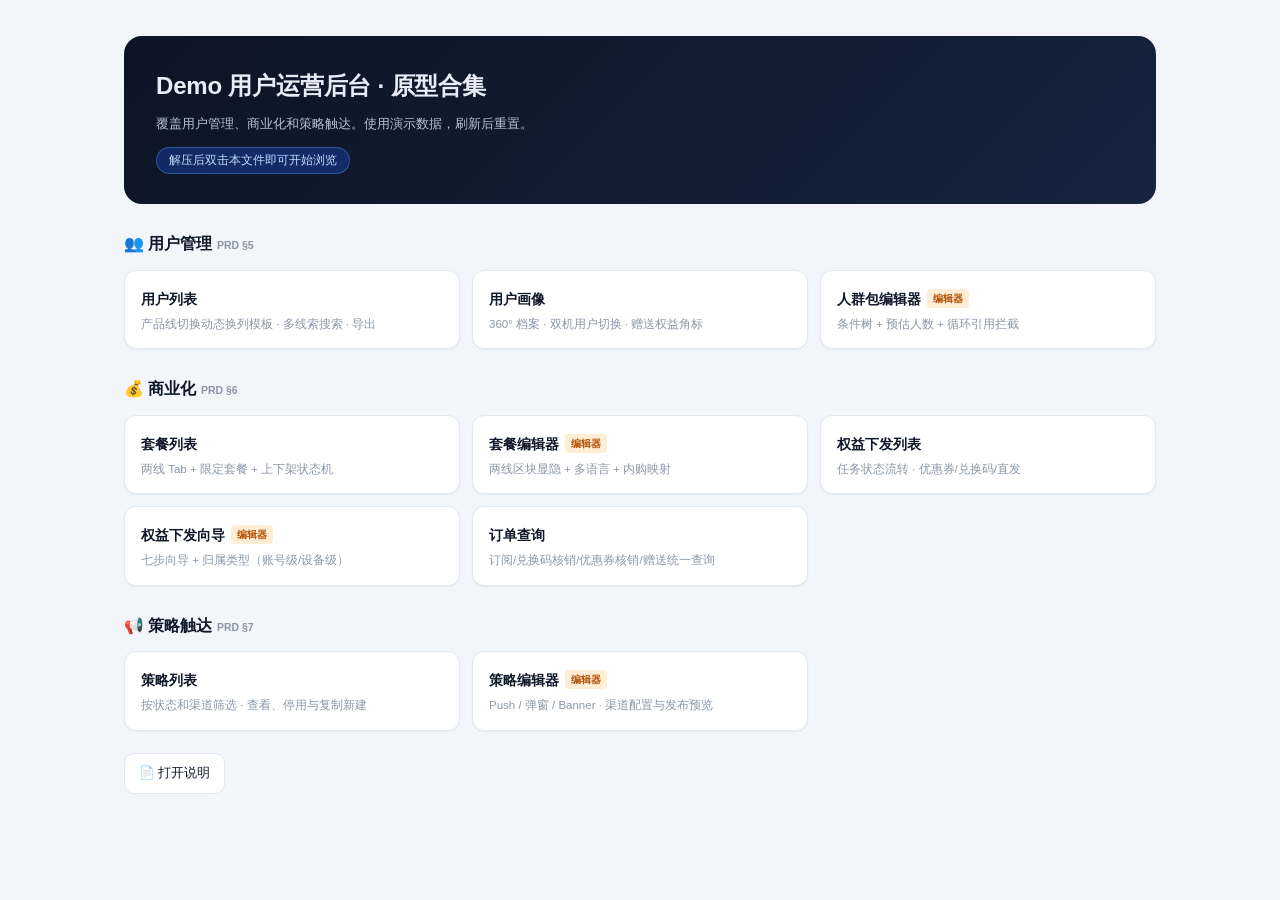
==== index.html @ ddde51da "更新用户运营后台的策略触达原型" ====
<!DOCTYPE html>
<html lang="zh-CN">
<head>
<meta charset="UTF-8">
<meta name="viewport" content="width=device-width, initial-scale=1.0">
<title>Demo 用户运营后台 · 原型合集</title>
<style>
  :root { --bg:#f2f5f9; --card:#fff; --line:#e3e8ef; --ink:#0f172a; --ink2:#475569; --ink3:#8a97a8; --hunt:#b45309; --hunt-soft:#ffedd5; }
  * { box-sizing:border-box; }
  body { margin:0; font-family:-apple-system,BlinkMacSystemFont,"PingFang SC","Microsoft YaHei","Noto Sans SC",sans-serif; background:var(--bg); color:var(--ink); line-height:1.7; }
  .wrap { max-width:1080px; margin:0 auto; padding:36px 24px 64px; }
  .hero { background:linear-gradient(135deg,#0c1424,#16233f); color:#e8edf5; border-radius:18px; padding:30px 32px; margin-bottom:22px; }
  .hero h1 { margin:0 0 6px; font-size:24px; letter-spacing:-.2px; }
  .hero p { margin:0; color:#b6c2d4; font-size:13px; max-width:760px; }
  .hero .pill { display:inline-flex; margin-top:12px; background:rgba(29,78,216,.35); border:1px solid rgba(96,165,250,.35); color:#bfdbfe; border-radius:999px; padding:3px 12px; font-size:11.5px; }
  h2 { font-size:16px; margin:26px 0 12px; }
  h2 .tag { font-size:10.5px; color:var(--ink3); font-weight:600; }
  .grid { display:grid; grid-template-columns:repeat(auto-fill,minmax(300px,1fr)); gap:12px; }
  .card { background:var(--card); border:1px solid var(--line); border-radius:12px; padding:14px 16px; text-decoration:none; color:var(--ink); display:block; transition:all .15s; box-shadow:0 1px 2px rgba(15,23,42,.05); }
  .card:hover { border-color:#9db8e8; box-shadow:0 10px 24px -14px rgba(29,78,216,.35); transform:translateY(-1px); }
  .card b { font-size:13.5px; }
  .card .star { display:inline-block; font-size:10px; background:var(--hunt-soft); color:var(--hunt); border-radius:4px; padding:1px 6px; margin-left:6px; font-weight:700; vertical-align:2px; }
  .card .note { font-size:11.5px; color:var(--ink3); margin-top:3px; }
  .extra { margin-top:22px; display:flex; gap:10px; flex-wrap:wrap; }
  .extra a { display:inline-flex; align-items:center; gap:6px; background:var(--card); border:1px solid var(--line); border-radius:10px; padding:9px 14px; text-decoration:none; color:var(--ink); font-size:12.5px; }
  .extra a:hover { border-color:#9db8e8; }
</style>
</head>
<body>
<div class="wrap">
  <div class="hero">
    <h1>Demo 用户运营后台 · 原型合集</h1>
    <p>覆盖用户管理、商业化和策略触达。使用演示数据，刷新后重置。</p>
    <span class="pill">解压后双击本文件即可开始浏览</span>
  </div>

  <h2>👥 用户管理 <span class="tag">PRD §5</span></h2>
  <div class="grid">
    <a class="card" href="users-list.html"><b>用户列表</b><div class="note">产品线切换动态换列模板 · 多线索搜索 · 导出</div></a>
    <a class="card" href="user-detail.html"><b>用户画像</b><div class="note">360° 档案 · 双机用户切换 · 赠送权益角标</div></a>
    <a class="card" href="audience-builder.html"><b>人群包编辑器</b><span class="star">编辑器</span><div class="note">条件树 + 预估人数 + 循环引用拦截</div></a>
  </div>

  <h2>💰 商业化 <span class="tag">PRD §6</span></h2>
  <div class="grid">
    <a class="card" href="plans-list.html"><b>套餐列表</b><div class="note">两线 Tab + 限定套餐 + 上下架状态机</div></a>
    <a class="card" href="plan-editor.html"><b>套餐编辑器</b><span class="star">编辑器</span><div class="note">两线区块显隐 + 多语言 + 内购映射</div></a>
    <a class="card" href="benefit-list.html"><b>权益下发列表</b><div class="note">任务状态流转 · 优惠券/兑换码/直发</div></a>
    <a class="card" href="benefit-editor.html"><b>权益下发向导</b><span class="star">编辑器</span><div class="note">七步向导 + 归属类型（账号级/设备级）</div></a>
    <a class="card" href="order-list.html"><b>订单查询</b><div class="note">订阅/兑换码核销/优惠券核销/赠送统一查询</div></a>
  </div>

  <h2>📢 策略触达 <span class="tag">PRD §7</span></h2>
  <div class="grid">
    <a class="card" href="strategy-list.html"><b>策略列表</b><div class="note">按状态和渠道筛选 · 查看、停用与复制新建</div></a>
    <a class="card" href="prototype-strategy.html#editor"><b>策略编辑器</b><span class="star">编辑器</span><div class="note">Push / 弹窗 / Banner · 渠道配置与发布预览</div></a>
  </div>

  <div class="extra"><a href="打开说明.txt">📄 打开说明</a></div>
</div>
</body>
</html>
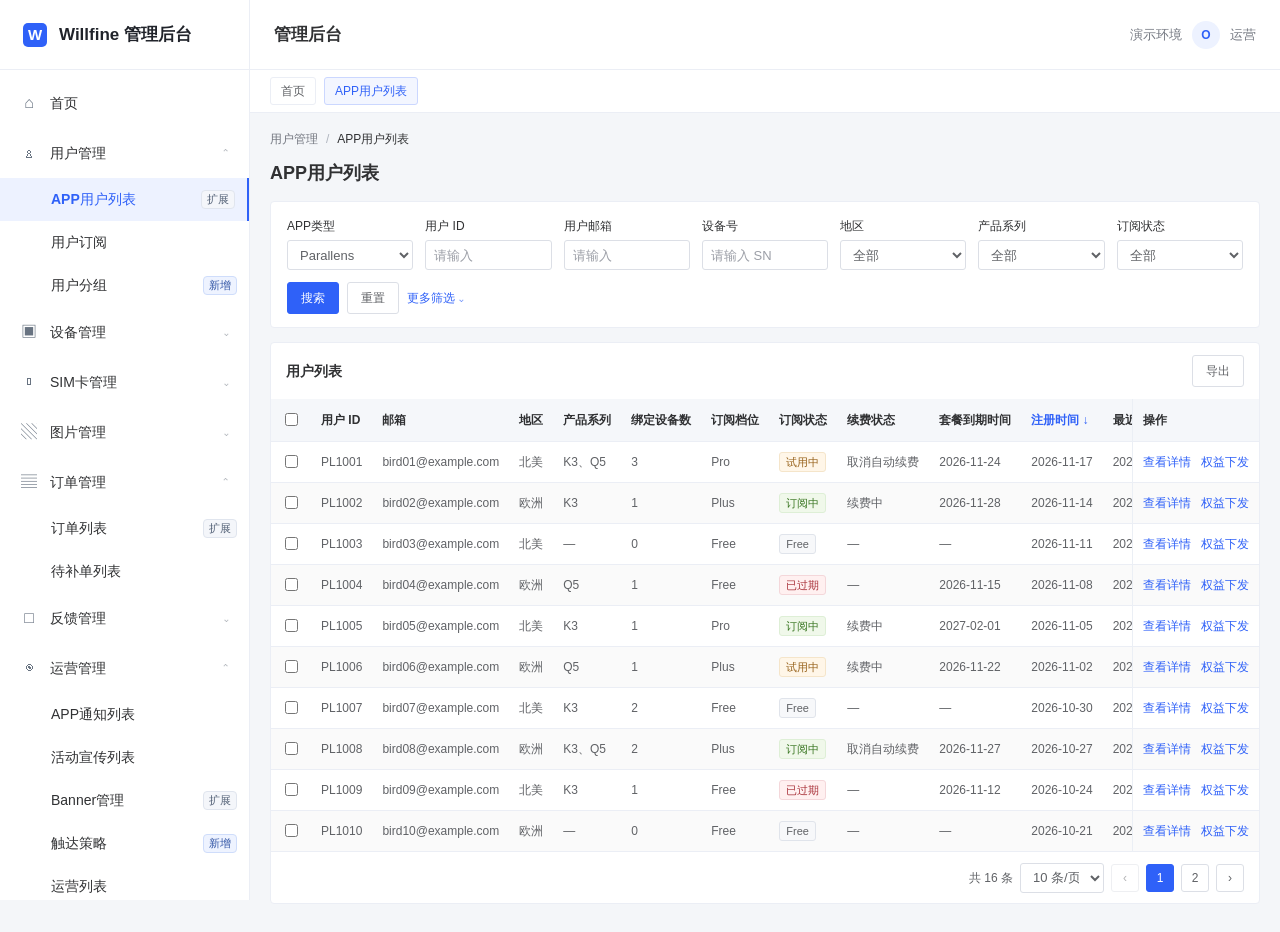
==== commit 70639666: "更新 Parallens 用户运营后台评审 Demo" ====
--- a/index.html
+++ b/index.html
@@ -1,62 +1,3100 @@
-<!DOCTYPE html>
+<!doctype html>
 <html lang="zh-CN">
 <head>
-<meta charset="UTF-8">
-<meta name="viewport" content="width=device-width, initial-scale=1.0">
-<title>Demo 用户运营后台 · 原型合集</title>
+<meta charset="utf-8">
+<meta name="viewport" content="width=device-width,initial-scale=1">
+<title>Parallens 用户管理 Demo</title>
 <style>
-  :root { --bg:#f2f5f9; --card:#fff; --line:#e3e8ef; --ink:#0f172a; --ink2:#475569; --ink3:#8a97a8; --hunt:#b45309; --hunt-soft:#ffedd5; }
-  * { box-sizing:border-box; }
-  body { margin:0; font-family:-apple-system,BlinkMacSystemFont,"PingFang SC","Microsoft YaHei","Noto Sans SC",sans-serif; background:var(--bg); color:var(--ink); line-height:1.7; }
-  .wrap { max-width:1080px; margin:0 auto; padding:36px 24px 64px; }
-  .hero { background:linear-gradient(135deg,#0c1424,#16233f); color:#e8edf5; border-radius:18px; padding:30px 32px; margin-bottom:22px; }
-  .hero h1 { margin:0 0 6px; font-size:24px; letter-spacing:-.2px; }
-  .hero p { margin:0; color:#b6c2d4; font-size:13px; max-width:760px; }
-  .hero .pill { display:inline-flex; margin-top:12px; background:rgba(29,78,216,.35); border:1px solid rgba(96,165,250,.35); color:#bfdbfe; border-radius:999px; padding:3px 12px; font-size:11.5px; }
-  h2 { font-size:16px; margin:26px 0 12px; }
-  h2 .tag { font-size:10.5px; color:var(--ink3); font-weight:600; }
-  .grid { display:grid; grid-template-columns:repeat(auto-fill,minmax(300px,1fr)); gap:12px; }
-  .card { background:var(--card); border:1px solid var(--line); border-radius:12px; padding:14px 16px; text-decoration:none; color:var(--ink); display:block; transition:all .15s; box-shadow:0 1px 2px rgba(15,23,42,.05); }
-  .card:hover { border-color:#9db8e8; box-shadow:0 10px 24px -14px rgba(29,78,216,.35); transform:translateY(-1px); }
-  .card b { font-size:13.5px; }
-  .card .star { display:inline-block; font-size:10px; background:var(--hunt-soft); color:var(--hunt); border-radius:4px; padding:1px 6px; margin-left:6px; font-weight:700; vertical-align:2px; }
-  .card .note { font-size:11.5px; color:var(--ink3); margin-top:3px; }
-  .extra { margin-top:22px; display:flex; gap:10px; flex-wrap:wrap; }
-  .extra a { display:inline-flex; align-items:center; gap:6px; background:var(--card); border:1px solid var(--line); border-radius:10px; padding:9px 14px; text-decoration:none; color:var(--ink); font-size:12.5px; }
-  .extra a:hover { border-color:#9db8e8; }
+:root{--blue:#2f61f8;--ink:#303133;--text:#606266;--muted:#737780;--line:#ebeef5;--field:#dcdfe6;--bg:#f4f6f9;--thead:#f5f7fa;--side:250px}
+*{box-sizing:border-box}
+body{margin:0;background:var(--bg);color:var(--ink);font:14px/1.5 "PingFang SC","Microsoft YaHei","Helvetica Neue",Arial,sans-serif}
+button,input,select,textarea{font:inherit}
+button{cursor:pointer}
+a{color:var(--blue);text-decoration:none}
+a:hover{text-decoration:underline}
+:focus-visible{outline:2px solid var(--blue);outline-offset:2px}
+.sidebar{position:fixed;inset:0 auto 0 0;width:var(--side);background:#fff;border-right:1px solid var(--line);overflow:auto;z-index:6}
+.brand{display:flex;align-items:center;gap:12px;height:70px;padding:0 23px;color:#20232a;font-size:17px;font-weight:650;border-bottom:1px solid var(--line)}
+.brand-mark{width:24px;height:24px;background:var(--blue);color:white;display:grid;place-items:center;border-radius:5px;font:bold 15px Arial}
+.menu{padding:8px 0 30px}
+.menu-title,.menu-item{width:100%;text-align:left;border:0;background:#fff;color:var(--ink);height:50px;padding:0 20px;display:flex;align-items:center;gap:12px}
+.menu-title:hover,.menu-item[href]:hover{background:#f5f7fa;text-decoration:none}
+.menu-title[aria-expanded=true] .chevron{transform:rotate(180deg)}
+.menu-icon{width:18px;color:#687381;text-align:center;font:16px Arial,sans-serif}
+.chevron{margin-left:auto;color:#8b919a;font-size:12px}
+.menu-item{height:43px;padding-left:51px;text-decoration:none}
+.menu-item.active{background:#edf2ff;color:var(--blue);font-weight:550;border-right:2px solid var(--blue)}
+.menu-item.static,.menu-title.static{cursor:default}
+[hidden]{display:none!important}
+.shell{margin-left:var(--side);min-width:0}
+.top{height:70px;padding:0 24px;display:flex;align-items:center;justify-content:space-between;gap:12px;background:#fff;border-bottom:1px solid var(--line)}
+.top h1{font-size:17px;font-weight:600;margin:0}
+.top-right{display:flex;align-items:center;gap:10px;color:var(--muted);white-space:nowrap;font-size:13px}
+.avatar{width:28px;height:28px;border-radius:50%;display:grid;place-items:center;background:#edf2ff;color:var(--blue);font-size:12px;font-weight:600}
+.tabbar{display:flex;align-items:center;gap:8px;height:43px;padding:0 20px;border-bottom:1px solid var(--line);background:#fff;overflow:auto;white-space:nowrap}
+.tabbar span,.tabbar a{font-size:12px;padding:4px 10px;border:1px solid var(--line);border-radius:3px;color:var(--text)}
+.tabbar .active{border-color:#cbd7ff;color:var(--blue);background:#f3f6ff}
+main{padding:17px 20px 28px;max-width:1920px;margin:0 auto}
+.crumbs{font-size:12px;color:var(--muted);margin:0 0 12px}
+.crumbs b{color:var(--ink);font-weight:500}
+.crumbs .slash{margin:0 8px;color:#afb4be}
+.panel{background:#fff;border:1px solid var(--line);border-radius:4px;min-width:0}
+.padded{padding:17px 18px}
+.split{display:flex;justify-content:space-between;align-items:center;gap:12px;flex-wrap:wrap}
+.page-head{margin-bottom:14px}
+.page-head h2{font-size:18px;margin:0;font-weight:650}
+h3{font-size:15px;margin:0 0 13px;font-weight:620}
+h4{font-size:14px;margin:0 0 10px;font-weight:600}
+.muted{color:var(--muted)}
+.small{font-size:12px}
+.button-row{display:flex;align-items:center;gap:8px;flex-wrap:wrap}
+.button{display:inline-flex;align-items:center;justify-content:center;min-height:32px;padding:5px 13px;border:1px solid var(--field);border-radius:3px;background:white;color:var(--text);font-size:12px;white-space:nowrap;text-decoration:none;line-height:1.5}
+.button:hover{color:var(--blue);border-color:#bacbff;background:#f5f8ff;text-decoration:none}
+.button.primary{background:var(--blue);border-color:var(--blue);color:#fff}
+.button.primary:hover{background:#4875ff}
+.button.danger{color:#c83d47}
+.button:disabled{opacity:.48;cursor:default}
+.link-button{border:0;background:transparent;color:var(--blue);padding:3px 0;font-size:12px;white-space:nowrap}
+.link-button:hover{text-decoration:underline}
+.link-button.danger{color:#c83d47}
+.filter-top{display:grid;grid-template-columns:repeat(7,minmax(0,1fr));gap:10px 12px}
+.filters{padding:15px 16px 13px;margin-bottom:14px}
+.filter-actions{margin-top:12px}
+.filter-more{display:grid;grid-template-columns:repeat(6,minmax(0,1fr));gap:10px 12px;margin-top:13px;padding-top:13px;border-top:1px solid var(--line)}
+.field{display:grid;gap:5px;min-width:0;color:var(--ink);font-size:12px}
+.field .label{font-weight:500}
+.control{width:100%;height:30px;border:1px solid var(--field);border-radius:3px;background:white;padding:0 8px;color:var(--text);font-size:13px;min-width:0}
+.control:focus{border-color:var(--blue)}
+.control::placeholder{color:#9c9fa7}
+textarea.control{height:auto;min-height:68px;padding:7px 8px;resize:vertical}
+.control[readonly]{background:#f7f8fa}
+.range{grid-column:span 2}
+.range-inputs{display:grid;grid-template-columns:minmax(0,1fr) auto minmax(0,1fr);align-items:center;gap:5px;color:#a0a4ad}
+.table-header{padding:12px 15px}
+.table-header strong{font-weight:600}
+.table-scroll{overflow:auto;max-width:100%}
+.grid-table{border-collapse:separate;border-spacing:0;width:100%;font-size:12px;color:var(--text);white-space:nowrap}
+.grid-table th,.grid-table td{padding:9px 10px;height:41px;text-align:left;border-bottom:1px solid var(--line)}
+.grid-table th{font-weight:600;background:var(--thead);color:var(--ink);height:39px}
+.grid-table td{background:#fff}
+.grid-table tbody tr:nth-child(even) td{background:#fafafa}
+.grid-table tbody tr:hover td{background:#f4f7ff}
+.grid-table td.wrap{white-space:normal;min-width:125px;max-width:220px}
+.grid-table .actions{position:sticky;right:0;z-index:1;border-left:1px solid #ebeff5}
+.grid-table .actions a,.grid-table .actions button{margin-right:10px}
+.grid-table .actions :last-child{margin-right:0}
+.number{font-variant-numeric:tabular-nums}
+.tag{display:inline-block;border:1px solid #e0e4eb;border-radius:3px;padding:1px 6px;color:#606266;background:#f7f8fa;font-size:11px;font-style:normal}
+.tag+.tag{margin-left:4px}
+.tag.blue{background:#edf3ff;color:#2855bf;border-color:#dbe7ff}
+.tag.green{background:#f0f8ea;color:#397622;border-color:#deefd6}
+.tag.orange{background:#fff6e8;color:#97621b;border-color:#f5e5ca}
+.tag.red{background:#fff0f0;color:#aa343c;border-color:#f4d7da}
+.pager{min-height:51px;padding:10px 15px;display:flex;gap:7px;align-items:center;justify-content:flex-end;flex-wrap:wrap;font-size:12px;color:var(--text)}
+.pager .page-size{width:84px}
+.pager .button{min-width:28px;min-height:28px;padding:2px 7px}
+.pager .selected{background:var(--blue);border-color:var(--blue);color:white}
+.empty{padding:42px 14px;text-align:center;color:var(--muted);font-size:13px}
+.section-tabs{display:flex;gap:24px;border-bottom:1px solid var(--line);padding:0 17px}
+.section-tabs button{border:0;background:none;color:var(--text);padding:11px 1px;border-bottom:2px solid transparent;white-space:nowrap}
+.section-tabs button[aria-selected=true]{color:var(--blue);border-color:var(--blue)}
+.info-grid{display:grid;grid-template-columns:repeat(4,minmax(0,1fr));gap:12px 18px;margin:0}
+.info-grid div{min-width:0}
+.info-grid dt{color:var(--muted);margin-bottom:3px;font-size:12px}
+.info-grid dd{margin:0;overflow-wrap:anywhere}
+.stack{display:grid;gap:14px}
+.balance-grid{display:grid;grid-template-columns:1fr 1fr;gap:12px}
+.balance{padding:11px 14px;border:1px solid var(--line);background:#fafbfc;display:flex;justify-content:space-between;align-items:center;gap:12px}
+.balance b{font-size:20px;color:#293343;font-weight:600}
+.balance small{margin-left:4px;font-size:12px;color:var(--muted)}
+.wizard{max-width:1100px}
+.form-grid{display:grid;grid-template-columns:repeat(3,minmax(0,1fr));gap:13px}
+.form-space{margin-top:15px}
+.checks{display:flex;flex-wrap:wrap;gap:8px 16px}
+.checks label,.check{display:inline-flex;align-items:center;gap:5px;font-size:12px;color:var(--text)}
+.callout{padding:8px 11px;background:#f2f5ff;border:1px solid #e0e7fd;border-radius:3px;color:#394b77;font-size:12px}
+.callout.warn{background:#fff8eb;border-color:#f3e3c0;color:#85540a}
+.error{color:#b43f49;font-size:12px;margin:7px 0 0}
+.actions-footer{margin-top:15px;padding-top:13px;border-top:1px solid var(--line)}
+dialog{border:1px solid var(--line);border-radius:5px;padding:0;width:min(520px,calc(100vw - 28px));color:var(--ink);box-shadow:0 10px 32px #202c4930}
+dialog::backdrop{background:#151e3261}
+.dialog-head{padding:14px 17px;border-bottom:1px solid var(--line)}
+.dialog-head h3{margin:0}
+.dialog-body{padding:16px 17px}
+.dialog-footer{padding:11px 17px;border-top:1px solid var(--line);display:flex;justify-content:flex-end;gap:8px}
+dialog.drawer{margin:0 0 0 auto;inset:0 0 0 auto;max-height:100%;height:100%;width:min(540px,100vw);border-radius:0}
+#toast{position:fixed;top:15px;left:50%;transform:translateX(-50%);z-index:10;background:#eff8ef;border:1px solid #d7ebd5;padding:9px 14px;border-radius:4px;color:#37652d;max-width:95vw}
+@media(max-width:1180px){:root{--side:220px}.filter-top{grid-template-columns:repeat(4,minmax(0,1fr))}.filter-more{grid-template-columns:repeat(4,minmax(0,1fr))}}
+@media(max-width:780px){:root{--side:145px}.brand{padding:0 9px;font-size:14px;gap:6px}.menu-title,.menu-item{padding-left:9px;font-size:12px;gap:5px}.menu-item{padding-left:25px}.top{padding:0 11px;height:58px}.top h1{font-size:14px}.top-right .label{display:none}main{padding:11px}.filter-top,.filter-more,.info-grid,.form-grid{grid-template-columns:repeat(2,minmax(0,1fr))}.balance-grid{grid-template-columns:1fr}.rule-row{grid-template-columns:1fr 1fr}.section-tabs{gap:10px;overflow:auto}.button-row{gap:6px}}
+.group-table .grid-table{min-width:1540px}
+.group-table .table-scroll{scrollbar-width:none}
+.group-table .table-scroll::-webkit-scrollbar{display:none}
+.group-table td.group-name{font-weight:600;min-width:168px}
+.group-table td.group-count{font-variant-numeric:tabular-nums;font-weight:600;color:#303133}
+.group-scrollbar{position:sticky;bottom:0;z-index:3;display:flex;align-items:center;gap:12px;padding:6px 15px;background:#fcfcfd;border-top:1px solid var(--line);color:var(--muted);font-size:12px}
+.group-scrollbar input{flex:1;min-width:0;appearance:none;margin:6px 0;cursor:ew-resize;background:#edf0f4;height:8px;border-radius:8px}
+.group-scrollbar input::-webkit-slider-thumb{appearance:none;width:var(--thumb,64px);height:8px;border-radius:8px;background:#8797af}
+.group-scrollbar input::-moz-range-thumb{width:var(--thumb,64px);height:8px;border:0;border-radius:8px;background:#8797af}
+.group-scrollbar input:disabled{cursor:default;opacity:.5}
+.group-scrollbar span{white-space:nowrap}
+.group-wizard{max-width:1320px}
+.wizard-steps{display:grid;grid-template-columns:repeat(3,1fr);padding:16px 23px;margin:0 0 14px;list-style:none}
+.wizard-step{display:flex;align-items:center;gap:10px;color:var(--muted);min-width:0}
+.wizard-step:not(:last-child)::after{content:"";margin:0 15px;flex:1;height:1px;background:#e4e8ef;min-width:2px}
+.step-number{border:1px solid #dcdfe6;border-radius:50%;width:27px;height:27px;display:grid;place-items:center;background:#fff;font:600 13px Arial;flex:none}
+.wizard-step.current{color:var(--blue);font-weight:600}
+.wizard-step.current .step-number{border-color:var(--blue);background:var(--blue);color:#fff}
+.wizard-step.done{color:#4b69a6}
+.wizard-step.done .step-number{border-color:#dbe5fc;background:#eef3ff;color:#4166c9}
+.wizard-scope{display:grid;grid-template-columns:minmax(205px,.47fr) 1fr;gap:14px;align-items:end}
+.choices{display:flex;gap:7px;flex-wrap:wrap}
+.wizard-caption{display:block;font-size:12px;color:var(--ink);font-weight:550;margin-bottom:8px}
+.pill{font-size:12px;color:#505963;border:1px solid #dce2eb;padding:5px 10px;border-radius:4px;background:#fff;text-align:left;line-height:1.35}
+.pill:hover{border-color:#aebfff;color:var(--blue)}
+.pill[aria-pressed=true]{border-color:#b8caff;color:#2856ca;background:#edf3ff;font-weight:550}
+.split-catalog{display:grid;grid-template-columns:minmax(0,1fr) 235px;gap:14px;align-items:start}
+.catalog-header{padding:15px 16px 10px;display:flex;gap:10px;justify-content:space-between;align-items:center;flex-wrap:wrap}
+.catalog-header h3{margin:0}
+.catalog-tabs{display:flex;gap:18px;padding:0 16px;border-bottom:1px solid var(--line);overflow:auto}
+.catalog-tabs button{white-space:nowrap;border:0;background:transparent;color:var(--text);padding:9px 0;border-bottom:2px solid transparent;font-size:12px}
+.catalog-tabs button[aria-pressed=true]{color:var(--blue);border-color:var(--blue);font-weight:600}
+.criteria-table{border-collapse:collapse;width:100%;font-size:12px}
+.criteria-table th,.criteria-table td{text-align:left;padding:10px 12px;border-bottom:1px solid var(--line);vertical-align:top}
+.criteria-table th{background:var(--thead);color:var(--ink);white-space:nowrap;font-weight:600}
+.criteria-table tbody:last-of-type tr:last-child td,.criteria-table tbody:last-of-type .criteria-dimension{border-bottom:0}
+.criteria-table .criteria-dimension{width:72px;color:var(--muted);background:#f8f9fc}
+.criteria-table .criteria-field{width:135px;color:var(--ink);font-weight:550}
+.criteria-table .chips{display:flex;gap:6px;flex-wrap:wrap}
+.criteria-table .pill{padding:4px 8px}
+.selected-summary{position:sticky;top:14px}
+.summary-title{display:flex;align-items:center;justify-content:space-between;gap:6px}
+.summary-title h3{margin:0;font-size:14px}
+.summary-meta{margin:10px 0 12px;padding-bottom:10px;border-bottom:1px solid var(--line)}
+.summary-rule{padding:8px 0;border-bottom:1px solid var(--line)}
+.summary-rule:last-child{border-bottom:0;padding-bottom:0}
+.summary-label{display:flex;justify-content:space-between;align-items:center;gap:6px;color:var(--ink);font-weight:550;font-size:12px}
+.summary-values{margin-top:4px;color:var(--text);font-size:12px;overflow-wrap:anywhere}
+.wizard-footer{position:sticky;bottom:0;z-index:4;display:flex;justify-content:space-between;align-items:center;gap:12px;padding:12px 16px;margin-top:14px;box-shadow:0 -4px 14px #28334d08}
+.wizard-footer .error{margin:0}
+.wizard-footer .button-row{margin-left:auto}
+.wizard-preview .table-header{padding:15px 17px}
+.preview-tools{display:flex;flex-wrap:wrap;align-items:flex-end;gap:8px}
+.preview-tools .field{min-width:200px}
+.group-description{display:grid;gap:7px;font-size:12px}
+.group-name-input{max-width:475px}
+.fixed-import{max-width:800px}
+.fixed-import .import-box{padding:12px;background:#f8faff;border:1px dashed #c6d4f1;border-radius:4px}
+@media(max-width:1120px){.split-catalog{grid-template-columns:minmax(0,1fr) 187px}.criteria-table th,.criteria-table td{padding:8px 9px}.criteria-table .criteria-field{width:109px}}
+@media(max-width:780px){.split-catalog,.wizard-scope{grid-template-columns:1fr}.selected-summary{position:static}.wizard-steps{padding:11px 9px}.wizard-step{font-size:11px;gap:4px}.wizard-step:not(:last-child)::after{margin:0 5px}.step-number{width:21px;height:21px}.catalog-tabs{gap:11px}.wizard-footer{align-items:flex-start}}
+.commercial-shell{max-width:1250px}
+.commercial-layout{display:grid;grid-template-columns:minmax(0,1fr) 273px;gap:15px;align-items:start}
+.commercial-side{position:sticky;top:14px}
+.commercial-section{padding:18px}
+.commercial-section h3{margin-bottom:14px}
+.commercial-section .control,.commercial-section .button-row .pill{min-height:34px}
+.form-grid.two{grid-template-columns:repeat(2,minmax(0,1fr))}
+.form-grid.single{grid-template-columns:minmax(0,1fr)}
+.form-grid .wide{grid-column:span 2}
+.summary-list{margin:0;display:grid;gap:0}
+.summary-list div{display:flex;justify-content:space-between;align-items:flex-start;gap:12px;padding:9px 0;border-top:1px solid var(--line);font-size:12px}
+.summary-list div:first-child{border-top:0;padding-top:0}
+.summary-list div:last-child{padding-bottom:0}
+.summary-list dt{color:var(--muted);white-space:nowrap}
+.summary-list dd{margin:0;text-align:right;overflow-wrap:anywhere;color:var(--ink);font-weight:500}
+.compare-cards{display:grid;grid-template-columns:repeat(2,minmax(0,1fr));gap:10px}
+.choice-card{display:grid;gap:4px;text-align:left;color:var(--ink);padding:10px 12px;border:1px solid var(--field);border-radius:4px;background:#fff;font-size:13px}
+.choice-card[aria-pressed=true]{background:#f1f5ff;border-color:#adc0ff;color:#2955c4}
+.choice-card strong{font-weight:600}
+.choice-card small{font-size:12px;color:var(--muted)}
+.commercial-actions{justify-content:space-between}
+.commercial-actions .button-row{margin:0}
+.readonly-box{padding:10px 12px;border:1px solid var(--line);border-radius:4px;background:#f8f9fc}
+.form-text{margin:8px 0 0;color:var(--muted);font-size:12px}
+.table-status.tag+.tag{margin-left:5px}
+.drawer .info-grid,.dialog-body .info-grid{grid-template-columns:repeat(2,minmax(0,1fr));gap:13px}
+.drawer .dialog-body h4:not(:first-child){margin-top:18px;padding-top:15px;border-top:1px solid var(--line)}
+.tag-field{max-width:590px;position:relative}
+.tag-selection{display:flex;flex-wrap:wrap;align-items:flex-start;gap:6px;margin-top:8px}
+.chosen-tags{display:flex;gap:6px;flex-wrap:wrap;max-height:80px;overflow:auto;padding:2px 1px;min-width:0}
+.chosen-tag{display:inline-flex;align-items:center;gap:5px;max-width:100%;padding:3px 4px 3px 8px;border-radius:3px;border:1px solid #d6e3ff;background:#edf3ff;color:#2855b8;overflow-wrap:anywhere;font-size:12px}
+.chosen-tag button{padding:0 5px;border:0;background:transparent;border-radius:3px;color:inherit;min-width:19px;font-size:14px;line-height:20px}
+.chosen-tag button:hover{background:#dbe7ff}
+.tag-picker-trigger span{margin-left:8px;color:#8b919a}
+.tag-picker{width:min(385px,100%);margin-top:7px;padding:9px;border:1px solid var(--field);border-radius:4px;background:#fff;box-shadow:0 8px 22px #23334d14}
+.tag-choice-list{max-height:174px;overflow:auto;margin-top:6px}
+.pick-option{width:100%;display:flex;align-items:center;gap:8px;border:0;border-bottom:1px solid #f2f4f8;padding:7px 5px;text-align:left;background:#fff;color:var(--ink);font-size:12px}
+.pick-option:hover{background:#f5f8ff}
+.pick-option[aria-pressed=true]{color:var(--blue)}
+.tick{display:grid;place-items:center;width:15px;height:15px;border:1px solid var(--field);border-radius:3px}
+.pick-option[aria-pressed=true] .tick{background:var(--blue);border-color:var(--blue);color:#fff}
+.picker-empty{padding:7px}
+.picker-footer{padding-top:6px}
+.tag-manager-toolbar{margin-bottom:10px;flex-wrap:nowrap}
+.tag-manager-toolbar .control{flex:1}
+#tag-manager-results .table-scroll{max-height:310px}
+#tag-manager-results th{position:sticky;top:0;z-index:1}
+.tag-delete-confirm{margin-bottom:10px}
+.tag-delete-confirm .button-row{margin-top:8px}
+@media(max-width:1050px){.commercial-layout{grid-template-columns:minmax(0,1fr) 190px}}
+@media(max-width:780px){.commercial-layout{grid-template-columns:1fr}.commercial-side{position:static}.commercial-actions{flex-wrap:wrap}}
+
+#toast[data-tone=warning]{background:#fff6e8;border-color:#f3e3c0;color:#85540a}
+.outreach-five{grid-template-columns:repeat(5,minmax(0,1fr))}
+.outreach-five .wizard-step:not(:last-child)::after{margin:0 9px}
+.outreach-form{display:grid;gap:14px;}
+.outreach-phone{width:min(100%,234px);min-height:305px;margin:3px auto 0;background:#edf2fc;border:1px solid #d9e1f0;border-radius:17px;padding:15px 12px;display:flex;flex-direction:column;justify-content:center;gap:12px}
+.outreach-phone .app-label{font-weight:600;font-size:12px;color:#52627e}
+.outreach-notification{background:#fff;border:1px solid var(--line);border-radius:12px;padding:12px;font-size:12px;overflow-wrap:anywhere}
+.outreach-notification h4{overflow-wrap:anywhere;margin:5px 0 3px}
+.outreach-popup{background:#fff;border-radius:10px;padding:10px;position:relative;display:grid;gap:8px}
+.outreach-popup .button{width:100%;white-space:normal}
+.outreach-pic{aspect-ratio:5/2;display:grid;place-items:center;border:1px solid #e4eaf5;border-radius:4px;background:linear-gradient(132deg,#edf1fd,#d7e3fb);color:#58729f;font-size:12px;overflow:hidden}
+.outreach-phone .outreach-pic{aspect-ratio:4/3}
+.outreach-pic img{width:100%;height:100%;object-fit:cover;display:block}
+.outreach-targets{display:grid;gap:5px;max-height:255px;overflow:auto;border:1px solid var(--line);padding:8px 10px}
+.outreach-targets label{padding:5px 3px}
+.outreach-button-config{padding:13px;border:1px solid var(--line);border-radius:4px;background:#fafbfd}
+.outreach-button-config h4{margin:0 0 10px}
+.outreach-file{display:flex;gap:10px;align-items:center;flex-wrap:wrap}
+.outreach-file input{font-size:12px;max-width:100%}
+.banner-rotation{display:grid;gap:10px}
+.banner-rotation .outreach-pic{max-height:180px}
+@media(max-width:1050px){.outreach-five .wizard-step:not(:last-child)::after{margin:0 5px}.outreach-five .wizard-step{gap:5px;font-size:11px}}
+.banner-thumb .outreach-pic{width:73px;aspect-ratio:5/2;font-size:10px}
+.batch-ids{height:auto;min-height:88px;padding-top:8px;resize:vertical;font-family:inherit}
+.batch-counts{display:grid;grid-template-columns:repeat(3,minmax(0,1fr));gap:8px;margin:14px 0}
+.batch-counts div{display:grid;gap:4px;padding:9px 11px;background:#f7f9fd;border:1px solid var(--line);border-radius:4px}
+.batch-counts span{font-size:12px;color:var(--muted)}
+.batch-counts strong{font-size:19px;font-weight:600;font-variant-numeric:tabular-nums}
+.batch-accounts{border-top:1px solid var(--line);margin-top:10px;padding-top:9px}
+.batch-accounts summary{width:fit-content;color:var(--blue);font-size:12px;cursor:pointer}
+.batch-accounts .table-scroll,.batch-result-table .table-scroll{margin-top:8px;max-height:300px}
+.batch-result-filter{max-width:180px;margin-bottom:10px}
+.batch-result-heading{gap:8px}
+.review-mark{flex:none;border:1px solid #cfddfb;border-radius:4px;background:#eef3ff;color:#3154a5;font-size:11px;font-weight:550;line-height:1.3;padding:1px 5px;white-space:nowrap}
+.review-mark.extension{border-color:#e0e5ee;background:#f4f6fa;color:#536176}
+.menu-item.review-item{gap:5px;padding-right:12px}
+.menu-item .review-mark{margin-left:auto}
+.page-title-wrap{display:flex;flex-wrap:wrap;align-items:center;gap:8px}
+.batch-code{font-family:ui-monospace,SFMono-Regular,Consolas,monospace;white-space:nowrap;font-size:12px}
 </style>
 </head>
 <body>
-<div class="wrap">
-  <div class="hero">
-    <h1>Demo 用户运营后台 · 原型合集</h1>
-    <p>覆盖用户管理、商业化和策略触达。使用演示数据，刷新后重置。</p>
-    <span class="pill">解压后双击本文件即可开始浏览</span>
+<aside class="sidebar">
+  <div class="brand"><span class="brand-mark" aria-hidden="true">W</span><span>Willfine 管理后台</span></div>
+  <nav id="menu" class="menu" aria-label="后台导航"></nav>
+</aside>
+<div class="shell">
+  <header class="top"><h1>管理后台</h1><div class="top-right"><span class="label">演示环境</span><span class="avatar" aria-hidden="true">O</span><span>运营</span></div></header>
+  <div id="tabs" class="tabbar" aria-label="当前页面"></div>
+  <main id="content"></main>
+</div>
+<dialog id="dialog"></dialog>
+<div role="status" id="toast" hidden></div>
+<script>
+'use strict';
+
+const DEMO_DATE = '2026-11-20';
+const DAY = 86400000;
+const regions = ['北美', '欧洲'];
+const seriesOptions = ['K3', 'Q5'];
+const subStatuses = ['Free', '试用中', '订阅中', '已过期'];
+const tiers = ['Free', 'Plus', 'Pro'];
+const renewalLabels = ['续费中', '取消自动续费'];
+const fields = [
+  ['id', '用户 ID'], ['email', '邮箱'], ['region', '地区'], ['series', '产品系列'],
+  ['bound', '绑定设备数'], ['tier', '订阅档位'], ['status', '订阅状态'], ['renewal', '续费状态'],
+  ['expiry', '套餐到期时间'], ['registered', '注册时间'], ['login', '最近登录时间']
+];
+
+const sample = [
+  ['北美','Pro','试用中',false,'2026-11-24',20,26,[['K3',14],['Q5',19],['Q5',16]]],
+  ['欧洲','Plus','订阅中',true,'2026-11-28',70,92,[['K3',3]]],
+  ['北美','Free','Free',null,'',30,30,[]],
+  ['欧洲','Free','已过期',null,'2026-11-15',13,27,[['Q5',4]]],
+  ['北美','Pro','订阅中',true,'2027-02-01',0,140,[['K3',2]]],
+  ['欧洲','Plus','试用中',true,'2026-11-22',18,34,[['Q5',17]]],
+  ['北美','Free','Free',null,'',29,20,[['K3',9],['K3',18]]],
+  ['欧洲','Plus','订阅中',false,'2026-11-27',16,104,[['Q5',9],['K3',1]]],
+  ['北美','Free','已过期',null,'2026-11-12',30,12,[['K3',8]]],
+  ['欧洲','Free','Free',null,'',null,29,[]],
+  ['北美','Pro','订阅中',true,'2026-12-16',72,200,[['Q5',3]]],
+  ['欧洲','Pro','试用中',false,'2026-11-26',44,85,[['K3',15]]],
+  ['北美','Plus','订阅中',true,'2026-12-03',7,0,[['K3',3],['K3',12]]],
+  ['欧洲','Free','已过期',null,'2026-10-30',20,24,[['Q5',2]]],
+  ['北美','Free','Free',null,'',30,30,[['Q5',1]]],
+  ['欧洲','Plus','订阅中',false,'2026-11-24',31,89,[['K3',11]]]
+];
+
+function dayOf(offset) {
+  return new Date(Date.parse(DEMO_DATE) + offset * DAY).toISOString().slice(0, 10);
+}
+const users = sample.map(([region, tier, status, renew, expiry, ask, identify, devices], i) => ({
+  id: 'PL' + (1001 + i), email: 'bird' + String(i + 1).padStart(2, '0') + '@example.com',
+  region, tier, status, renew, expiry, ask, identify,
+  registered: dayOf(-3 - i * 3), login: dayOf(-(i % 4 === 0 ? i + 2 : i % 6)),
+  period: tier === 'Free' ? '' : i % 3 === 1 ? '年付' : '月付',
+  purchased: tier === 'Free' ? '' : dayOf(-2 - i * 2),
+  devices: devices.map(([series, day], j) => ({
+    series, model: series, sn: series + '-DEMO-' + (1001 + i) + '-' + (j + 1),
+    activated: '2026-11-' + String(day).padStart(2, '0'), bound: true,
+    opens: (i + j + 2) * 2, files: (i + j + 1) * 7,
+    liveMinutes:[0,0.4,1,2.5,3,4.7,5,12][(i+j)%8],
+    sharedIds:Array.from({length:[0,0,1,3,4,5,7,10][(i+j)%8]},(_,index)=>'share-'+index)
+  })).concat(i === 0 ? [{series:'K3',model:'K3',sn:'K3-DEMO-1001-OLD',activated:'2026-09-07',bound:false}] : []),
+  groupStats:{
+    lastOpen:i===9?'never': i===10?31 : (i*7)%26,
+    appOpens:i!==9&&i!==10&&(i*7)%26<7?(i%13)+1:0,
+    cloudUsed:devices.length?[0,0.6,1,3,5,8,15,23][i%8]:0,
+    aiUses:devices.length?[0,9,15,22,30,64,185,310][i%8]:0,
+    assistantUses:[0,11,15,27,30,90,190,311][i%8],
+    packageType:[...(tier==='Free'?[]:[tier]),...([0,3,7].includes(i)?['Extra Memory']:[]),
+      ...([0,6].includes(i)?['Extra Device']:[]),...([4,10].includes(i)?['AI Agent']:[])],
+    paidOrders:status==='试用中'||status==='Free'?0:[1,2,5,8,12][i%5]
+  },
+  spend: tier === 'Free' && status === 'Free' ? 0 : 9.99 + i * 4,
+  orders: tier === 'Free' && status === 'Free' ? 0 : 1 + i % 4
+}));
+const orders = users.filter(user => user.orders).map((user, i) => ({
+  id: 'ORD-DEMO-' + (301 + i), uid: user.id,email:user.email,region:user.region, when: user.purchased || dayOf(-14 - i),
+  item: (user.tier === 'Free' ? 'Plus' : user.tier) + ' ' + (user.period || '月付'),
+  kind: '订阅', sku: 'BIRD-' + (user.tier === 'Free' ? 'PLUS' : user.tier.toUpperCase()),
+  price: i % 3 === 1 ? 59.99 : 9.99, currency: user.region === '欧洲' ? 'EUR' : 'USD',
+  channel: i % 3 === 2 ? 'Google Play' : 'App Store', state: i === 4 ? '已退款' : '已完成',
+  payment: i === 4 ? '已退款' : '已支付', entitlement: i === 4 ? '已撤回' : '已到账'
+}));
+orders.push({id:'ORD-DEMO-LEGACY',uid:null,email:'legacy-order@example.com',region:'北美',when:'2026-10-05',
+  item:'Plus 月付',kind:'订阅',sku:'BIRD-PLUS',price:9.99,currency:'USD',channel:'App Store',
+  state:'已完成',payment:'已支付',entitlement:'已到账'});
+
+const menu = [
+  ['首页', '⌂', []],
+  ['用户管理', '♙', [['APP用户列表','users','扩展'], ['用户订阅'], ['用户分组','groups','新增']]],
+  ['设备管理', '▣', [['已绑定设备'], ['设备总列表']]],
+  ['SIM卡管理', '▯', [['已绑定SIM卡列表'], ['SIM卡总列表']]],
+  ['图片管理', '▧', [['图片列表']]],
+  ['订单管理', '▤', [['订单列表','orders','扩展'], ['待补单列表']]],
+  ['反馈管理', '□', [['用户反馈列表']]],
+  ['运营管理', '◉', [['APP通知列表'], ['活动宣传列表'], ['Banner管理','banners','扩展'], ['触达策略','strategies','新增'], ['运营列表'], ['权益下发','batch-benefits','新增'], ['套餐配置','plans','新增']]],
+  ['内容管理平台', '☷', [['探索管理']]],
+  ['文件管理中心', '▱', [['相机LOG文件']]],
+  ['运维管理', '⚙', [['工单列表']]]
+];
+
+const planSkus=[
+  {id:'BIRD-PLUS-M',line:'观鸟线',tier:'Plus',cycle:'月付',prices:{北美:'USD 9.99',欧洲:'EUR 9.99'}},
+  {id:'BIRD-PLUS-Y',line:'观鸟线',tier:'Plus',cycle:'年付',prices:{北美:'USD 59.99',欧洲:'EUR 59.99'}},
+  {id:'BIRD-PRO-Y',line:'观鸟线',tier:'Pro',cycle:'年付',prices:{北美:'USD 69.99',欧洲:'EUR 69.99'}},
+  {id:'BIRD-PRO-M',line:'观鸟线',tier:'Pro',cycle:'月付',prices:{北美:'USD 14.99',欧洲:'EUR 14.99'}},
+  {id:'HUNT-STARTER-M',line:'狩猎线',tier:'Starter',cycle:'月付',prices:{北美:'USD 7.99',欧洲:'EUR 7.99'}},
+  {id:'HUNT-PRO-SEASON',line:'狩猎线',tier:'Pro',cycle:'季卡',prices:{北美:'USD 49.99',欧洲:'EUR 49.99'}}
+];
+
+const categorical = values => values.map(value=>({label:value, value}));
+const ranges = bands => bands.map(([label,min,max,openMin=false])=>({label,min,max,openMin}));
+const legacyGroupCriteria = {
+  activated:{section:'设备',label:'设备激活时长',choices:ranges([['少于 30 天',0,29],['30–90 天',30,90],['超过 90 天',91]])},
+  registered:{section:'状态',label:'注册时长',choices:ranges([['少于 7 天',0,6],['7–30 天',7,30],['31–364 天',31,364],['1 年及以上',365]])},
+  last:{section:'状态',label:'最近活跃',choices:ranges([['今日',0,0],['近 7 天',0,7],['近 30 天',0,30],['超过 30 天未活跃',31]])},
+  opens:{section:'App 行为',label:'近 7 天 App 启动次数',choices:ranges([['0 次',0,0],['1–2 次',1,2],['3–7 次',3,7],['8 次及以上',8]])},
+  files:{section:'App 行为',label:'拍摄文件数',choices:ranges([['0–10 个',0,10],['11–100 个',11,100],['101 个及以上',101]])},
+  status:{section:'消费',label:'订阅状态',choices:categorical(subStatuses)},
+  tier:{section:'消费',label:'订阅档位',choices:categorical(tiers)},
+  remaining:{section:'消费',label:'订阅剩余天数',choices:ranges([['7 天及以内',0,7],['8–30 天',8,30],['超过 30 天',31]])},
+  spend:{section:'消费',label:'累计付费金额（USD）',choices:ranges([['未付费',0,0],['0.01–50',0.01,50],['50.01–200',50.01,200],['超过 200',200.01]])},
+  orders:{section:'消费',label:'累计下单次数',choices:ranges([['0 次',0,0],['1 次',1,1],['2–5 次',2,5],['6 次及以上',6]])},
+};
+const groupCriteria = {
+  region:{section:'属性',label:'所在地区',choices:categorical(regions)},
+  line:{section:'属性',label:'产品线',scope:'line',choices:[]},
+  series:{section:'属性',label:'当前绑定设备系列',scope:'series',choices:[]},
+  bound:{section:'设备',label:'绑定台数',choices:ranges([['0 台',0,0],['1 台',1,1],['2 台',2,2],['3 台',3,3],['4 台',4,4],['5–9 台',5,9],['10 台及以上',10]])},
+  activated:{section:'设备',label:'设备激活时长',choices:ranges([['0–29 天',0,29],['30–90 天',30,90],['91 天及以上',91]])},
+  registered:{section:'状态',label:'注册时长',choices:ranges([['0–6 天',0,6],['7–14 天',7,14],['15–30 天',15,30],['31–364 天',31,364],['365 天及以上',365]])},
+  lastOpen:{section:'状态',label:'最近打开 App',choices:[...ranges([['今日',0,0],['1–7 天前',1,7],['8–30 天前',8,30],['31 天及以上',31]]),{label:'从未打开',value:'never'}]},
+  appOpens:{section:'App 行为',label:'App 使用频次',choices:ranges([['0 次',0,0],['1–2 次',1,2],['3–7 次',3,7],['8 次及以上',8]])},
+  cloudUsed:{section:'App 行为',label:'已用云存储',choices:ranges([['0 GB',0,0],['>0 至 1 GB',0,1,true],['>1 至 5 GB',1,5,true],['>5 至 10 GB',5,10,true],['>10 至 20 GB',10,20,true],['超过 20 GB',20,undefined,true]])},
+  aiUses:{section:'App 行为',label:'AI 识别使用频次',choices:ranges([['0 次',0,0],['1–15 次',1,15],['16–30 次',16,30],['31–150 次',31,150],['151–300 次',151,300],['301 次及以上',301]])},
+  liveMinutes:{section:'App 行为',label:'Live View 使用频次',choices:ranges([['0 分钟',0,0],['>0 至 1 分钟',0,1,true],['>1 至 3 分钟',1,3,true],['>3 至 5 分钟',3,5,true],['超过 5 分钟',5,undefined,true]])},
+  assistantUses:{section:'App 行为',label:'AI 问答使用频次',choices:ranges([['0–15 次',0,15],['16–30 次',16,30],['31–150 次',31,150],['151–300 次',151,300],['301 次及以上',301]])},
+  sharedWith:{section:'App 行为',label:'当前有效共享人数',choices:ranges([['0 位',0,0],['1–3 位',1,3],['4–5 位',4,5],['6–10 位',6,10]])},
+  files:{section:'App 行为',label:'拍摄文件数',choices:ranges([['0 个',0,0],['1–50 个',1,50],['51–150 个',51,150],['151–250 个',151,250],['251 个及以上',251]])},
+  status:{section:'消费',label:'订阅状态',choices:[{label:'免费',value:'Free'},...categorical(['试用中','订阅中','即将过期','已过期'])]},
+  packageType:{section:'消费',label:'套餐类型',choices:categorical(['Plus','Pro','Extra Memory','Extra Device','AI Agent'])},
+  period:{section:'消费',label:'套餐周期',choices:categorical(['月付','年付','半年付'].filter(cycle=>planSkus.some(item=>item.line==='观鸟线'&&item.cycle===cycle)))},
+  remaining:{section:'消费',label:'订阅剩余天数',choices:ranges([['0–3 天',0,3],['4–7 天',4,7],['8–30 天',8,30],['31 天及以上',31]])},
+  spend:{section:'消费',label:'累计付费金额',choices:ranges([['0 USD',0,0],['>0 至 50 USD',0,50,true],['>50 至 200 USD',50,200,true],['超过 200 USD',200,undefined,true]])},
+  paidOrders:{section:'消费',label:'累计实付订单数',choices:ranges([['0 次',0,0],['1 次',1,1],['2–5 次',2,5],['6–10 次',6,10],['11 次及以上',11]])}
+};
+const allGroupCriteria={...legacyGroupCriteria,...groupCriteria};
+const groupSections=['全部','属性','设备','状态','App 行为','消费'];
+const initialGroups = [
+  {id:'G001',name:'K3 即将到期订阅',type:'rule',series:'K3',match:'all',rules:[{field:'remaining',op:'preset',value:'7 天及以内'},{field:'status',op:'preset',value:'订阅中'}],tags:['续费提醒'],desc:'当前订阅有效且 7 天内到期。',created:'2026-11-15',time:'2026-11-20 07:30 UTC',status:'已引用',refs:['Push · 订阅到期提醒']},
+  {id:'G002',name:'观鸟客服补偿名单',type:'fixed',series:'',tags:['客服补偿'],desc:'运营核对后的固定名单。',created:'2026-11-17',time:'2026-11-17 10:00 UTC',status:'未引用',refs:[],members:['PL1001','PL1004','PL1012']},
+  {id:'G003',name:'Q5 试用中用户',type:'rule',series:'Q5',match:'all',rules:[{field:'status',op:'preset',value:'试用中'}],tags:['试用引导'],desc:'已绑定 Q5，当前处于试用期。',created:'2026-11-18',time:'2026-11-19 07:30 UTC',status:'已引用',failed:true,refs:['App 弹窗 · 试用指引']},
+  {id:'G004',name:'未绑定设备的账号',type:'rule',series:'',match:'all',rules:[{field:'bound',op:'preset',value:'0 台'}],tags:[],desc:'绑定设备数量为 0。',created:'2026-11-19',time:'2026-11-19 11:30 UTC',status:'未引用',refs:[]},
+  {id:'G005',name:'欧洲活动测试',type:'fixed',series:'',tags:['活动测试'],desc:'已完成的测试名单。',created:'2026-11-13',time:'2026-11-13 09:30 UTC',status:'已停用',refs:[],members:['PL1002']}
+];
+
+const main = document.querySelector('#content');
+const modal = document.querySelector('#dialog');
+const openMenus = new Set(['用户管理','订单管理','运营管理']);
+const scope = {users:{app:'Parallens'},orders:{app:'Parallens'},groups:{},plans:{},strategies:{},banners:{app:'Parallens'},'batch-benefits':{}};
+const applied = {users:{...scope.users},orders:{...scope.orders},groups:{},plans:{},strategies:{},banners:{...scope.banners},'batch-benefits':{}};
+const paging = {users:1,orders:1,groups:1,plans:1,strategies:1,banners:1,'batch-benefits':1};
+const sizes = {users:10,orders:10,groups:10,plans:10,strategies:10,banners:10,'batch-benefits':10};
+const checked = new Set();
+let moreFilters = false;
+let detailTab = 'plan';
+let detailBack = '#/users';
+let orderBack = '#/orders';
+let wizard;
+let benefit;
+let notification;
+let notificationRoute='';
+let dialogAction = null;
+const groupKey = 'parallens-review-groups-v1';
+
+function esc(value) {
+  const symbols = {'&':'&amp;','<':'&lt;','>':'&gt;','"':'&quot;',"'":'&#39;'};
+  return String(value ?? '').replace(/[&<>"']/g, char => symbols[char]);
+}
+function option(value, label, current) {
+  return `<option value="${esc(value)}"${String(value) === String(current ?? '') ? ' selected' : ''}>${esc(label)}</option>`;
+}
+function input(name, label, value='', extra='') {
+  return `<label class="field"><span class="label">${esc(label)}</span><input class="control" name="${esc(name)}" value="${esc(value)}" ${extra}></label>`;
+}
+function select(name, label, items, current='', extra='') {
+  return `<label class="field"><span class="label">${esc(label)}</span><select class="control" name="${esc(name)}" ${extra}>${items.map(item => Array.isArray(item) ? option(...item,current) : option(item,item,current)).join('')}</select></label>`;
+}
+function range(prefix, label, q) {
+  return `<div class="field range"><span class="label">${label}</span><div class="range-inputs">
+    <input class="control" type="date" name="${prefix}From" aria-label="${label}开始日期" value="${esc(q[prefix+'From'])}">
+    <span>至</span><input class="control" type="date" name="${prefix}To" aria-label="${label}结束日期" value="${esc(q[prefix+'To'])}">
+  </div></div>`;
+}
+function button(label, action, appearance='') {
+  return `<button type="button" class="button ${appearance}" data-action="${esc(action)}">${esc(label)}</button>`;
+}
+function linkAction(label, action, id='', appearance='') {
+  return `<button type="button" class="link-button ${appearance}" data-action="${esc(action)}" data-id="${esc(id)}">${esc(label)}</button>`;
+}
+function tag(value, color='') {
+  return `<span class="tag ${color}">${esc(value)}</span>`;
+}
+function statusTag(status) {
+  return tag(status, {'试用中':'orange','订阅中':'green','已过期':'red','已引用':'blue','已完成':'green','已支付':'green','已到账':'green','已退款':'orange'}[status] || '');
+}
+function table(columns, rows) {
+  const head = columns.map(col => typeof col === 'string' ? `<th scope="col">${esc(col)}</th>` : `<th scope="col" class="${col.cls || ''}">${col.html}</th>`).join('');
+  return `<div class="table-scroll" tabindex="0" aria-label="表格"><table class="grid-table"><thead><tr>${head}</tr></thead><tbody>${
+    rows.length ? rows.map(row => '<tr>' + row.map(cell => typeof cell === 'object' ? `<td class="${cell.cls || ''}">${cell.html}</td>` : `<td>${esc(cell || (cell === 0 ? 0 : '—'))}</td>`).join('') + '</tr>').join('') :
+    `<tr><td colspan="${columns.length}"><div class="empty">暂无匹配记录，请调整查询条件</div></td></tr>`
+  }</tbody></table></div>`;
+}
+function htmlCell(html,cls='') { return {html,cls}; }
+function navPath() { return (location.hash.slice(1) || '/users').split('/').filter(Boolean); }
+function go(url) {
+  if (location.hash === url) render();
+  else location.hash = url;
+}
+function crumb(group, label, parent) {
+  return `<div class="crumbs"><span>${esc(group)}</span><span class="slash">/</span>${
+    parent ? `<a href="${parent.url}">${esc(parent.label)}</a><span class="slash">/</span>` : ''
+  }<b>${esc(label)}</b></div>`;
+}
+function reviewMark(label) {
+  return `<span class="review-mark ${label==='扩展'?'extension':''}" aria-hidden="true">${esc(label)}</span>`;
+}
+function pageHead(title, actions='', mark='') {
+  return `<div class="page-head split"><div class="page-title-wrap"><h2>${esc(title)}</h2>${mark?reviewMark(mark):''}</div>
+    <div class="button-row">${actions}</div></div>`;
+}
+function nav(active) {
+  document.querySelector('#menu').innerHTML = menu.map(([title, icon, subs]) => {
+    if (!subs.length) return `<div class="menu-title static"><span class="menu-icon" aria-hidden="true">${icon}</span>${title}</div>`;
+    const expanded = openMenus.has(title);
+    return `<div><button class="menu-title" type="button" data-action="toggle-menu" data-id="${title}" aria-expanded="${expanded}"><span class="menu-icon" aria-hidden="true">${icon}</span>${title}<span class="chevron" aria-hidden="true">⌄</span></button>
+      <div ${expanded ? '' : 'hidden'}>${subs.map(([name,target,mark])=>target?
+      `<a class="menu-item ${target===active?'active':''} ${mark?'review-item':''}" href="#/${target}" ${target===active?'aria-current="page"':''}>${name}${mark?reviewMark(mark):''}</a>` :
+      `<span class="menu-item static">${name}</span>`).join('')}</div></div>`;
+  }).join('');
+}
+function tabs(label, title) {
+  document.querySelector('#tabs').innerHTML = '<span>首页</span>' + (title ? `<a href="${title.url}">${esc(title.label)}</a>` : '') + `<span class="active">${esc(label)}</span>`;
+}
+function notify(message,tone='success') {
+  const toast = document.querySelector('#toast');
+  toast.textContent = message;
+  toast.dataset.tone=tone;
+  notificationRoute=location.hash;
+  toast.hidden = false;
+  clearTimeout(notification);
+  notification = setTimeout(() => { toast.hidden = true; }, 2450);
+}
+function memberById(id) { return users.find(user => user.id === id); }
+function bound(user, series='') { return user.devices.filter(device => device.bound && (!series || device.series === series)); }
+function seriesOf(user) { return [...new Set(bound(user).map(device => device.series))].sort().join('、'); }
+function renewalOf(user) { return user.renew === null ? '—' : user.renew ? renewalLabels[0] : renewalLabels[1]; }
+function includes(haystack, needle) { return String(haystack ?? '').toLowerCase().includes(String(needle ?? '').trim().toLowerCase()); }
+function inRange(date, from, to) { return (!from && !to) || Boolean(date && (!from || date >= from) && (!to || date <= to)); }
+function valueFor(user, key, series) {
+  if (key === 'series') return series || seriesOf(user);
+  if (key === 'bound') return bound(user, series).length;
+  if (key === 'renewal') return renewalOf(user);
+  return user[key];
+}
+function filterUsers(q) {
+  if (q.app !== 'Parallens') return [];
+  return users.filter(user => includes(user.id,q.id) && includes(user.email,q.email) &&
+    (!q.device || bound(user,q.series).some(device => includes(device.sn,q.device))) &&
+    (!q.series || bound(user,q.series).length > 0) && (!q.region || user.region === q.region) &&
+    (!q.tier || user.tier === q.tier) && (!q.status || user.status === q.status) &&
+    (!q.renewal || renewalOf(user) === q.renewal) &&
+    (!q.bound || bound(user,q.series).length === Number(q.bound)) &&
+    inRange(user.expiry,q.expiresFrom,q.expiresTo) &&
+    inRange(user.registered,q.registeredFrom,q.registeredTo) &&
+    inRange(user.login,q.loginFrom,q.loginTo)).sort((a,b) => b.registered.localeCompare(a.registered));
+}
+function pageOf(name, data) {
+  const count = Math.max(1,Math.ceil(data.length / sizes[name]));
+  paging[name] = Math.max(1,Math.min(paging[name],count));
+  return data.slice((paging[name]-1)*sizes[name],paging[name]*sizes[name]);
+}
+function pager(name,total) {
+  const page = paging[name], size = sizes[name], count = Math.max(1,Math.ceil(total/size));
+  const control = (label,i,disabled=false) => `<button class="button ${i===page && label===String(i) ? 'selected' : ''}" type="button" data-action="page" data-id="${name}:${i}" ${disabled?'disabled':''}>${label}</button>`;
+  return `<div class="pager"><span>共 ${total} 条</span><label><select class="control page-size" data-page-size="${name}" aria-label="每页条数">
+    ${[10,20,50].map(n=>option(n,n+' 条/页',size)).join('')}</select></label>${control('‹',page-1,page===1)}
+    ${Array.from({length:count},(_,i)=>control(String(i+1),i+1)).join('')}${control('›',page+1,page>=count)}</div>`;
+}
+
+let userSort = 'desc';
+const all = label => ['',label];
+const brands = ['Parallens','Camojojo','Hibird','BuckSnap'];
+const normalUserTitle = {label:'APP用户列表',url:'#/users'};
+const orderTitle = {label:'订单列表',url:'#/orders'};
+const groupTitle = {label:'用户分组',url:'#/groups'};
+
+function renderUsers() {
+  const q = scope.users, appliedQuery = applied.users;
+  const result = filterUsers(appliedQuery);
+  if (userSort === 'asc') result.reverse();
+  const visible = pageOf('users',result);
+  const pageSelected = visible.length > 0 && visible.every(user => checked.has(user.id));
+  const columns = [
+    {html:`<input type="checkbox" data-check="all" aria-label="勾选本页用户" ${pageSelected?'checked':''}>`},
+    ...fields.map(([key,label]) => key === 'registered'
+      ? {html:`<button class="link-button" type="button" data-action="sort-users" aria-label="按注册时间排序">${label} ${userSort==='desc'?'↓':'↑'}</button>`}
+      : label),
+    {html:'操作',cls:'actions'}
+  ];
+  const rows = visible.map(user => [
+    htmlCell(`<input type="checkbox" data-check="user" value="${user.id}" aria-label="勾选 ${user.id}" ${checked.has(user.id)?'checked':''}>`),
+    ...fields.map(([key]) => {
+      const value = valueFor(user,key,appliedQuery.series);
+      return key === 'status' ? htmlCell(statusTag(value)) : value;
+    }),
+    htmlCell(`<a href="#/users/${user.id}" data-detail-from="#/users">查看详情</a><a href="#/benefits/${user.id}" data-start-benefit="${user.id}">权益下发</a>`,'actions')
+  ]);
+  main.innerHTML = crumb('用户管理','APP用户列表') + pageHead('APP用户列表') + `
+    <form class="panel filters" data-search="users" aria-label="用户筛选">
+      <div class="filter-top">
+        ${select('app','APP类型',[all('请选择'),...brands],q.app)}
+        ${input('id','用户 ID',q.id,'placeholder="请输入"')}
+        ${input('email','用户邮箱',q.email,'placeholder="请输入"')}
+        ${input('device','设备号',q.device,'placeholder="请输入 SN"')}
+        ${select('region','地区',[all('全部'),...regions],q.region)}
+        ${select('series','产品系列',[all('全部'),...seriesOptions],q.series)}
+        ${select('status','订阅状态',[all('全部'),...subStatuses],q.status)}
+      </div>
+      <div class="filter-more" ${moreFilters?'':'hidden'}>
+        ${select('tier','订阅档位',[all('全部'),...tiers],q.tier)}
+        ${select('renewal','续费状态',[all('全部'),...renewalLabels,['—','无适用设置']],q.renewal)}
+        ${select('bound','绑定设备数',[all('全部'),...Array.from({length:11},(_,i)=>[i,i+' 台'])],q.bound)}
+        ${range('expires','套餐到期时间',q)}
+        ${range('registered','注册时间',q)}
+        ${range('login','最近登录时间',q)}
+      </div>
+      <div class="filter-actions button-row"><button class="button primary" type="submit">搜索</button>
+        ${button('重置','reset-users')}
+        <button class="link-button" type="button" data-action="more-filters" aria-expanded="${moreFilters}">${moreFilters?'收起筛选 ⌃':'更多筛选 ⌄'}</button>
+      </div>
+      <p class="error" data-filter-error hidden></p>
+    </form>
+    <section class="panel" aria-label="用户列表">
+      <div class="table-header split"><div><strong>用户列表</strong>${checked.size?` <span class="muted small">已选 ${checked.size} 人</span>`:''}</div>
+        ${button('导出','export-users')}</div>
+      ${table(columns,rows)}${pager('users',result.length)}
+    </section>`;
+  if (visible.some(user => checked.has(user.id)) && !pageSelected) {
+    main.querySelector('[data-check=all]').indeterminate = true;
+  }
+}
+
+function infos(values) {
+  return `<dl class="info-grid">${values.map(([label,value]) => `<div><dt>${esc(label)}</dt><dd>${esc(value ?? '—') || '—'}</dd></div>`).join('')}</dl>`;
+}
+function block(title,inner) { return `<section class="panel padded"><h3>${esc(title)}</h3>${inner}</section>`; }
+function renderDetail(user) {
+  const userGroups = groups.filter(group => group.status !== '已停用' && group.members.includes(user.id));
+  const navs = [['plan','订阅与权益'],['devices','设备'],['groups','用户分组']];
+  const tabsHtml = `<div class="section-tabs" role="tablist">${navs.map(([id,label]) =>
+    `<button type="button" role="tab" data-action="detail-tab" data-id="${id}" aria-selected="${id===detailTab}">${label}</button>`).join('')}</div>`;
+  let body;
+  if (detailTab === 'devices') {
+    body = block('绑定设备',table(['产品系列','型号','设备 SN','激活时间','绑定状态'],user.devices.map(device => [
+      device.series,device.model,device.sn,device.activated,htmlCell(tag(device.bound?'已绑定':'已解绑',device.bound?'green':''))
+    ])));
+  } else if (detailTab === 'groups') {
+    body = block('用户分组',table(['分组编号','分组名称','分组标签','名单时间'],userGroups.map(group => [
+      group.id,group.name,htmlCell(group.tags.map(t=>tag(t)).join('') || '—'),group.time
+    ])));
+  } else {
+    const quotas = [['AI 问答（AI 管家）',user.ask],['AI 识别',user.identify]];
+    const history = user.id === 'PL1001'
+      ? [['Plus','月付','2026-10-17','2026-11-17']]
+      : user.status === '已过期'
+        ? [['Plus','月付',new Date(Date.parse(user.expiry)-30*DAY).toISOString().slice(0,10),user.expiry]]
+        : [];
+    body = `<div class="stack">${block('当前订阅',infos([
+      ['当前套餐',user.tier],['订阅状态',user.status],['续费状态',renewalOf(user)],
+      ['套餐周期',user.period],['购买时间',user.purchased],['套餐到期时间',user.expiry]
+    ]))}
+    ${block('本月 AI 剩余次数',`<div class="balance-grid">${quotas.map(([label,amount]) =>
+      `<div class="balance"><span>${esc(label)}</span><span><b>${amount??'—'}</b>${amount==null?'':'<small>次</small>'}</span></div>`).join('')}</div>`)}
+    ${block('赠送与共享权益',table(['权益内容','来源','取得时间','价格','周期','生效状态','剩余量'],userGiftRows(user)))}
+    ${block('历史订阅',table(['套餐档位','订阅周期','购买时间','到期时间'],history))}</div>`;
+  }
+  main.innerHTML = crumb('用户管理','用户详情',normalUserTitle) + pageHead('用户详情',button('返回','back-detail')+button('查看订单','orders-for','primary'),'新增') + `
+    <div class="stack">
+      ${block('账号信息',infos([['用户 ID',user.id],['邮箱',user.email],['地区',user.region],['产品系列',seriesOf(user)],['注册时间',user.registered],['最近登录时间',user.login],['订阅档位',user.tier],['订阅状态',user.status]]))}
+      <div><div class="panel">${tabsHtml}</div><div style="margin-top:14px">${body}</div></div>
+    </div>`;
+}
+
+function filterOrders(q) {
+  if (q.app !== 'Parallens') return [];
+  return orders.filter(order =>
+    includes(order.id,q.id)&&includes(order.email,q.email)&&includes(order.item,q.item)&&
+    (!q.uid||q.uid===order.uid)&&(!q.region||q.region===order.region)&&
+    (!q.kind||q.kind===order.kind)&&(!q.channel||q.channel===order.channel)&&
+    (!q.state||q.state===order.state)&&(!q.payment||q.payment===order.payment)&&
+    inRange(order.when,q.orderFrom,q.orderTo));
+}
+function renderOrders() {
+  const q = scope.orders;
+  const data = filterOrders(applied.orders);
+  const rows = pageOf('orders',data).map((order,i)=>[
+    (paging.orders - 1)*sizes.orders+i+1,order.id,order.email,order.kind,order.item,order.sku,
+    order.price.toFixed(2),order.currency,order.channel,htmlCell(statusTag(order.state)),htmlCell(statusTag(order.payment)),order.when,
+    htmlCell(statusTag(order.entitlement)),
+    htmlCell(linkAction('详情','order-drawer',order.id)+(memberById(order.uid)
+      ? `<a href="#/users/${order.uid}" data-detail-from="#/orders">查看用户</a>`
+      : linkAction('查看用户','missing-order-user')),'actions')
+  ]);
+  main.innerHTML = crumb('订单管理','订单列表') + pageHead('订单列表',orderBack!=='#/orders'?button('返回用户详情','back-orders'):'') + `
+    <form class="panel filters" data-search="orders" aria-label="订单筛选"><div class="filter-top">
+      ${select('app','APP类型',[all('请选择'),...brands],q.app)}
+      ${input('id','订单号',q.id,'placeholder="请输入"')}
+      ${input('email','用户邮箱',q.email,'placeholder="请输入"')}
+      ${select('region','区域',[all('全部'),...regions],q.region)}
+      ${select('payment','支付状态',[all('全部'),'已支付','已退款'],q.payment)}
+      ${select('state','订单状态',[all('全部'),'已完成','已退款'],q.state)}
+      ${select('kind','商品类型',[all('全部'),'订阅'],q.kind)}
+      ${input('item','商品名称',q.item,'placeholder="请输入"')}
+      ${select('channel','支付方式',[all('全部'),'App Store','Google Play'],q.channel)}
+      ${range('order','创建时间',q)}
+      </div><div class="button-row filter-actions"><button type="submit" class="button primary">搜索</button>${button('重置','reset-orders')}
+      ${q.uid ? tag('用户 ID '+q.uid,'blue')+linkAction('清除用户限定','clear-order-user') : ''}</div><p class="error" data-filter-error hidden></p></form>
+    <section class="panel" aria-label="订单列表">${table(['序号','订单号','用户邮箱','商品类型','商品名称','商品编号','金额','币种','支付方式','订单状态','支付状态','创建时间','权益下放',{html:'操作',cls:'actions'}],rows)}
+      ${pager('orders',data.length)}</section>`;
+}
+
+const groupLabels = type => type === 'fixed' ? '固定名单' : '规则分组';
+const opLabels = {eq:'等于',lte:'不超过',gte:'不少于'};
+function groupedRules(rules) {
+  const groups = new Map();
+  for (const rule of rules || []) {
+    if (!allGroupCriteria[rule.field] || rule.value==='') continue;
+    if (!groups.has(rule.field)) groups.set(rule.field,[]);
+    groups.get(rule.field).push(rule);
+  }
+  return groups;
+}
+function matchesRule(actual, rule) {
+  if (actual === null || actual === undefined || actual === '') return false;
+  if (Array.isArray(actual)) return actual.some(value=>matchesRule(value,rule));
+  if (rule.op==='preset') {
+    const choice=groupCriteria[rule.field]?.choices.find(item=>item.label===rule.value) ||
+      legacyGroupCriteria[rule.field]?.choices.find(item=>item.label===rule.value);
+    if (!choice) return false;
+    if ('value' in choice) return actual===choice.value;
+    const meetsMinimum=choice.openMin?actual>choice.min:actual>=choice.min;
+    return Number.isFinite(actual) && meetsMinimum && (choice.max===undefined || actual<=choice.max);
+  }
+  if (rule.op==='lte') return Number(actual)<=Number(rule.value);
+  if (rule.op==='gte') return Number(actual)>=Number(rule.value);
+  return String(actual)===String(rule.value);
+}
+function editableRules(rules) {
+  return (rules||[]).filter(rule=>allGroupCriteria[rule.field] && rule.value!=='').map(rule=>{
+    if (rule.op==='preset') return {...rule};
+    const candidate=allGroupCriteria[rule.field].choices.find(choice=>
+      'value' in choice ? rule.op==='eq' && choice.value===rule.value :
+      rule.op==='eq' && choice.min===+rule.value && choice.max===+rule.value ||
+      rule.op==='lte' && choice.min===0 && choice.max===+rule.value ||
+      rule.op==='gte' && choice.min===+rule.value && choice.max===undefined);
+    return candidate ? {field:rule.field,op:'preset',value:candidate.label} : {...rule};
+  });
+}
+function describeRule(rule) {
+  return rule.op==='preset' ? rule.value : (opLabels[rule.op]||'')+' '+rule.value;
+}
+function daysAgo(date) { return Math.round((Date.parse(DEMO_DATE)-Date.parse(date))/DAY); }
+function groupRemainingDays(user) {
+  if(!user.expiry||!['试用中','订阅中'].includes(user.status)) return null;
+  const remaining=-daysAgo(user.expiry);
+  return remaining>=0?remaining:null;
+}
+function criterionValue(user, field, devices) {
+  switch (field) {
+    case 'bound': return devices.length;
+    case 'registered': return daysAgo(user.registered);
+    case 'last': return daysAgo(user.login);
+    case 'remaining': return groupRemainingDays(user);
+    case 'status': {
+      const remaining=groupRemainingDays(user);
+      return remaining!==null&&remaining<=3?[user.status,'即将过期']:user.status;
+    }
+    case 'opens': return devices.reduce((sum,device) => sum+device.opens,0);
+    case 'files': return devices.reduce((sum,device) => sum+device.files,0);
+    case 'liveMinutes': return devices.reduce((sum,device)=>sum+device.liveMinutes,0);
+    case 'sharedWith': return new Set(devices.flatMap(device=>device.sharedIds)).size;
+    default: return user.groupStats[field] ?? user[field];
+  }
+}
+function ruleUsers(group) {
+  const rules=groupedRules(group.rules);
+  return users.filter(user=>{
+    const devices=bound(user,group.series);
+    if (group.series && !devices.length) return false;
+    const matches=[...rules].map(([field,picks])=>{
+      const fieldMatches=actual=>{
+        const presets=picks.filter(rule=>rule.op==='preset');
+        const legacy=picks.filter(rule=>rule.op!=='preset');
+        if (group.match==='any') return picks.some(rule=>matchesRule(actual,rule));
+        return (!presets.length||presets.some(rule=>matchesRule(actual,rule))) &&
+          legacy.every(rule=>matchesRule(actual,rule));
+      };
+      return field==='activated' ? devices.some(device=>fieldMatches(daysAgo(device.activated))) :
+        fieldMatches(criterionValue(user,field,devices));
+    });
+    return !matches.length || (group.match==='any'?matches.some(Boolean):matches.every(Boolean));
+  });
+}
+function loadGroups() {
+  try {
+    const saved = JSON.parse(localStorage.getItem(groupKey));
+    if (Array.isArray(saved)) return saved;
+  } catch {}
+  return initialGroups.map(group => ({
+    ...group, members: group.members || ruleUsers(group).map(user=>user.id)
+  }));
+}
+let groups = loadGroups();
+function saveGroups() {
+  try { localStorage.setItem(groupKey, JSON.stringify(groups)); }
+  catch { notify('此浏览会话中已保存'); }
+}
+function makeGroupId() {
+  return 'G' + String(Math.max(0,...groups.map(group=>Number(group.id.slice(1)))) + 1).padStart(3,'0');
+}
+function conditionText(group) {
+  if (group.type === 'fixed') return group.series ? group.series+' · 指定账号' : '指定账号';
+  const conditions = [...groupedRules(group.rules)].map(([field,picks])=>allGroupCriteria[field].label+'：'+picks.map(describeRule).join('、'));
+  return [group.series || '全部系列',conditions.join(group.match==='any'?' 或 ':' 且 ')].filter(Boolean).join(' · ');
+}
+function groupById(id) { return groups.find(group=>group.id===id); }
+function readStore(key, initial) {
+  try {
+    const stored=JSON.parse(localStorage.getItem(key));
+    if (Array.isArray(stored)) return stored;
+  } catch {}
+  return initial;
+}
+function writeStore(key, data) {
+  try { localStorage.setItem(key,JSON.stringify(data)); }
+  catch {}
+}
+const tagStoreKey='parallens-review-tags-v1';
+let tagCatalog=readStore(tagStoreKey,[...new Set(groups.flatMap(group=>group.tags))]);
+let tagsQuery='';
+let tagPendingDelete='';
+let tagPickerOpen=false;
+let tagPickerQuery='';
+
+function groupTags() { return [...tagCatalog].sort((a,b)=>a.localeCompare(b,'zh-CN')); }
+function compactTags(names) {
+  if (!names.length) return '—';
+  const visible=names.slice(0,2).map(name=>tag(name)).join('');
+  return visible+(names.length>2?` <span class="tag" title="${esc(names.slice(2).join('、'))}">+${names.length-2}</span>`:'');
+}
+function tagChoiceList() {
+  const names=groupTags().filter(name=>includes(name,tagPickerQuery));
+  return names.length?names.map(name=>`<button class="pick-option" type="button" data-action="choose-group-tag" data-id="${esc(name)}" aria-pressed="${wizard.tags.has(name)}">
+    <span class="tick">${wizard.tags.has(name)?'✓':''}</span><span>${esc(name)}</span></button>`).join(''):
+    '<p class="small muted picker-empty">没有匹配标签</p>';
+}
+function groupTagField() {
+  const selected=[...wizard.tags].filter(name=>tagCatalog.includes(name));
+  return `<section id="group-tag-field" class="tag-field" aria-label="分组标签">
+    <div class="split"><span class="wizard-caption" style="margin:0">分组标签</span>${linkAction('新建标签','create-group-tag','wizard')}</div>
+    <div class="tag-selection">
+      ${selected.length?`<div class="chosen-tags">${selected.map(name=>`<span class="chosen-tag">${esc(name)}
+        <button type="button" data-action="remove-group-tag" data-id="${esc(name)}" aria-label="移除标签 ${esc(name)}">×</button></span>`).join('')}</div>`:''}
+      <button type="button" class="button tag-picker-trigger" data-action="toggle-tag-picker" aria-expanded="${tagPickerOpen}">${selected.length?'选择标签':'选择分组标签'} <span aria-hidden="true">⌄</span></button>
+    </div>
+    ${tagPickerOpen?`<div class="tag-picker">
+      <input class="control" type="search" data-tag-search="picker" aria-label="搜索标签" value="${esc(tagPickerQuery)}" placeholder="搜索标签">
+      <div id="tag-choice-list" class="tag-choice-list">${tagChoiceList()}</div>
+      <div class="split small picker-footer"><span class="muted">已选 ${selected.length} 项</span>${linkAction('完成选择','toggle-tag-picker')}</div>
+    </div>`:''}
+  </section>`;
+}
+function refreshTagPicker(focusSearch=false) {
+  const element=main.querySelector('#group-tag-field');
+  if (!element) return;
+  const priorChoices=element.querySelector('#tag-choice-list');
+  const top=priorChoices?.scrollTop||0;
+  element.outerHTML=groupTagField();
+  const list=main.querySelector('#tag-choice-list');
+  if (list) list.scrollTop=top;
+  if (focusSearch && tagPickerOpen) main.querySelector('[data-tag-search="picker"]')?.focus({preventScroll:true});
+}
+function tagUsage(name) { return groups.filter(group=>group.tags.includes(name)).length; }
+function tagManagerResults() {
+  const names=groupTags().filter(name=>includes(name,tagsQuery));
+  return table(['标签名称','使用分组','操作'],names.map(name=>[
+    name,tagUsage(name)+' 个分组',htmlCell(linkAction('删除','confirm-tag-delete',name,'danger'))
+  ]));
+}
+function tagManager() {
+  tagPendingDelete='';
+  showDialog('管理分组标签',`<div class="split tag-manager-toolbar">
+    <input class="control" type="search" data-tag-search="manager" aria-label="搜索标签" placeholder="搜索标签" value="${esc(tagsQuery)}">
+    ${button('＋ 新建标签','create-library-tag','primary')}
+  </div><div id="tag-delete-box"></div><div id="tag-manager-results">${tagManagerResults()}</div>`);
+}
+function newTagDialog(origin) {
+  showDialog('新建分组标签',`<div class="form-grid single">${input('new-tag','标签名称','','maxlength="24" placeholder="如：售后回访"')}
+    <p id="tag-input-error" class="error" hidden></p></div>`,'创建标签',()=>{
+    const field=modal.querySelector('[name=new-tag]');
+    const name=field.value.trim();
+    const error=modal.querySelector('#tag-input-error');
+    const message=!name?'请输入标签名称。':/[，,]/.test(name)?'每次创建一个标签，请去掉逗号。':
+      tagCatalog.some(item=>item.toLowerCase()===name.toLowerCase())?'这个名称已存在，请从列表中选择。':'';
+    if (message) { error.textContent=message;error.hidden=false;field.focus();return false; }
+    tagCatalog.push(name);
+    writeStore(tagStoreKey,tagCatalog);
+    notify('标签已创建');
+    if (origin==='wizard' && wizard) {wizard.tags.add(name);refreshTagPicker();}
+    if (origin==='library') {
+      tagsQuery='';
+      tagManager();
+      return false;
+    }
+  });
+  modal.querySelector('[name=new-tag]')?.focus();
+}
+function confirmTagDeletion(name) {
+  if (!tagCatalog.includes(name)) return;
+  tagPendingDelete=name;
+  const affected=tagUsage(name);
+  modal.querySelector('#tag-delete-box').innerHTML=`<div class="callout warn tag-delete-confirm">
+    <div>删除「${esc(name)}」${affected?'会从 '+affected+' 个分组移除该标签':'后将从标签库移除'}。分组成员照常保留。</div>
+    <div class="button-row">${button('取消','cancel-tag-delete')}${button('确认删除','commit-tag-delete','danger')}</div></div>`;
+}
+function deleteTag() {
+  const name=tagPendingDelete;
+  if (!tagCatalog.includes(name)) return;
+  tagCatalog=tagCatalog.filter(item=>item!==name);
+  groups=groups.map(group=>group.tags.includes(name)?{...group,tags:group.tags.filter(tagName=>tagName!==name)}:group);
+  wizard?.tags.delete(name);
+  writeStore(tagStoreKey,tagCatalog);
+  saveGroups();
+  if (scope.groups.tag===name) scope.groups.tag='';
+  if (applied.groups.tag===name) { applied.groups.tag='';paging.groups=1; }
+  render();
+  tagManager();
+  notify('标签已删除');
+}
+
+function filterGroups(q) {
+  return groups.filter(group => (includes(group.name,q.name)||includes(group.id,q.name)) &&
+    (!q.tag||group.tags.includes(q.tag)) && inRange(group.created,q.madeFrom,q.madeTo))
+    .sort((a,b)=>b.created.localeCompare(a.created) || b.id.localeCompare(a.id));
+}
+function groupActions(group) {
+  const action = (text,action,appearance='') => linkAction(text,action,group.id,appearance);
+  const status=currentGroupStatus(group);
+  if (status === '已停用') return `<a href="#/groups/${group.id}">查看</a>`;
+  if (status === '已引用') return `<a href="#/groups/${group.id}">查看</a>`+
+    action('导出','export-group')+action('复制新建','copy-group')+action('停用','stop-group','danger');
+  return `<a href="#/groups/${group.id}">查看</a>`+action('编辑','edit-group')+
+    action('导出','export-group')+action('删除','delete-group','danger');
+}
+let groupScrollLeft=0;
+function syncGroupScroll() {
+  const scroll=main.querySelector('.group-table .table-scroll');
+  const slider=main.querySelector('#groups-scroll-bar');
+  if (!scroll || !slider) return;
+  const max=Math.max(0,scroll.scrollWidth-scroll.clientWidth);
+  slider.max=String(max);
+  slider.disabled=max===0;
+  slider.style.setProperty('--thumb',Math.max(38,Math.round(slider.clientWidth*scroll.clientWidth/scroll.scrollWidth))+'px');
+  scroll.scrollLeft=Math.min(groupScrollLeft,max);
+  slider.value=String(scroll.scrollLeft);
+  slider.setAttribute('aria-valuetext',max ? Math.round(scroll.scrollLeft/max*100)+'%' : '已完整显示');
+}
+function renderGroups() {
+  const q=scope.groups;
+  const data=filterGroups(applied.groups);
+  const rows=pageOf('groups',data).map(group=>[
+    htmlCell(`<a href="#/groups/${group.id}">${esc(group.name)}</a>`,'group-name'),
+    group.id,
+    htmlCell(esc(group.members.length),'group-count'),
+    htmlCell(statusTag(currentGroupStatus(group))+(group.failed?' '+tag('计算失败','orange'):'')),
+    groupLabels(group.type),htmlCell(compactTags(group.tags)),
+    htmlCell(esc(conditionText(group)),'wrap'),
+    htmlCell(esc(groupReferenceList(group).join('、'))||'—','wrap'),
+    htmlCell(esc(group.desc||'—'),'wrap'),group.created,group.time,
+    htmlCell(groupActions(group),'actions')
+  ]);
+  main.innerHTML=crumb('用户管理','用户分组')+pageHead('用户分组',button('管理标签','manage-tags')+button('＋ 新建分组','new-group','primary'))+`
+    <form class="panel filters" data-search="groups" aria-label="分组筛选"><div class="filter-top">
+      ${input('name','分组名称 / 编号',q.name,'placeholder="请输入"')}
+      ${select('tag','分组标签',[all('全部'),...groupTags()],q.tag)}
+      ${range('made','创建时间',q)}
+      </div><div class="button-row filter-actions"><button type="submit" class="button primary">搜索</button>${button('重置','reset-groups')}</div>
+      <p class="error" data-filter-error hidden></p></form>
+    <section class="panel group-table" aria-label="分组列表">${table(['分组名称','分组编号','人数','状态','类型','分组标签','条件摘要','引用模块','定义描述','创建时间','名单时间',{html:'操作',cls:'actions'}],rows)}
+      <div class="group-scrollbar"><span>横向滚动</span><input type="range" id="groups-scroll-bar" min="0" max="1" value="0" step="1" aria-label="横向滚动分组列表"></div>
+      ${pager('groups',data.length)}</section>`;
+  const scroll=main.querySelector('.group-table .table-scroll');
+  const slider=main.querySelector('#groups-scroll-bar');
+  scroll.addEventListener('scroll',()=>{
+    groupScrollLeft=scroll.scrollLeft;
+    slider.value=String(groupScrollLeft);
+    slider.setAttribute('aria-valuetext',Number(slider.max) ? Math.round(groupScrollLeft/Number(slider.max)*100)+'%' : '已完整显示');
+  });
+  slider.addEventListener('input',()=>{scroll.scrollLeft=Number(slider.value);});
+  syncGroupScroll();
+}
+window.addEventListener('resize',syncGroupScroll);
+function memberRows(list,series,selectable=false) {
+  return list.map(user => [
+    ...(selectable ? [htmlCell(`<input type="checkbox" data-member="${user.id}" aria-label="选择 ${user.id}" ${wizard.selected.has(user.id)?'checked':''}>`)] : []),
+    htmlCell(`<a href="#/users/${user.id}" data-detail-from="${esc(location.hash || '#/groups')}">${user.id}</a>`),
+    user.email,user.region,series||seriesOf(user),htmlCell(statusTag(user.status)),bound(user,series).length,user.login
+  ]);
+}
+const previewColumns = ['用户 ID','邮箱','地区','产品系列','订阅状态','绑定设备数','最近登录时间'];
+function renderGroupDetail(group) {
+  const result=group.members.map(memberById).filter(Boolean);
+  main.innerHTML=crumb('用户管理','分组详情',groupTitle)+pageHead('分组详情',button('返回分组列表','go-groups'))+`
+    <div class="stack">
+      ${block(group.name,infos([['分组编号',group.id],['类型',groupLabels(group.type)],['状态',currentGroupStatus(group)],
+        ['人数',result.length],['名单时间',group.time],['引用模块',groupReferenceList(group).join('、')],['分组标签',group.tags.join('、')],['定义描述',group.desc]]))}
+      ${group.failed?'<div class="callout warn">本次计算失败，以下为最近一次成功名单。</div>':''}
+      ${block('分组条件',`<p class="small" style="margin:0">${esc(conditionText(group))}</p>`)}
+      ${block('用户名单',table(previewColumns,memberRows(result,group.series)))}
+    </div>`;
+}
+
+function wizardDraft(source=null,editing=false) {
+  return {
+    editing:editing ? source.id : '',type:source?.type || 'rule',series:source?.series || '',
+    match:source?.match || 'all',rules:editableRules(source?.rules),category:'全部',
+    name:source ? editing ? source.name : source.name+' 副本' : '',desc:source?.desc || '',
+    tags:new Set(source?.tags || []),importIds:'',fileName:'',missing:[],step:1,
+    selected:new Set(source?.members || []),preview:[],query:'',previewPage:1,sort:'desc',error:''
+  };
+}
+function newWizard(source=null,editing=false) {
+  wizard=wizardDraft(source,editing);
+  tagPickerOpen=false;tagPickerQuery='';
+  go('#/groups/new');
+}
+function presetChip(label,action,id,selected=false) {
+  return `<button type="button" class="pill" data-action="${action}" data-id="${esc(id)}" aria-pressed="${selected}">${esc(label)}</button>`;
+}
+function selectedConditions() {
+  const w=wizard;
+  const conditions=[...groupedRules(w.rules)];
+  return `<aside id="selected-conditions" class="panel padded selected-summary" aria-label="已选条件">
+    <div class="summary-title"><h3>已选条件 <span class="muted">(${conditions.length})</span></h3>${conditions.length?linkAction('清空','clear-rules'):''}</div>
+    <div class="summary-meta">${tag('观鸟线','blue')} ${tag(w.series||'全部系列')}</div>
+    ${conditions.length?conditions.map(([key,rules])=>`<div class="summary-rule"><div class="summary-label">${esc(allGroupCriteria[key].label)}${linkAction('移除','clear-field',key)}</div>
+      <div class="summary-values">${esc(rules.map(describeRule).join('、'))}</div></div>`).join(''):'<p class="small muted" style="margin:0">请选择需要圈选的条件。</p>'}
+  </aside>`;
+}
+function groupSeriesChoices(w, allLabel='全部系列') {
+  return ['',...seriesOptions].map(series=>presetChip(series||allLabel,'wizard-series',series,
+    w.series===series)).join('');
+}
+function ruleCatalog() {
+  const w=wizard;
+  const selected=groupedRules(w.rules);
+  const categories=groupSections.map(section=>{
+    const count=[...selected.keys()].filter(key=>allGroupCriteria[key].section===section).length;
+    return `<button type="button" data-action="catalog-tab" data-id="${section}" aria-pressed="${w.category===section}">${section}${count?' · '+count:''}</button>`;
+  }).join('');
+  const fields=Object.entries(groupCriteria);
+  const sections=groupSections.slice(1).filter(section=>w.category==='全部'||w.category===section);
+  const bodies=sections.map(section=>{
+    const rows=fields.filter(([,meta])=>meta.section===section);
+    return '<tbody>'+rows.map(([key,meta],index)=>{
+      const picks=selected.get(key)||[];
+      let choices=meta.choices.map(choice=>presetChip(choice.label,'toggle-preset',key+':'+choice.label,
+        picks.some(rule=>rule.op==='preset'&&rule.value===choice.label))).join('');
+      if(key==='region') choices=presetChip('全量','clear-field','region',!picks.length)+choices;
+      if(meta.scope==='line') choices=tag('观鸟线','blue');
+      if(meta.scope==='series') choices=groupSeriesChoices(w,'全量');
+      return `<tr>${index===0?`<th scope="rowgroup" class="criteria-dimension" rowspan="${rows.length}">${esc(section)}</th>`:''}
+        <td class="criteria-field">${esc(meta.label)}</td><td><div class="chips">${choices}</div></td></tr>`;
+    }).join('')+'</tbody>';
+  }).join('');
+  const legacy=w.rules.some(rule=>rule.op!=='preset' || !groupCriteria[rule.field]?.choices.some(choice=>choice.label===rule.value));
+  return `<div class="split-catalog">
+    <section class="panel" aria-label="筛选条件">
+      <header class="catalog-header"><h3>筛选条件</h3><div class="choices" aria-label="条件组合">
+        ${presetChip('全部满足（且）','match-rules','all',w.match==='all')}
+        ${presetChip('任一满足（或）','match-rules','any',w.match==='any')}
+      </div></header>
+      <div class="catalog-tabs" aria-label="主维度">${categories}</div>
+      <table class="criteria-table"><thead><tr><th scope="col">主维度</th><th scope="col">子维度</th><th scope="col">取值</th></tr></thead>${bodies}</table>
+      ${legacy?'<p class="padded small muted" style="margin:0">已选历史档位可继续使用，也可移除后改选新档位。</p>':''}
+    </section>${selectedConditions()}</div>`;
+}
+function wizardSettings() {
+  const w=wizard;
+  return `<div class="stack">
+    <section class="panel padded wizard-scope" aria-label="分组范围">
+      <div><span class="wizard-caption">分组类型</span><div class="choices">
+        ${presetChip('规则分组','wizard-type','rule',w.type==='rule')}
+        ${presetChip('固定名单','wizard-type','fixed',w.type==='fixed')}
+      </div></div>
+      ${w.type==='fixed'?`<div><span class="wizard-caption">产品系列 <span class="muted">· 观鸟线</span></span>
+        <div class="choices">${groupSeriesChoices(w)}</div></div>`:''}
+    </section>
+    ${w.type==='rule'?ruleCatalog():`<section class="panel padded fixed-import">
+      <h3>指定用户名单</h3>
+      <label class="field"><span class="label">粘贴用户 ID</span><textarea class="control" name="importIds" data-wizard placeholder="每行一个用户 ID，例如 PL1001">${esc(w.importIds)}</textarea></label>
+      <label class="field import-box form-space"><span class="label">上传 CSV 或 TXT</span><input type="file" accept=".csv,.txt" id="group-file">
+        ${w.fileName?`<span class="small muted">${esc(w.fileName)}</span>`:''}</label>
+      <p class="small muted" style="margin-bottom:0">也可在预览名单中直接勾选账号。</p>
+    </section>`}
+  </div>`;
+}
+function wizardPreview() {
+  const w=wizard;
+  const matching=w.preview.filter(user=>includes(user.id,w.query)||includes(user.email,w.query))
+    .sort((a,b)=>(w.sort==='desc'?b.login.localeCompare(a.login):a.login.localeCompare(b.login))||a.id.localeCompare(b.id));
+  const numPages=Math.max(1,Math.ceil(matching.length/8));
+  w.previewPage=Math.min(numPages,w.previewPage);
+  const page=matching.slice((w.previewPage-1)*8,w.previewPage*8);
+  const selectable=w.type==='fixed';
+  const columns=[...(selectable ? ['勾选'] : []),...previewColumns.slice(0,-1),{
+    html:`<button type="button" class="link-button" data-action="sort-preview">最近登录时间 ${w.sort==='desc'?'↓':'↑'}</button>`
+  }];
+  return `<section class="panel wizard-preview">
+    <div class="table-header split"><div><strong>命中 ${w.preview.length} 人</strong> ${selectable?tag('已选 '+w.selected.size+' 人','blue'):''}</div>
+      ${selectable? `<div class="button-row">${button('勾选当前页','pick-page')}${button('勾选全部命中','pick-all')}${linkAction('清空勾选','pick-none')}</div>`:''}</div>
+    <div class="padded" style="padding-top:0"><div class="small muted">${esc(conditionText(w))}</div>
+      ${w.missing.length?`<div class="callout warn form-space">有 ${w.missing.length} 个导入 ID 未匹配当前范围。</div>`:''}
+      <form data-preview-search class="preview-tools form-space">${input('lookup','名单内搜索',w.query,'placeholder="用户 ID / 邮箱"')}
+        <button type="submit" class="button">搜索</button></form>
+    </div>
+    ${table(columns,memberRows(page,w.series,selectable))}
+    <div class="pager"><span>第 ${w.previewPage} / ${numPages} 页</span>
+      <button class="button" type="button" data-action="preview-prev" ${w.previewPage<=1?'disabled':''}>‹</button>
+      <button class="button" type="button" data-action="preview-next" ${w.previewPage>=numPages?'disabled':''}>›</button></div>
+  </section>`;
+}
+function wizardCompletion() {
+  const w=wizard;
+  return block('分组信息',`<div class="stack">
+    <div class="group-name-input">${input('name','分组名称',w.name,'data-wizard placeholder="请输入分组名称"')}</div>
+    <label class="group-description"><span>定义描述</span><textarea class="control" name="desc" data-wizard placeholder="描述此分组的使用场景">${esc(w.desc)}</textarea></label>
+    ${groupTagField()}
+    <div class="callout">${groupLabels(w.type)} · ${w.series||'全部系列'} · ${w.type==='rule'?w.preview.length:w.selected.size} 个账号</div>
+  </div>`);
+}
+function renderWizard() {
+  if (!wizard) wizard=wizardDraft();
+  const w=wizard;
+  const title=w.editing?'编辑用户分组':'新建用户分组';
+  main.innerHTML=crumb('用户管理',title,groupTitle)+pageHead(title)+`
+    <div class="group-wizard">
+      <ol class="panel wizard-steps" aria-label="创建步骤">${['配置分组','预览名单','命名生成'].map((label,i)=>
+        `<li class="wizard-step ${w.step===i+1?'current':w.step>i+1?'done':''}" ${w.step===i+1?'aria-current="step"':''}>
+        <span class="step-number" aria-hidden="true">${w.step>i+1?'✓':i+1}</span><span>${label}</span></li>`).join('')}</ol>
+      <div id="wizard-body">${[wizardSettings,wizardPreview,wizardCompletion][w.step-1]()}</div>
+      <div class="panel wizard-footer">
+        <div id="wizard-error">${w.error?`<p class="error" role="alert">${esc(w.error)}</p>`:''}</div>
+        <div class="button-row">
+          ${button('取消','go-groups')}
+          ${w.step>1?button('上一步','wizard-prev'):''}
+          ${button(w.step===3?(w.editing?'保存分组':'生成分组'):w.step===1?'预览名单':'下一步','wizard-next','primary')}
+        </div>
+      </div>
+    </div>`;
+}
+function refreshGroupSettings(action,id) {
+  wizard.error='';
+  const body=main.querySelector('#wizard-body');
+  body.innerHTML=wizardSettings();
+  main.querySelector('#wizard-error').textContent='';
+  const control=[...body.querySelectorAll('[data-action]')].find(e=>e.dataset.action===action&&e.dataset.id===id);
+  control?.focus({preventScroll:true});
+}
+function updatePreview() {
+  const w=wizard;
+  w.query=''; w.previewPage=1; w.sort='desc'; w.missing=[];
+  if (w.type==='rule') {
+    w.preview=ruleUsers(w);
+  } else {
+    w.preview=users.filter(user=>!w.series||bound(user,w.series).length);
+    const ids=w.importIds.split(/[\s,，;；]+/).filter(term=>term && !/^(id|用户id|用户)$/i.test(term)).map(term=>term.replace(/^"|"$/g,'').toUpperCase());
+    const valid=new Set(w.preview.map(user=>user.id));
+    for (const id of new Set(ids)) {
+      if (valid.has(id)) w.selected.add(id);
+      else w.missing.push(id);
+    }
+    w.selected=new Set([...w.selected].filter(id=>valid.has(id)));
+  }
+}
+function timestamp() {
+  return new Date().toISOString().slice(0,16).replace('T',' ')+' UTC';
+}
+function wizardNext() {
+  const w=wizard;
+  w.error='';
+  if (w.step===1) {
+    if (w.type==='rule' && !w.series && !w.rules.length) {
+      w.error='请选择一个产品系列或至少一个筛选条件。';
+    } else if (w.type==='rule' && w.rules.some(rule=>rule.op!=='preset')) {
+      w.error='历史条件需移除或改用预设取值后再预览。';
+    } else {
+      updatePreview();
+      w.step++;
+    }
+  } else if (w.step===2) {
+    if (w.type==='fixed' && !w.selected.size) w.error='请勾选至少一个账号。';
+    else w.step++;
+  } else if (!w.name.trim()) {
+    w.error='请输入分组名称。';
+  } else {
+    const current=groupById(w.editing);
+    const group={
+      id:current?.id||makeGroupId(),name:w.name.trim(),desc:w.desc.trim(),series:w.series,type:w.type,match:w.match,
+      rules:w.type==='rule'?w.rules.map(rule=>({...rule})):[],
+      tags:[...w.tags].filter(name=>tagCatalog.includes(name)),
+      time:timestamp(),created:current?.created||timestamp().slice(0,10),status:'未引用',refs:[],
+      members:w.type==='rule'?w.preview.map(user=>user.id):[...w.selected]
+    };
+    groups=current?groups.map(entry=>entry.id===current.id?group:entry):[group,...groups];
+    saveGroups();
+    paging.groups=1;
+    scope.groups={}; applied.groups={};
+    notify(current?'分组已更新':'分组已生成');
+    go('#/groups');
+    return;
+  }
+  renderWizard();
+}
+
+function csvDownload(filename,head,rows) {
+  const quote = value => {
+    let raw=String(value ?? '');
+    if (/^[=+@\-\t\r]/.test(raw)) raw="'"+raw;
+    return '"'+raw.replace(/"/g,'""')+'"';
+  };
+  const csv='\ufeff'+[head,...rows].map(line=>line.map(quote).join(',')).join('\r\n');
+  const url=URL.createObjectURL(new Blob([csv],{type:'text/csv;charset=utf-8'}));
+  const anchor=document.createElement('a');
+  anchor.href=url;anchor.download=filename;
+  document.body.append(anchor);anchor.click();anchor.remove();
+  setTimeout(()=>URL.revokeObjectURL(url),5000);
+}
+function showDialog(title,body,confirmLabel='',callback=null,drawer=false,danger=false) {
+  if (modal.open) modal.close();
+  modal.className=drawer?'drawer':'';
+  modal.setAttribute('aria-labelledby','dialog-title');
+  modal.innerHTML=`<div class="dialog-head split"><h3 id="dialog-title">${esc(title)}</h3>${linkAction('关闭','close-dialog')}</div>
+    <div class="dialog-body">${body}</div><div class="dialog-footer">
+      ${button(confirmLabel?'取消':'关闭','close-dialog')}
+      ${confirmLabel?button(confirmLabel,'confirm-dialog',danger?'danger':'primary'):''}</div>`;
+  dialogAction=callback;
+  modal.showModal();
+}
+function exportUserDialog() {
+  const results=filterUsers(applied.users);
+  if (!results.length) { notify('当前没有可导出的账号');return; }
+  const target=checked.size?results.filter(user=>checked.has(user.id)):results;
+  const checklist=fields.map(([key,label])=>`<label><input name="export-column" type="checkbox" value="${key}" checked>${label}</label>`).join('');
+  showDialog('导出用户',`<p style="margin:0 0 12px">${checked.size?'已勾选账号':'当前筛选结果'} · ${target.length} 人</p>
+    <div class="checks">${checklist}</div><p class="error" id="csv-error" hidden>至少选择一列。</p>`,'导出 CSV',()=>{
+    const columns=[...modal.querySelectorAll('[name=export-column]:checked')].map(e=>e.value);
+    if (!columns.length) { modal.querySelector('#csv-error').hidden=false;return false; }
+    const chosen=fields.filter(([key])=>columns.includes(key));
+    csvDownload('Parallens-用户列表.csv',chosen.map(([,label])=>label),
+      target.map(user=>chosen.map(([key])=>valueFor(user,key,applied.users.series))));
+    notify('已导出 '+target.length+' 人');
+  });
+}
+function exportGroup(group) {
+  const list=group.members.map(memberById).filter(Boolean);
+  if (!list.length) { notify('当前分组暂无可导出的账号');return; }
+  csvDownload(group.id+'-用户分组.csv',previewColumns,list.map(user=>
+    [user.id,user.email,user.region,seriesOf(user),user.status,bound(user,group.series).length,user.login]));
+  notify('已导出 '+list.length+' 人');
+}
+function showOrder(order) {
+  const user=memberById(order.uid);
+  showDialog('订单详情',`<h4>订单信息</h4>${infos([
+    ['订单号',order.id],['APP类型','Parallens'],['商品名称',order.item],['商品编号',order.sku],['创建时间',order.when],['区域',order.region]
+  ])}<h4>支付与权益</h4>${infos([
+    ['支付方式',order.channel],['金额',order.price.toFixed(2)+' '+order.currency],['订单状态',order.state],
+    ['支付状态',order.payment],['权益下放',order.entitlement]
+  ])}<h4>关联用户</h4>${infos([['用户 ID',user?.id],['用户邮箱',order.email]])}
+  ${user?`<a class="button form-space" href="#/users/${user.id}" data-detail-from="#/orders">查看用户</a>`:
+    '<p class="small muted">该订单缺少可用的用户关联。</p>'}`,'',null,true);
+}
+function confirmGroup(group,mode) {
+  if (mode==='stop') {
+    showDialog('停用用户分组',`<p style="margin-top:0">停用「${esc(group.name)}」后，相关引用将受影响。</p>
+      <p class="small muted">受影响的引用</p><div class="callout warn">${esc(groupReferenceList(group).join('、')||'暂无引用记录')}</div>`,'停用',()=>{
+      group.status='已停用';saveGroups();render();notify('分组已停用');
+    },false,true);
+  } else {
+    showDialog('删除用户分组',`<p style="margin:0">确定删除「${esc(group.name)}」？</p>`,'删除',()=>{
+      groups=groups.filter(item=>item.id!==group.id);saveGroups();render();notify('分组已删除');
+    },false,true);
+  }
+}
+const benefitItems={
+  plus:{label:'Plus 套餐权益',kind:'duration'},
+  pro:{label:'Pro 套餐权益',kind:'duration'},
+  ai:{label:'AI 次数包',kind:'quantity',unit:'次'},
+  devices:{label:'设备追加包',kind:'quantity',unit:'台'},
+  storage:{label:'云存储空间包',kind:'quantity',unit:'GB'}
+};
+const benefitKey='parallens-review-benefits-v1';
+const benefitSeeds=[
+ {id:'BT-1001',uid:'PL1001',name:'客服补偿 · Plus 30 天',purpose:'客服补偿',item:'plus',duration:'30',unit:'天',quantity:'',method:'优惠券',deadline:'2026-12-20',limit:'1',created:'2026-11-18 08:40 UTC',issued:'2026-11-18 08:42 UTC',status:'发放完成',redemption:'未使用'},
+ {id:'BT-1002',uid:'PL1001',name:'活动赠送 · AI 次数包',purpose:'活动福利',item:'ai',quantity:'50',method:'兑换码',deadline:'2026-12-20',limit:'1',created:'2026-11-19 06:20 UTC',issued:'',status:'发放失败',redemption:'—',reason:'模拟接口超时'}
+];
+let benefitTasks=readStore(benefitKey,benefitSeeds);
+let benefitTaskFilter='';
+const taskById=id=>benefitTasks.find(task=>task.id===id);
+const canUseBenefit=user=>Boolean(user && user.id.startsWith('PL'));
+
+function isoToday(offset=0) {return new Date(Date.now()+offset*DAY).toISOString().slice(0,10);}
+function shoppingSummary(values) {
+  return `<dl class="summary-list">${values.map(([label,value])=>`<div><dt>${esc(label)}</dt><dd>${esc(value === '' || value == null?'—':value)}</dd></div>`).join('')}</dl>`;
+}
+function commercialSection(title,html) {
+  return `<section class="panel commercial-section"><h3>${esc(title)}</h3>${html}</section>`;
+}
+function commercialSteps(labels,step) {
+  return `<ol class="panel wizard-steps" aria-label="配置步骤">${labels.map((label,index)=>`<li class="wizard-step ${step===index?'current':index<step?'done':''}" ${step===index?'aria-current="step"':''}><span class="step-number" aria-hidden="true">${index<step?'✓':index+1}</span><span>${esc(label)}</span></li>`).join('')}</ol>`;
+}
+function choiceCard(title,desc,action,id,selected) {
+  return `<button type="button" class="choice-card" data-action="${action}" data-id="${esc(id)}" aria-pressed="${selected}"><strong>${esc(title)}</strong><small>${esc(desc)}</small></button>`;
+}
+function benefitAmount(entry) {
+  const item=benefitItems[entry.item];
+  if (!item) return '—';
+  if (item.kind==='duration') return entry.duration?entry.duration+' '+entry.unit:'—';
+  return entry.quantity?entry.quantity+' '+item.unit:'—';
+}
+function benefitTiming(entry,user) {
+  if (benefitItems[entry.item]?.kind==='duration') {
+    if (user.expiry && user.expiry>=isoToday() && ['试用中','订阅中'].includes(user.status)) {
+      return '当前套餐到期后顺延（'+user.expiry+'）';
+    }
+    return '兑换后生效';
+  }
+  return entry.item?'到账时间待评审确认':'—';
+}
+function freshBenefit(user) {
+  return {uid:user.id,id:'',name:'',item:'',purpose:'',duration:'30',unit:'天',quantity:'',
+    method:'优惠券',deadline:isoToday(30),limit:'1',step:0,error:''};
+}
+function benefitContentFields(entry) {
+  const item=benefitItems[entry.item];
+  const display=item?.kind==='quantity'
+    ? input('quantity','权益数量（'+item.unit+'）',entry.quantity,'type="number" min="1" required')
+    : item ? input('duration','权益时长',entry.duration,'type="number" min="1" required')+
+      select('unit','时长单位',['天','月','年'],entry.unit) : '';
+  return commercialSection('权益内容',`<div class="form-grid two">
+      ${input('name','任务名称',entry.name,'placeholder="请输入任务名称" maxlength="60" required')}
+      ${select('item','权益项',[all('请选择'),...Object.entries(benefitItems).map(([key,data])=>[key,data.label])],entry.item,'required')}
+      ${display}
+      ${input('purpose','用途',entry.purpose,'placeholder="如：客服补偿" maxlength="100" required')}
+    </div>`);
+}
+function benefitMethodChoices(method,action,codeDescription) {
+  return `<div class="compare-cards">
+    ${choiceCard('优惠券','发到 App 我的优惠券',action,'优惠券',method==='优惠券')}
+    ${choiceCard('兑换码',codeDescription,action,'兑换码',method==='兑换码')}
+  </div>`;
+}
+function benefitFields(entry) {
+  return `<div class="stack">${benefitContentFields(entry)}
+    ${commercialSection('发放方式',`${benefitMethodChoices(entry.method,'benefit-method','生成兑换码供用户兑换')}
+    <div class="form-grid two form-space">${input('deadline','领取或兑换截止日期',entry.deadline,'type="date" required')}
+      ${input('limit','同账号限领次数',entry.limit,'type="number" min="1" required')}</div>`)}
+  </div>`;
+}
+function benefitReview(entry,user) {
+  const duplicate=benefitTasks.some(task=>task.id!==entry.id&&task.uid===entry.uid&&task.item===entry.item&&task.status==='发放完成');
+  return `<div class="stack">${commercialSection('确认下发配置',shoppingSummary([
+    ['任务名称',entry.name],['权益',benefitItems[entry.item].label],['数量或时长',benefitAmount(entry)],
+    ['发放方式',entry.method],['截止日期',entry.deadline],['限领',entry.limit+' 次'],['用途',entry.purpose],
+    ['预计生效',benefitTiming(entry,user)]
+  ]))}
+    ${duplicate?'<div class="callout warn">该账号已有同类权益发放记录。请核对后再下发。</div>':''}
+    <div class="callout">本次操作会生成演示任务和结果记录。</div></div>`;
+}
+function renderBenefit(user) {
+  if (!benefit||benefit.uid!==user.id) benefit=freshBenefit(user);
+  const entry=benefit;
+  main.innerHTML=crumb('用户管理','权益下发',normalUserTitle)+pageHead(entry.id?'编辑权益下发':'权益下发',
+    `<a class="button" href="#/benefit-tasks/${user.id}">下发记录</a>`,'新增')+`
+    <div class="commercial-shell">${commercialSteps(['权益配置','预览并确认'],entry.step)}
+    <form id="benefit-form">
+      <div class="commercial-layout">
+        ${entry.step?benefitReview(entry,user):benefitFields(entry)}
+        <aside class="panel commercial-section commercial-side"><h3>发放对象</h3>${shoppingSummary([
+          ['用户 ID',user.id],['邮箱',user.email],['区域',user.region],['产品线','观鸟线'],['归属','账号级']
+        ])}</aside>
+      </div>
+      <div class="panel wizard-footer commercial-actions">
+        <div><p class="error" id="benefit-error" ${entry.error?'':'hidden'}>${esc(entry.error)}</p><a class="small" href="#/users">返回用户列表</a></div>
+        <div class="button-row">${entry.step?button('上一步','benefit-back')+button('确认模拟下发','benefit-submit','primary'):
+          button('保存草稿','save-benefit-draft')+'<button class="button primary" type="submit">预览配置</button>'}</div>
+      </div>
+    </form></div>`;
+}
+function collectBenefit() {
+  const form=main.querySelector('#benefit-form');
+  if (!form || benefit.step) return;
+  Object.assign(benefit,formValues(form));
+}
+function validateBenefit(entry,partial=false) {
+  if (!canUseBenefit(memberById(entry.uid))) return '当前账号不可用。';
+  return validateBenefitConfig(entry,partial);
+}
+function validateBenefitConfig(entry,partial=false) {
+  if (!entry.name.trim()) return '请输入任务名称。';
+  if (partial) return '';
+  const item=benefitItems[entry.item];
+  if (!item || !entry.purpose.trim()) return '请选择权益并填写用途。';
+  const amount=Number(item.kind==='duration'?entry.duration:entry.quantity);
+  if (!Number.isInteger(amount)||amount<1) return '权益数量或时长须为大于 0 的整数。';
+  if (!entry.deadline||entry.deadline<isoToday()) return '领取或兑换截止日期须为今天或以后。';
+  if (!Number.isInteger(Number(entry.limit))||Number(entry.limit)<1) return '限领次数须为大于 0 的整数。';
+  return '';
+}
+function benefitError(message) {
+  benefit.error=message;
+  const error=main.querySelector('#benefit-error');
+  error.textContent=message;error.hidden=!message;
+}
+function previewBenefit() {
+  collectBenefit();
+  const error=validateBenefit(benefit);
+  if (error) {benefitError(error);return;}
+  benefit.error='';benefit.step=1;renderBenefit(memberById(benefit.uid));
+}
+function taskRecord(entry,status,base) {
+  const id=base?.id||'BT-'+(Math.max(1000,...benefitTasks.map(task=>Number(task.id.slice(3))))+1);
+  const time=timestamp();
+  const data={
+    id,uid:entry.uid,name:entry.name.trim(),purpose:entry.purpose.trim(),item:entry.item,
+    duration:entry.duration,unit:entry.unit,quantity:entry.quantity,method:entry.method,deadline:entry.deadline,
+    limit:entry.limit,created:base?.created||time,status,issued:status==='发放完成'?time:'',
+    redemption:status==='发放完成'?(entry.method==='兑换码'?'未兑换':'未使用'):'—'
+  };
+  if (status==='发放完成'&&entry.method==='兑换码') data.code='DEMO-'+id.slice(3)+'-'+entry.uid.slice(2);
+  benefitTasks=base?benefitTasks.map(task=>task.id===id?data:task):[data,...benefitTasks];
+  writeStore(benefitKey,benefitTasks);
+  return data;
+}
+function saveBenefit(status) {
+  collectBenefit();
+  const error=validateBenefit(benefit,status==='草稿');
+  if (error) {benefitError(error);return;}
+  const existing=taskById(benefit.id);
+  if (existing&&existing.status!=='草稿') {notify('该任务已处理');return;}
+  const record=taskRecord(benefit,status,existing);
+  benefit=null;
+  benefitTaskFilter='';
+  go('#/benefit-tasks/'+record.uid);
+  notify(status==='草稿'?'草稿已保存':'模拟下发完成');
+}
+function benefitTaskActions(task) {
+  return linkAction('查看','view-benefit-task',task.id)+
+    (task.status==='草稿'?linkAction('编辑','edit-benefit-task',task.id)+(!validateBenefit(task)?linkAction('预览下发','run-benefit-task',task.id):'')+linkAction('删除','delete-benefit-task',task.id,'danger'):'')+
+    (task.status==='发放失败'?linkAction('重试','retry-benefit-task',task.id):'')+
+    (task.code?linkAction('导出兑换码','export-benefit-code',task.id):'');
+}
+function renderBenefitTasks(user) {
+  const records=benefitTasks.filter(task=>task.uid===user.id&&(!benefitTaskFilter||task.status===benefitTaskFilter));
+  const rows=records.map(task=>[
+    task.name,task.id,task.method,benefitItems[task.item]?.label||'—',benefitAmount(task),
+    htmlCell(tag(task.status,task.status==='发放失败'?'red':task.status==='发放完成'?'green':'')),task.redemption,task.created,
+    htmlCell(benefitTaskActions(task),'actions')
+  ]);
+  main.innerHTML=crumb('用户管理','权益下发记录',normalUserTitle)+pageHead('权益下发记录',
+    button('新建权益下发','new-benefit', 'primary')+ `<a class="button" href="#/users">返回用户列表</a>`,'新增')+`
+    <section class="panel filters"><div class="split"><div><strong>${esc(user.id)}</strong> <span class="small muted">${esc(user.email)} · 观鸟线</span></div>
+      ${select('benefit-status','任务状态',[all('全部'),'草稿','发放完成','发放失败'],benefitTaskFilter,'data-benefit-filter')}</div></section>
+    <section class="panel">${table(['任务名称','任务编号','方式','权益','数量或时长','任务状态','领取 / 核销','创建时间',{html:'操作',cls:'actions'}],rows)}
+    <div class="pager">共 ${records.length} 条</div></section>`;
+}
+function viewBenefitTask(task) {
+  showDialog('权益下发详情',shoppingSummary([
+    ['任务编号',task.id],['任务名称',task.name],['用户 ID',task.uid],['产品线','观鸟线'],['归属','账号级'],
+    ['发放方式',task.method],['权益',benefitItems[task.item]?.label],['数量或时长',benefitAmount(task)],
+    ['任务状态',task.status],['领取或核销',task.redemption],['失败原因',task.reason],['用途',task.purpose],
+    ['创建时间',task.created],['发放时间',task.issued],['截止日期',task.deadline],['操作人','演示运营'],
+    ['演示兑换码',task.code]
+  ]));
+}
+function retryBenefitTask(task) {
+  if (task.status!=='发放失败') return;
+  showDialog('重试权益下发',`<p>重试 ${esc(task.id)}，沿用同一任务编号和发放对象。</p>`,'确认重试',()=>{
+    const error=validateBenefit(task);
+    if(error){notify(error);return false;}
+    taskRecord(task,'发放完成',task);render();notify('模拟重试完成');
+  });
+}
+
+const batchKey='parallens-review-batch-benefits-v1';
+const batchParent={label:'权益下发',url:'#/batch-benefits'};
+const batchSteps=['选择对象','配置权益','确认下发'];
+const batchStates=['待下发','发放完成','部分失败','发放失败'];
+const batchCodeStates={'待下发':'待生成','发放完成':'生成成功','发放失败':'生成失败'};
+const batchCodePath='运营导出兑换码并分发，用户在 App 输入兑换码完成兑换。';
+const batchSeeds=[{
+  id:'BP-1001',name:'观鸟客服补偿',sourceLabel:'G002 · 观鸟客服补偿名单',region:'',
+  item:'ai',quantity:'30',purpose:'客服补偿',limit:'1',method:'优惠券',deadline:isoToday(30),
+  created:'2026-11-20 08:40 UTC',issued:'2026-11-20 08:42 UTC',scheduledAt:'',runAt:0,inputCount:3,
+  duplicates:0,excluded:[],
+  recipients:[
+    {uid:'PL1001',region:memberById('PL1001').region,state:'发放完成',attempts:1,reason:''},
+    {uid:'PL1004',region:memberById('PL1004').region,state:'发放失败',attempts:1,reason:'模拟发放接口超时'},
+    {uid:'PL1012',region:memberById('PL1012').region,state:'发放完成',attempts:1,reason:''}
+  ]
+}];
+let batchTasks=readStore(batchKey,batchSeeds);
+let batchDraft=null;
+let batchTimer=0;
+let batchResultFilter='';
+const batchById=id=>batchTasks.find(task=>task.id===id);
+
+function freshBatch() {
+  return {step:0,error:'',source:'group',groupId:'',region:'',ids:'',fileName:'',report:null,
+    name:'',item:'',purpose:'',quantity:'',duration:'30',unit:'天',method:'优惠券',limit:'1',
+    deadline:isoToday(30),timing:'now',scheduledAt:''};
+}
+function buildBatchReport(entry) {
+  let sourceLabel='导入用户 ID';
+  let inputIds=[];
+  if(entry.source==='group') {
+    const group=groupById(entry.groupId);
+    if(!group) return {error:'请选择一个用户分组。'};
+    if(group.status==='已停用') return {error:'该分组已停用，请更换分组。'};
+    if(group.failed) return {error:'该分组名单计算失败，请重新计算或更换分组。'};
+    sourceLabel=group.id+' · '+group.name;
+    inputIds=group.type==='rule'?ruleUsers(group).map(user=>user.id):group.members;
+  } else {
+    inputIds=entry.ids.trim().split(/[\s,，;；]+/).filter(Boolean)
+      .map(id=>id.replace(/^"|"$/g,'').toUpperCase()).filter(Boolean);
+    if(['ID','UID','USER_ID','用户ID'].includes(inputIds[0])) inputIds.shift();
+    if(inputIds[0]==='用户'&&inputIds[1]==='ID') inputIds.splice(0,2);
+    if(!inputIds.length) return {error:'请粘贴用户 ID 或上传名单。'};
+  }
+  const accounts=[];
+  const excluded=[];
+  const uniqueIds=[...new Set(inputIds)];
+  for(const uid of uniqueIds) {
+    const user=memberById(uid);
+    if(!canUseBenefit(user)) {
+      excluded.push({uid,reason:'账号不存在或不在可操作范围'});
+    } else if(entry.region&&user.region!==entry.region) {
+      excluded.push({uid,reason:'不在所选区域'});
+    } else {
+      accounts.push(user);
+    }
+  }
+  return {sourceLabel,inputCount:inputIds.length,duplicates:inputIds.length-uniqueIds.length,accounts,excluded};
+}
+function batchAccountPreview(report,isCode=false) {
+  return `<div class="batch-counts" aria-label="名单校验结果">
+    <div><span>${isCode?'适用账号':'待发账号'}</span><strong>${report.accounts.length}</strong></div>
+    <div><span>已去重</span><strong>${report.duplicates}</strong></div>
+    <div><span>已排除</span><strong>${report.excluded.length}</strong></div>
   </div>
+  ${report.accounts.length?`<details class="batch-accounts"><summary>${isCode?'查看适用名单':'查看待发名单'}</summary>
+    ${table(['用户 ID','地区','当前订阅'],report.accounts.map(user=>[user.id,user.region,user.status]))}</details>`:''}
+  ${batchExcludedRows(report.excluded)}`;
+}
+function batchExcludedRows(rows) {
+  return rows.length?`<details class="batch-accounts"><summary>查看排除明细（${rows.length}）</summary>
+    ${table(['用户 ID','排除原因'],rows.map(row=>[row.uid,row.reason]))}</details>`:'';
+}
+function batchTargetFields(entry) {
+  const choices=groups.map(group=>[group.id,`${group.id} · ${group.name}${group.status==='已停用'?'（已停用）':group.failed?'（计算失败）':group.type==='fixed'?'（固定名单）':'（规则分组）'}`]);
+  return commercialSection('发放对象',`
+    <div class="compare-cards">
+      ${choiceCard('引用用户分组','支持规则分组和固定名单','batch-source','group',entry.source==='group')}
+      ${choiceCard('导入用户 ID','粘贴名单或上传文件','batch-source','import',entry.source==='import')}
+    </div>
+    <div class="form-grid two form-space">
+      ${select('region','发放区域',[all('全部区域'),...regions],entry.region)}
+      ${entry.source==='group'?select('groupId','用户分组',[all('请选择'),...choices],entry.groupId):''}
+    </div>
+    ${entry.source==='import'?`<label class="field form-space"><span class="label">用户 ID</span>
+      <textarea class="control batch-ids" name="ids" rows="4" placeholder="每行一个用户 ID，例如 PL1001">${esc(entry.ids)}</textarea></label>
+      <label class="field form-space"><span class="label">上传 CSV 或 TXT</span><input type="file" id="batch-file" accept=".csv,.txt">
+      <span class="small muted">${esc(entry.fileName||'文件仅包含用户 ID 一列，可带表头。')}</span></label>`:''}
+    ${entry.report?batchAccountPreview(entry.report):''}
+  `);
+}
+function batchDeadlineLabel(task) {
+  return task.method==='兑换码'?'兑换截止日期':'领取截止日期';
+}
+function batchTimingAction(task) {
+  return task.method==='兑换码'?'生成':'下发';
+}
+function batchConfigFields(entry) {
+  const isCode=entry.method==='兑换码';
+  const action=batchTimingAction(entry);
+  return `<div class="stack">${benefitContentFields(entry)}
+    ${commercialSection('发放设置',`${benefitMethodChoices(entry.method,'batch-method','为名单账号生成专属码，生成后可导出')}
+    <div class="form-grid two form-space">
+      ${select('timing',isCode?'生成时间':'发放时间',[['now','立即'+action],['schedule','定时'+action]],entry.timing)}
+      ${entry.timing==='schedule'?input('scheduledAt',action+'日期和时刻（UTC）',entry.scheduledAt,'type="datetime-local"'):''}
+      ${input('deadline',batchDeadlineLabel(entry)+'（UTC）',entry.deadline,'type="date"')}
+      ${isCode?'<div class="readonly-box small">每个账号生成 1 枚专属码，可兑换 1 次</div>':
+        input('limit','同账号限领次数',entry.limit,'type="number" min="1"')}
+    </div>`)}
+  </div>`;
+}
+function batchDuplicateCount(entry) {
+  const prior=new Set(benefitTasks.filter(task=>task.item===entry.item&&task.status==='发放完成').map(task=>task.uid));
+  for(const task of batchTasks.filter(task=>task.item===entry.item)) {
+    for(const row of task.recipients) if(row.state==='发放完成') prior.add(row.uid);
+  }
+  return entry.report.accounts.filter(user=>prior.has(user.id)).length;
+}
+function batchReview(entry) {
+  const isCode=entry.method==='兑换码';
+  const action=batchTimingAction(entry);
+  const duplicates=batchDuplicateCount(entry);
+  return `<div class="stack">
+    ${duplicates?`<div class="callout warn">${duplicates} 个目标账号已有同类权益任务记录，请核对后确认。</div>`:''}
+    ${commercialSection('确认权益配置',shoppingSummary([
+      ['任务名称',entry.name],['发放方式',entry.method],['权益',benefitItems[entry.item].label],['每账号数量或时长',benefitAmount(entry)],
+      [isCode?'生成时间':'发放时间',entry.timing==='schedule'?utcDisplay(entry.scheduledAt):'立即'+action],[batchDeadlineLabel(entry),entry.deadline+' UTC'],
+      [entry.method==='兑换码'?'兑换限制':'同账号限领',entry.method==='兑换码'?'每账号 1 枚，仅限本人兑换 1 次':entry.limit+' 次'],
+      ['用途',entry.purpose],['权益生效',benefitItems[entry.item].kind==='duration'?'用户使用或兑换后，已有生效套餐的账号到期后顺延':'到账规则按权益类型确认']
+    ]))}
+    ${commercialSection(isCode?'确认适用名单':'确认发放名单',batchAccountPreview(entry.report,isCode))}
+    <div class="callout">确认后锁定名单。${isCode?batchCodePath:'优惠券发到 App 的「我的优惠券」。'}</div>
+  </div>`;
+}
+function renderBatchEditor() {
+  if(!batchDraft) batchDraft=freshBatch();
+  const entry=batchDraft;
+  const isCode=entry.method==='兑换码';
+  const content=[batchTargetFields,batchConfigFields,batchReview][entry.step](entry);
+  main.innerHTML=crumb('运营管理','新建批量下发',batchParent)+pageHead('新建批量下发')+
+    `<div class="commercial-shell">${commercialSteps(batchSteps,entry.step)}
+    <form id="batch-form" novalidate>
+      <div class="commercial-layout">${content}
+        <aside class="panel commercial-section commercial-side"><h3>${isCode?'生成摘要':'下发摘要'}</h3>
+          ${shoppingSummary([['APP 类型','Parallens'],['产品线','观鸟线'],['权益归属','账号级'],
+            ['发放区域',entry.region||'全部区域'],['名单来源',entry.report?.sourceLabel],[isCode?'适用账号':'待发账号',entry.report?entry.report.accounts.length+' 人':'—'],
+            ...(entry.report&&entry.step===1?[['已去重',entry.report.duplicates],['已排除',entry.report.excluded.length]]:[])])}
+        </aside>
+      </div>
+      <div class="panel wizard-footer commercial-actions">
+        <div><p class="error" id="batch-error" role="alert" ${entry.error?'':'hidden'}>${esc(entry.error)}</p>
+        <a class="small" href="#/batch-benefits">返回下发任务</a></div>
+        <div class="button-row">${entry.step?button('上一步','batch-back'):''}
+          <button class="button primary" type="submit">${['校验名单','预览配置',isCode?'确认生成兑换码':'确认模拟下发'][entry.step]}</button></div>
+      </div>
+    </form></div>`;
+}
+function collectBatch() {
+  const form=main.querySelector('#batch-form');
+  if(form&&batchDraft?.step<2) Object.assign(batchDraft,formValues(form));
+}
+function showBatchError(message) {
+  batchDraft.error=message;
+  const error=main.querySelector('#batch-error');
+  error.textContent=message;error.hidden=!message;
+}
+function validateBatchConfig(entry) {
+  const issue=validateBenefitConfig(entry.method==='兑换码'?{...entry,limit:'1'}:entry);
+  if(issue) return issue;
+  if(entry.timing==='schedule') {
+    if(!(atUtc(entry.scheduledAt)>Date.now())) return '请选择未来的 UTC '+batchTimingAction(entry)+'时刻。';
+    if(entry.deadline<entry.scheduledAt.slice(0,10)) return batchDeadlineLabel(entry)+'须为'+batchTimingAction(entry)+'当天或之后。';
+  }
+  return '';
+}
+function submitBatch() {
+  if(!batchDraft) return;
+  collectBatch();
+  const entry=batchDraft;
+  entry.error='';
+  if(entry.step===0) {
+    const report=buildBatchReport(entry);
+    entry.report=report.error?null:report;
+    if(report.error||!report.accounts.length) {
+      entry.error=report.error||'当前没有符合条件的账号。';
+      renderBatchEditor();return;
+    }
+  } else {
+    const issue=validateBatchConfig(entry);
+    if(issue) {
+      entry.step=1;entry.error=issue;renderBatchEditor();return;
+    }
+    if(entry.step===2) {confirmBatch(entry);return;}
+  }
+  entry.step++;
+  renderBatchEditor();
+}
+function persistBatchTasks(tasks) {
+  try {localStorage.setItem(batchKey,JSON.stringify(tasks));}
+  catch {notify('演示任务写入失败，请重试。','warning');return false;}
+  batchTasks=tasks;
+  return true;
+}
+function confirmBatch(entry) {
+  const report=buildBatchReport(entry);
+  const validatedIds=entry.report.accounts.map(user=>user.id).join(',');
+  if(report.error||report.accounts.map(user=>user.id).join(',')!==validatedIds) {
+    entry.step=0;entry.report=null;entry.error=report.error||'名单已变化，请重新校验。';
+    renderBatchEditor();return;
+  }
+  const latest=readStore(batchKey,batchSeeds);
+  const task={
+    id:'BP-'+(Math.max(1000,...latest.map(row=>Number(row.id.slice(3))))+1),
+    name:entry.name.trim(),item:entry.item,quantity:entry.quantity,duration:entry.duration,unit:entry.unit,
+    method:entry.method,purpose:entry.purpose.trim(),deadline:entry.deadline,limit:entry.method==='兑换码'?'1':entry.limit,region:entry.region,
+    scheduledAt:entry.timing==='schedule'?entry.scheduledAt:'',created:timestamp(),issued:'',
+    runAt:entry.timing==='schedule'?atUtc(entry.scheduledAt):Date.now()+700,
+    sourceLabel:report.sourceLabel,inputCount:report.inputCount,duplicates:report.duplicates,excluded:report.excluded,
+    recipients:report.accounts.map(user=>({uid:user.id,region:user.region,state:'待下发',attempts:0,reason:''}))
+  };
+  if(!persistBatchTasks([task,...latest])) return;
+  batchDraft=null;batchResultFilter='';
+  scheduleBatchExecution();
+  go('#/batch-benefits/'+task.id);
+  notify(task.scheduledAt?'定时任务已创建':'批量任务已创建');
+}
+function batchStatus(task) {
+  if(!task.issued) return '待下发';
+  const failed=task.recipients.filter(row=>row.state==='发放失败').length;
+  return failed===0?'发放完成':failed===task.recipients.length?'发放失败':'部分失败';
+}
+function batchStateLabel(task,state) {
+  return task.method==='兑换码'?(batchCodeStates[state]||state):state;
+}
+function batchStatusTag(task,state) {
+  return tag(batchStateLabel(task,state),{'待下发':'blue','发放完成':'green','部分失败':'orange','发放失败':'red'}[state]||'');
+}
+function scheduleBatchExecution() {
+  clearTimeout(batchTimer);
+  const next=Math.min(...batchTasks.filter(task=>!task.issued).map(task=>task.runAt));
+  if(Number.isFinite(next)) {
+    batchTimer=setTimeout(()=>{
+      processBatchQueue();
+      if(navPath()[0]==='batch-benefits'&&navPath()[1]!=='new') render();
+    },Math.min(Math.max(next-Date.now(),0),2147483647));
+  }
+}
+function finishBatchRecipient(task,row,issuedAt,reason='') {
+  if(reason) return {...row,state:'发放失败',attempts:row.attempts+1,reason};
+  const code=task.method==='兑换码'?(row.code||'DEMO-'+task.id+'-'+row.uid):undefined;
+  return {...row,state:'发放完成',attempts:row.attempts+1,reason:'',issuedAt,code};
+}
+function batchRedemption(task,row) {
+  if(row.state!=='发放完成') return '—';
+  if(task.method==='兑换码'&&row.redeemedAt) return '已兑换';
+  if(task.deadline<isoToday()) return '已过期';
+  return task.method==='兑换码'?'未兑换':'未使用';
+}
+function processBatchQueue() {
+  batchTasks=readStore(batchKey,batchSeeds);
+  const now=Date.now();
+  const due=batchTasks.filter(task=>!task.issued&&task.runAt<=now);
+  if(due.length) {
+    const issued=timestamp();
+    const tasks=batchTasks.map(task=>due.includes(task)?{...task,issued,recipients:task.recipients.map((row,index)=>{
+      const expired=task.deadline<isoToday();
+      const reason=expired?batchDeadlineLabel(task)+'已过':index===1?(task.method==='兑换码'?'模拟生成接口超时':'模拟发放接口超时'):'';
+      return finishBatchRecipient(task,row,issued,reason);
+    })}:task);
+    if(!persistBatchTasks(tasks)) return;
+  }
+  scheduleBatchExecution();
+}
+function renderBatchList() {
+  const q=scope['batch-benefits'], f=applied['batch-benefits'];
+  const records=batchTasks.filter(task=>includes(task.name,f.lookup)||includes(task.id,f.lookup))
+    .filter(task=>!f.state||batchStateLabel(task,batchStatus(task))===f.state);
+  const rows=pageOf('batch-benefits',records).map(task=>[
+    htmlCell(`<strong>${esc(task.name)}</strong><div class="small muted">${esc(task.id)}</div>`),
+    task.method,benefitItems[task.item]?.label,benefitAmount(task),task.recipients.length+' 人',
+    task.scheduledAt?utcDisplay(task.scheduledAt):'立即'+batchTimingAction(task),htmlCell(batchStatusTag(task,batchStatus(task))),task.created,
+    htmlCell(`<a href="#/batch-benefits/${task.id}">查看</a>`,'actions')
+  ]);
+  main.innerHTML=crumb('运营管理','权益下发')+pageHead('权益下发',
+    '<a class="button primary" href="#/batch-benefits/new">＋ 新建批量下发</a>')+
+    `<form class="panel filters" data-search="batch-benefits"><div class="filter-top">
+      ${input('lookup','任务名称或编号',q.lookup,'placeholder="输入任务名称或编号"')}
+      ${select('state','任务状态',[all('全部'),...batchStates,...Object.values(batchCodeStates)],q.state)}
+    </div><div class="button-row filter-actions"><button class="button primary" type="submit">搜索</button>
+      ${button('重置','reset-batches')}</div></form>
+    <section class="panel" aria-label="批量下发任务">
+      ${table(['任务名称','发放方式','权益','单人数量或时长','目标账号','执行时间','任务状态','创建时间',{html:'操作',cls:'actions'}],rows)}
+      ${pager('batch-benefits',records.length)}
+    </section>`;
+}
+function renderBatchDetail(task) {
+  const isCode=task.method==='兑换码';
+  const canExport=isCode&&task.recipients.some(row=>row.state==='发放完成'&&row.code);
+  const successes=task.recipients.filter(row=>row.state==='发放完成').length;
+  const failures=task.recipients.filter(row=>row.state==='发放失败').length;
+  const output=task.recipients.filter(row=>!batchResultFilter||row.state===batchResultFilter);
+  const status=batchStatus(task);
+  const canRetry=failures&&task.deadline>=isoToday();
+  const title=isCode?'批量兑换码详情':'批量下发详情';
+  const resultLabel=isCode?'生成结果':'下发结果';
+  const filters=['待下发','发放完成','发放失败'].map(state=>[state,batchStateLabel(task,state)]);
+  main.innerHTML=crumb('运营管理',title,batchParent)+pageHead(title,
+    '<a class="button" href="#/batch-benefits">返回下发任务</a>'+
+    (canExport?button('导出兑换码','export-batch-codes'): '')+
+    (canRetry?button(isCode?'重试生成':'重试失败账号','retry-batch','primary'):''))+
+    `<div class="commercial-shell commercial-layout"><div class="stack">
+      ${commercialSection(resultLabel,`<div class="split batch-result-heading"><strong>${esc(task.name)}</strong>${batchStatusTag(task,status)}</div>
+        ${isCode?`<p class="form-text">${batchCodePath}</p>`:''}
+        <div class="batch-counts" aria-label="${isCode?'生成统计':'下发统计'}">
+          <div><span>${isCode?'适用账号':'目标账号'}</span><strong>${task.recipients.length}</strong></div>
+          <div><span>${isCode?'已生成':'成功'}</span><strong>${successes}</strong></div>
+          <div><span>${isCode?'生成失败':'失败'}</span><strong>${failures}</strong></div>
+        </div>
+        <div class="batch-result-filter">${select('result',isCode?'生成状态':'账号发放状态',[all('全部'),...filters],batchResultFilter,'data-batch-result')}</div>
+        <div class="batch-result-table">${table([isCode?'适用用户 ID':'用户 ID','地区',isCode?'生成结果':'发放结果',isCode?'兑换状态':'领取状态',
+          ...(isCode?['兑换码']:[]),'尝试次数','失败原因'],output.map(row=>[
+          row.uid,row.region,htmlCell(batchStatusTag(task,row.state)),batchRedemption(task,row),
+          ...(isCode?[htmlCell(`<span class="batch-code">${esc(row.code||'—')}</span>`)]:[]),row.attempts,row.reason
+        ]))}</div>
+        ${batchExcludedRows(task.excluded)}
+      `)}
+    </div><aside class="panel commercial-section commercial-side"><h3>任务信息</h3>
+      ${shoppingSummary([['批次编号',task.id],['名单来源',task.sourceLabel],['发放区域',task.region||'全部区域'],
+        ['输入账号数',task.inputCount],['已去重',task.duplicates],['已排除',task.excluded.length],
+        ['发放方式',task.method],['权益',benefitItems[task.item]?.label],['每账号',benefitAmount(task)],
+        [isCode?'同账号限兑':'同账号限领',task.limit+' 次'],[batchDeadlineLabel(task),task.deadline+' UTC'],
+        ['创建时间',task.created],[isCode?'生成时间':'下发时间',task.issued||utcDisplay(task.scheduledAt)],['最近重试时间',task.retried],
+        ...(isCode?[['最近导出时间',task.exportedAt]]:[]),['用途',task.purpose],['操作人','演示运营']])}
+    </aside></div>`;
+}
+function retryBatch(id) {
+  const task=batchById(id);
+  if(!task||task.deadline<isoToday()) return;
+  const failures=task.recipients.filter(row=>row.state==='发放失败').length;
+  if(!failures) return;
+  const isCode=task.method==='兑换码';
+  const target=isCode?`${failures} 枚生成失败的兑换码`:`${failures} 个发放失败的账号`;
+  showDialog(isCode?'重试生成':'重试失败账号',`<p>重试 ${target}，沿用批次编号 ${esc(id)}。</p>`,'确认重试',()=>{
+    const latest=readStore(batchKey,batchSeeds);
+    const row=latest.find(record=>record.id===id);
+    if(!row||row.deadline<isoToday()) {notify('任务有效期已过。','warning');return;}
+    const retried=timestamp();
+    const tasks=latest.map(record=>record.id===id?{...record,retried,recipients:record.recipients.map(member=>
+      member.state==='发放失败'?finishBatchRecipient(record,member,retried):member
+    )}:record);
+    if(!persistBatchTasks(tasks)) return false;
+    batchResultFilter='';render();notify('模拟重试完成');
+  });
+}
 
-  <h2>👥 用户管理 <span class="tag">PRD §5</span></h2>
-  <div class="grid">
-    <a class="card" href="users-list.html"><b>用户列表</b><div class="note">产品线切换动态换列模板 · 多线索搜索 · 导出</div></a>
-    <a class="card" href="user-detail.html"><b>用户画像</b><div class="note">360° 档案 · 双机用户切换 · 赠送权益角标</div></a>
-    <a class="card" href="audience-builder.html"><b>人群包编辑器</b><span class="star">编辑器</span><div class="note">条件树 + 预估人数 + 循环引用拦截</div></a>
-  </div>
 
-  <h2>💰 商业化 <span class="tag">PRD §6</span></h2>
-  <div class="grid">
-    <a class="card" href="plans-list.html"><b>套餐列表</b><div class="note">两线 Tab + 限定套餐 + 上下架状态机</div></a>
-    <a class="card" href="plan-editor.html"><b>套餐编辑器</b><span class="star">编辑器</span><div class="note">两线区块显隐 + 多语言 + 内购映射</div></a>
-    <a class="card" href="benefit-list.html"><b>权益下发列表</b><div class="note">任务状态流转 · 优惠券/兑换码/直发</div></a>
-    <a class="card" href="benefit-editor.html"><b>权益下发向导</b><span class="star">编辑器</span><div class="note">七步向导 + 归属类型（账号级/设备级）</div></a>
-    <a class="card" href="order-list.html"><b>订单查询</b><div class="note">订阅/兑换码核销/优惠券核销/赠送统一查询</div></a>
-  </div>
+function exportBatchCodes(id) {
+  const latest=readStore(batchKey,batchSeeds);
+  const task=latest.find(record=>record.id===id&&record.method==='兑换码');
+  const rows=task?.recipients.filter(row=>row.state==='发放完成'&&row.code) || [];
+  if(!rows.length) return;
+  const exportedAt=timestamp();
+  if(!persistBatchTasks(latest.map(record=>record.id===id?{...record,exportedAt}:record))) return;
+  csvDownload(id+'-兑换码.csv',['批次编号','用户 ID','兑换码','兑换截止日期（UTC）','兑换状态'],
+    rows.map(row=>[id,row.uid,row.code,task.deadline,batchRedemption(task,row)]));
+  render();notify('已导出 '+rows.length+' 枚兑换码');
+}
+function userGiftRows(user) {
+  const received=benefitTasks.filter(task=>task.uid===user.id&&task.status==='发放完成')
+    .map(task=>({task,time:task.issued,source:'单人'+task.method,state:task.redemption}));
+  for(const task of batchTasks) {
+    const row=task.recipients.find(member=>member.uid===user.id&&member.state==='发放完成');
+    if(!row||(task.method==='兑换码'&&!row.redeemedAt)) continue;
+    received.push({task,time:row.redeemedAt||row.issuedAt||task.issued,source:'批量'+task.method,state:batchRedemption(task,row)});
+  }
+  const rows=received.sort((a,b)=>b.time.localeCompare(a.time)).map(({task,time,source,state})=>{
+    const item=benefitItems[task.item];
+    const duration=item.kind==='duration';
+    return [item.label+(duration?'':' · '+benefitAmount(task)),source+' · '+task.id,time,'—',
+      duration?benefitAmount(task):'—',state,'—'];
+  });
+  if(user.id==='PL1001'||user.id==='PL1005') {
+    rows.push(['Plus 套餐','客服补偿','2026-11-18','—','30 天','待生效','—'],
+      ['AI 次数包','权益包购买','2026-11-16','3.99 USD','月付','已生效','32 次']);
+  }
+  return rows;
+}
 
-  <h2>📢 策略触达 <span class="tag">PRD §7</span></h2>
-  <div class="grid">
-    <a class="card" href="strategy-list.html"><b>策略列表</b><div class="note">按状态和渠道筛选 · 查看、停用与复制新建</div></a>
-    <a class="card" href="prototype-strategy.html#editor"><b>策略编辑器</b><span class="star">编辑器</span><div class="note">Push / 弹窗 / Banner · 渠道配置与发布预览</div></a>
-  </div>
+const planCatalogPages=['My Plan','Subscription','Explore'];
+const planKey='parallens-review-plans-v1';
+const planSeeds=[
+ {id:'P-1001',family:'P-1001',name:'Bird Plus 月付',line:'观鸟线',sku:'BIRD-PLUS-M',region:'北美',series:'',access:'all',groupId:'',status:'已上架',mode:'立即上架',startAt:'2026-11-18T08:00',endAt:'',limited:'no',trial:'yes',position:'1',display:'My Plan',jump:'',version:1,log:[['2026-11-18 08:00 UTC','上架']]},
+ {id:'P-1002',family:'P-1002',name:'Bird Pro 年付优惠',line:'观鸟线',sku:'BIRD-PRO-Y',region:'欧洲',series:'K3',access:'group',groupId:'G001',status:'待上架',mode:'定时上架',startAt:isoToday(12)+'T08:00',endAt:isoToday(25)+'T08:00',limited:'yes',trial:'no',position:'2',display:'Subscription',jump:'',version:1,log:[['2026-11-19 10:15 UTC','定时上架']]},
+ {id:'P-1003',family:'P-1003',name:'Bird Pro 月付',line:'观鸟线',sku:'BIRD-PRO-M',region:'全部',series:'Q5',access:'all',groupId:'',status:'草稿',mode:'立即上架',startAt:'',endAt:'',limited:'no',trial:'yes',position:'3',display:'My Plan',jump:'',version:1,log:[['2026-11-20 06:10 UTC','保存草稿']]}
+];
+let plans=readStore(planKey,planSeeds);
+let planDraft=null;
+const planById=id=>plans.find(plan=>plan.id===id);
+const planSku=id=>planSkus.find(sku=>sku.id===id);
+const planGroup=id=>groupById(id);
+function planPrice(plan) {
+  const sku=planSku(plan.sku);
+  return !sku?'—':plan.region==='全部' ? Object.values(sku.prices).join(' / ') : sku.prices[plan.region]||'—';
+}
+function atUtc(dateTime) {return dateTime ? Date.parse(dateTime+'Z') : NaN;}
+function utcDisplay(value) {return value ? value.replace('T',' ')+' UTC':'—';}
+function planFamilyVersion(family) {return Math.max(0,...plans.filter(plan=>plan.family===family).map(plan=>plan.version))+1;}
+function updatePlanStatuses() {
+  const now=Date.now();
+  let changed=false;
+  for (const entry of plans) {
+    const group=planGroup(entry.groupId);
+    if (entry.status==='待上架' && atUtc(entry.startAt)<=now && (!entry.groupId||group && group.status!=='已停用' && !group.failed)) {
+      entry.status='已上架';entry.log.push([timestamp(),'定时上架生效']);changed=true;
+    }
+    if (entry.status==='已上架' && atUtc(entry.endAt)<=now) {
+      entry.status='已下架';entry.log.push([timestamp(),'定时下架生效']);changed=true;
+    }
+  }
+  if (changed) writeStore(planKey,plans);
+}
+function filterPlans(query) {
+  return plans.filter(plan=> (includes(plan.name,query.name)||includes(plan.sku,query.name)) &&
+    (!query.line||plan.line===query.line) && (!query.region||plan.region===query.region||plan.region==='全部') &&
+    (!query.status||plan.status===query.status));
+}
+function planStatusTag(status) {
+  return tag(status,{'已上架':'green','待上架':'orange','已下架':'','草稿':''}[status]||'');
+}
+function planActions(plan) {
+  let extra='';
+  if (plan.status==='草稿') extra=linkAction('编辑','edit-plan',plan.id)+linkAction('删除','delete-plan',plan.id,'danger');
+  if (plan.status==='已上架') extra=linkAction('下架','off-plan',plan.id,'danger');
+  if (plan.status==='待上架') extra=linkAction('取消定时','cancel-plan',plan.id);
+  if (plan.status==='已下架') extra=linkAction('编辑新版本','reissue-plan',plan.id);
+  return linkAction('查看','view-plan',plan.id)+extra;
+}
+function renderPlans() {
+  updatePlanStatuses();
+  const q=scope.plans;
+  const data=filterPlans(applied.plans);
+  const rows=pageOf('plans',data).map(plan=>[
+    htmlCell(`<strong>${esc(plan.name)}</strong><div class="small muted">${esc(plan.sku||'未选 SKU')} · V${plan.version}</div>`),
+    plan.line,plan.region,planPrice(plan),planSku(plan.sku)?.cycle||'—',
+    plan.access==='group'?planGroup(plan.groupId)?.name||'分组不可用':'全部可见',
+    htmlCell(planStatusTag(plan.status)+(plan.access==='group'&&(!planGroup(plan.groupId)||planGroup(plan.groupId).status==='已停用'||planGroup(plan.groupId).failed)?' '+tag('分组不可用','orange'):'')),plan.mode,plan.position,
+    htmlCell(planActions(plan),'actions')
+  ]);
+  main.innerHTML=crumb('运营管理','套餐配置')+pageHead('套餐配置',button('＋ 新建套餐','new-plan','primary'))+`
+    <form class="panel filters" data-search="plans"><div class="filter-top">
+      ${input('name','套餐名称 / SKU',q.name,'placeholder="请输入"')}
+      ${select('line','产品线',[all('全部'),'观鸟线','狩猎线'],q.line)}
+      ${select('region','区域',[all('全部'),...regions],q.region)}
+      ${select('status','状态',[all('全部'),'草稿','待上架','已上架','已下架'],q.status)}
+      </div><div class="button-row filter-actions"><button type="submit" class="button primary">搜索</button>${button('重置','reset-plans')}</div>
+      <p class="error" data-filter-error hidden></p></form>
+    <section class="panel" aria-label="套餐列表">${table(['套餐名称','产品线','区域','价格','周期','定向分组','状态','上架方式','排序',{html:'操作',cls:'actions'}],rows)}
+      ${pager('plans',data.length)}</section>`;
+}
+function freshPlan() {
+  return {id:'',family:'',name:'',line:'观鸟线',sku:'',region:'全部',series:'',access:'all',groupId:'',
+    mode:'立即上架',startAt:'',endAt:'',limited:'no',trial:'no',position:'1',display:'My Plan',jump:'',version:1,log:[],step:0,error:''};
+}
+function startPlan(entry=null,version=false) {
+  if (entry) {
+    planDraft={...entry,step:0,error:''};
+    if (version) {
+      planDraft.id='';
+      planDraft.version=planFamilyVersion(entry.family);
+      planDraft.mode='立即上架';planDraft.startAt='';planDraft.endAt='';planDraft.log=[];
+    }
+  } else planDraft=freshPlan();
+  go('#/plans/edit');
+}
+function groupForPlan(entry,group) {
+  return entry.line==='观鸟线' &&
+    (!entry.series || !group.series || group.series===entry.series);
+}
+function planForm(entry) {
+  const sku=planSku(entry.sku);
+  const productChoices=planSkus.filter(row=>row.line===entry.line).map(row=>[row.id,row.id+' · '+row.tier+' '+row.cycle]);
+  const groupChoices=groups.filter(group=>group.id===entry.groupId||groupForPlan(entry,group)&&group.status!=='已停用')
+    .map(group=>[group.id,group.name+(group.status==='已停用'?'（已停用）':group.failed?'（计算失败）':'')]);
+  const scheduled=entry.mode==='定时上架'||entry.limited==='yes';
+  return `<div class="stack">
+    ${commercialSection('商品信息',`<div class="form-grid two">
+      ${input('name','套餐名称',entry.name,'maxlength="60" required placeholder="请输入用于后台识别的名称"')}
+      ${select('line','产品线',['观鸟线','狩猎线'],entry.line)}
+      ${select('sku','已配置的内购 SKU',[all('请选择'),...productChoices],entry.sku,'required')}
+      ${select('region','适用区域',['全部',...regions],entry.region)}
+      ${entry.line==='观鸟线'?select('series','产品系列',[all('全部系列'),...seriesOptions],entry.series):''}
+      ${input('sku-price','SKU 价格与周期',sku?planPrice(entry)+' · '+sku.cycle:'选择 SKU 后显示','readonly')}
+    </div>`)}
+    ${commercialSection('展示与可见范围',`<div class="form-grid two">
+      ${select('access','可见范围',[['all','全部可见'],['group','定向分组']],entry.access)}
+      ${entry.access==='group'?select('groupId','用户分组',[all('请选择'),...groupChoices],entry.groupId,'required'):''}
+      ${input('position','货架排序',entry.position,'type="number" min="1" required')}
+      ${select('display','展示页面',planCatalogPages,entry.display)}
+      ${input('jump','跳转链接',entry.jump,'type="url" placeholder="选填 https://…"')}
+    </div>${entry.access==='group'&&entry.line!=='观鸟线'?'<p class="form-text">当前分组库提供观鸟线分组。</p>':''}`)}
+    ${commercialSection('上架与活动',`<div class="form-grid two">
+      ${select('limited','套餐类型',[['no','常规套餐'],['yes','限定套餐']],entry.limited)}
+      ${select('trial',entry.line==='观鸟线'?'7 天试用':'14 天新手体验',[['no','关闭'],['yes','开启']],entry.trial)}
+      ${entry.limited==='yes'?input('mode-label','上架方式','定时上架','readonly'):
+        select('mode','上架方式',['立即上架','定时上架'],entry.mode)}
+      ${scheduled?input('startAt','上架时间（UTC）',entry.startAt,'type="datetime-local" required'):''}
+      ${input('endAt','下架时间（UTC）',entry.endAt,'type="datetime-local" '+(entry.limited==='yes'?'required':''))}
+    </div>`)}
+  </div>`;
+}
+function planReview(entry) {
+  return `<div class="stack">
+    ${commercialSection('确认上架配置',shoppingSummary([
+      ['套餐名称',entry.name],['产品线',entry.line],['地区',entry.region],['系列',entry.series||'全部'],
+      ['SKU',entry.sku],['价格与周期',planPrice(entry)+' · '+planSku(entry.sku).cycle],
+      ['可见范围',entry.access==='group'?planGroup(entry.groupId)?.name:'全部可见'],
+      ['排序',entry.position],['展示页面',entry.display],['跳转链接',entry.jump],['上架方式',entry.mode],
+      ['上架时间',entry.mode==='定时上架'?utcDisplay(entry.startAt):'确认后上架'],
+      ['下架时间',utcDisplay(entry.endAt)],['试用或体验',entry.trial==='yes'?'开启':'关闭']
+    ]))}
+    <div class="callout">确认后更新演示货架状态。</div></div>`;
+}
+function renderPlanEditor() {
+  if (!planDraft) planDraft=freshPlan();
+  const entry=planDraft;
+  const name=entry.id?'编辑套餐':entry.family?'编辑套餐新版本':'新建套餐';
+  const parent={label:'套餐配置',url:'#/plans'};
+  main.innerHTML=crumb('运营管理',name,parent)+pageHead(name)+`
+    <div class="commercial-shell">${commercialSteps(['配置套餐','预览上架'],entry.step)}
+    <form id="plan-form">
+    <div class="commercial-layout">
+      ${entry.step?planReview(entry):planForm(entry)}
+      <aside class="panel commercial-section commercial-side"><h3>商品映射</h3>${shoppingSummary([
+        ['产品线',entry.line],['SKU',entry.sku],['档位',planSku(entry.sku)?.tier],
+        ['周期',planSku(entry.sku)?.cycle],['当前价格',planPrice(entry)],['货架版本','V'+entry.version]
+      ])}</aside>
+    </div>
+    <div class="panel wizard-footer commercial-actions">
+      <div><p class="error" id="plan-error" ${entry.error?'':'hidden'}>${esc(entry.error)}</p><a class="small" href="#/plans">返回套餐配置</a></div>
+      <div class="button-row">${entry.step?button('上一步','plan-back')+button(entry.mode==='定时上架'?'确认定时上架':'确认上架','publish-plan','primary'):
+        button('保存草稿','save-plan-draft')+'<button class="button primary" type="submit">预览上架</button>'}</div>
+    </div>
+    </form></div>`;
+}
+function collectPlan() {
+  const form=main.querySelector('#plan-form');
+  if (!form||planDraft.step) return;
+  Object.assign(planDraft,formValues(form));
+  if(planDraft.limited==='yes') planDraft.mode='定时上架';
+}
+function validatePlan(entry,partial=false) {
+  if (!entry.name.trim()) return '请输入套餐名称。';
+  if (partial) return '';
+  if (planSku(entry.sku)?.line!==entry.line) return '请选择适用的内购 SKU。';
+  if (entry.access==='group') {
+    const group=planGroup(entry.groupId);
+    if (!group||!groupForPlan(entry,group)||group.status==='已停用'||group.failed) return '所选分组不可用，请更换分组后再上架。';
+  }
+  const when=atUtc(entry.startAt), end=atUtc(entry.endAt), now=Date.now();
+  if (entry.mode==='定时上架'&&!(when>now)) return '定时上架时间须晚于当前 UTC 时间。';
+  if (entry.limited==='yes' && !entry.endAt) return '限定套餐须设置下架时间。';
+  if (entry.endAt && !(end>(entry.mode==='定时上架'?when:now))) return '下架时间须晚于上架时间。';
+  if (!Number.isInteger(Number(entry.position))||Number(entry.position)<1) return '排序须为大于 0 的整数。';
+  if (entry.jump&&!/^https?:\/\//i.test(entry.jump)) return '请输入有效的 HTTP 或 HTTPS 链接。';
+  return '';
+}
+function planError(message) {
+  planDraft.error=message;
+  const error=main.querySelector('#plan-error');
+  error.textContent=message;error.hidden=!message;
+}
+function previewPlan() {
+  collectPlan();
+  const error=validatePlan(planDraft);
+  if (error) {planError(error);return;}
+  planDraft.step=1;planDraft.error='';renderPlanEditor();
+}
+function savePlan(publish) {
+  collectPlan();
+  const draft=planDraft;
+  const error=validatePlan(draft,!publish);
+  if (error) {planError(error);return;}
+  if (draft.id && planById(draft.id)?.status!=='草稿') {notify('该套餐状态已变化，请回到列表');return;}
+  const id=draft.id||'P-'+(Math.max(1000,...plans.map(plan=>Number(plan.id.slice(2))))+1);
+  const status=!publish?'草稿':draft.mode==='定时上架'?'待上架':'已上架';
+  const time=timestamp();
+  const entry={
+    id,family:draft.family||id,name:draft.name.trim(),line:draft.line,sku:draft.sku,region:draft.region,
+    series:draft.line==='观鸟线'?draft.series:'',access:draft.access,groupId:draft.access==='group'?draft.groupId:'',
+    status,mode:draft.mode,startAt:publish&&draft.mode==='立即上架'?time.slice(0,16).replace(' ','T'):draft.startAt,endAt:draft.endAt,
+    limited:draft.limited,trial:draft.trial,display:draft.display,jump:draft.jump,position:draft.position,version:draft.version,
+    log:[...draft.log,[time,publish?draft.mode:'保存草稿']]
+  };
+  plans=draft.id?plans.map(plan=>plan.id===id?entry:plan):[entry,...plans];
+  writeStore(planKey,plans);
+  planDraft=null;
+  scope.plans={};applied.plans={};paging.plans=1;
+  go('#/plans');
+  notify(publish?status==='待上架'?'定时上架已配置':'套餐已上架':'套餐草稿已保存');
+}
+function viewPlan(plan) {
+  showDialog('套餐详情',`<h4>货架配置</h4>${infos([
+    ['套餐名称',plan.name],['版本','V'+plan.version],['SKU',plan.sku],['状态',plan.status],['产品线',plan.line],
+    ['区域',plan.region],['系列',plan.series||'全部'],['价格',planPrice(plan)],['周期',planSku(plan.sku)?.cycle],
+    ['可见范围',plan.access==='group'?planGroup(plan.groupId)?.name:'全部可见'],['上架时间',utcDisplay(plan.startAt)],
+    ['下架时间',utcDisplay(plan.endAt)],['展示页面',plan.display],['排序',plan.position],['跳转链接',plan.jump]
+  ])}<h4>操作记录</h4>${table(['时间','操作'],plan.log)}`,'',null,true);
+}
+function confirmPlan(plan,action) {
+  const [label,expected]={
+    off:['下架','已上架'],cancel:['取消定时','待上架'],delete:['删除','草稿']
+  }[action];
+  if (plan.status!==expected) return;
+  showDialog(label+'套餐',`<p>确定${label}「${esc(plan.name)}」？</p>${action==='off'?'<p class="small muted">下架后停止新展示，已购权益按原有效期履约。</p>':''}`,label,()=>{
+    if (action==='delete') plans=plans.filter(entry=>entry.id!==plan.id);
+    else {
+      plan.status=action==='off'?'已下架':'草稿';
+      plan.log.push([timestamp(),label]);
+    }
+    writeStore(planKey,plans);
+    renderPlans();notify('操作已完成');
+  },false,true);
+}
 
-  <div class="extra"><a href="打开说明.txt">📄 打开说明</a></div>
-</div>
+const OutreachSchedule=(()=>{
+  function nextPushRun(form, now = new Date()) {
+    if (form.pushSchedule === 'once') {
+      return Date.parse(`${form.pushAt}Z`) > now.getTime() ? form.pushAt : '';
+    }
+    if (!form.start || !form.end || !form.pushTime) return '';
+    const today = now.toISOString().slice(0, 10);
+    let day = form.start > today ? form.start : today;
+    if (day === today && Date.parse(`${day}T${form.pushTime}Z`) <= now.getTime()) {
+      const tomorrow = new Date(now);
+      tomorrow.setUTCDate(tomorrow.getUTCDate() + 1);
+      day = tomorrow.toISOString().slice(0, 10);
+    }
+    return day <= form.end ? `${day}T${form.pushTime}` : '';
+  }
+
+  function hasCycleDate(form) {
+    const start = new Date(`${form.start}T00:00:00Z`);
+    const end = new Date(`${form.end}T00:00:00Z`);
+    if (!(start <= end)) return false;
+    if (form.cycle === 'daily') return true;
+    if (form.cycle === 'weekly') {
+      const mondayBasedDay = (start.getUTCDay() + 6) % 7;
+      return form.days.some((day) => {
+        const offset = (Number(day) - mondayBasedDay + 7) % 7;
+        const next = new Date(start);
+        next.setUTCDate(next.getUTCDate() + offset);
+        return next <= end;
+      });
+    }
+    const month = new Date(start);
+    month.setUTCDate(1);
+    while (month <= end) {
+      const occurrence = new Date(month);
+      occurrence.setUTCDate(Number(form.dayOfMonth));
+      if (occurrence.getUTCMonth() === month.getUTCMonth() && occurrence >= start && occurrence <= end) return true;
+      month.setUTCMonth(month.getUTCMonth() + 1);
+    }
+    return false;
+  }
+
+  return {nextPushRun,hasCycleDate};
+})();
+const outreachChannels={push:'Push',popup:'App 弹窗'};
+const outreachProducts={'观鸟线':['K3','Q5'],'狩猎线':['TL300']};
+const allModels='全量';
+const seriesChoices=Object.values(outreachProducts).flat();
+function modelsForLine(line) {return outreachProducts[line]?[allModels,...outreachProducts[line]]:[];}
+function appliesToModel(record,model) {
+  return outreachProducts[record.line]?.includes(model)&&(record.model===model||record.model===allModels);
+}
+const outreachRegions=['全量',...regions];
+const outreachPages=['Home','Gallery','AI Assistant','Explore','Me Tab','My Plan','Subscription','Gallery 详情页','AI Insights','AI Species Gallery'];
+const outreachWeekdays=['周一','周二','周三','周四','周五','周六','周日'];
+const outreachTagList=[
+  ['noCapture','绑定后无首图引导','绑定满 1 天，且 Gallery 无拍摄文件上传。','push'],
+  ['winBack','7–30 天未激活兜底召回','注册 7–30 天，已绑定本人相机，设备均未拍到鸟类首图。','push'],
+  ['highlights','高光时刻更新','账号已有观鸟高光时刻。','push'],
+  ['aiRecognition','AI 识别额度用尽','AI 识别当月剩余次数为 0。','push'],
+  ['aiAssistant','AI 助手额度用尽','AI 问答当月剩余次数为 0。','push'],
+  ['trial','开启试用期间','当前处于试用期。','both'],
+  ['trialDay3','试用第 3 天','当日进入试用第 3 天。','both'],
+  ['renewal','订阅到期前 1 天','当日距订阅到期 1 天。','both'],
+  ['optOut','未自动续费','当前非后台下发的付费或试用套餐已关闭续费。','both']
+];
+const outreachKey='parallens-review-outreach-v1';
+const outreachSteps=['基础信息','内容与文案','推送人群','触发方式','预览与发布'];
+const outreachParent={label:'触达策略',url:'#/strategies'};
+let outreachDraft=null;
+let outreachStep=0;
+let outreachError='';
+let outreachPreviewClosed=false;
+
+function freshOutreach(overrides={}) {
+  return {name:'',line:'观鸟线',model:'K3',region:'全量',channel:'push',title:'',body:'',
+    pushJump:'none',pushPage:'',pushUrl:'',pushImage:null,
+    popupImage:null,imageJump:'none',imagePage:'',imageUrl:'',buttonStyle:'single',
+    primaryText:'',primaryJump:'none',primaryPage:'',primaryUrl:'',
+    secondaryText:'',secondaryJump:'none',secondaryPage:'',secondaryUrl:'',
+    audience:'',tagIds:[],groupId:'',pushSchedule:'once',pushAt:'',pushTime:'',start:'',end:'',
+    trigger:'scheduled',cycle:'daily',days:[],dayOfMonth:'1',...overrides};
+}
+function outreachSeed(id,state,created,values,metrics={}) {
+  return {id,state,created,form:freshOutreach(values),metrics,log:[[created,state]],firstAt:''};
+}
+let outreachRecords=readStore(outreachKey,[
+  outreachSeed('ST-1001','已发布','2026-11-20 07:20 UTC',{name:'订阅到期提醒',title:'Your plan ends tomorrow',body:'Keep your bird camera connected. Review your subscription in My Plan.',pushJump:'internal',pushPage:'My Plan',audience:'tags',tagIds:['renewal'],pushSchedule:'range',start:isoToday(-3),end:isoToday(11),pushTime:'14:00'},{delivered:416,clicks:78}),
+  outreachSeed('ST-1002','待发布','2026-11-21 09:05 UTC',{name:'新用户试用引导',channel:'popup',region:'欧洲',popupImage:{name:'演示配图',sample:true},buttonStyle:'dual',primaryText:'Explore your plan',primaryJump:'internal',primaryPage:'My Plan',secondaryText:'Later',audience:'all',start:isoToday(2),end:isoToday(16)}),
+  outreachSeed('ST-1003','草稿','2026-11-22 09:30 UTC',{name:'K3 首图引导',audience:'tags',tagIds:['noCapture'],body:'Let’s capture your first bird photo.'}),
+  outreachSeed('ST-1004','已停用','2026-11-19 10:10 UTC',{name:'试用第 3 天提示',channel:'popup',audience:'tags',tagIds:['trialDay3'],primaryText:'View my plan',start:isoToday(-4),end:isoToday(-1),trigger:'cycle',cycle:'weekly',days:['0','3']},{shown:350,primary:62,secondary:0})
+]);
+const outreachById=id=>outreachRecords.find(row=>row.id===id);
+const outreachGroup=form=>groupById(form.groupId);
+function compatibleGroups(form) {
+  return form.line==='观鸟线' ? groups.filter(group=>!group.series||appliesToModel(form,group.series)) : [];
+}
+function selectableAudienceTags(form) {
+  return form.line==='观鸟线'&&form.model==='K3' ? outreachTagList.filter(row=>row[3]==='both'||row[3]===form.channel):[];
+}
+function outreachGroupIssue(form) {
+  if(form.audience==='group') {
+    const group=outreachGroup(form);
+    if(!group||!compatibleGroups(form).some(item=>item.id===group.id)||group.status==='已停用'||group.failed)
+      return '所选分组不可用，请更换分组或重新计算名单。';
+  }
+  return '';
+}
+function outreachScope(form) {
+  return [form.line,form.model===allModels?'全部系列':form.model,form.region==='全量'?'全部区域':form.region].join(' · ');
+}
+function audienceLabel(form) {
+  if (form.audience==='all') return '范围内全部用户';
+  if (form.audience==='tags') return outreachTagList.filter(([id])=>form.tagIds.includes(id)).map(([,name])=>name).join('、')||'—';
+  if (form.audience==='group') {
+    const group=outreachGroup(form);
+    return group ? group.name+'（'+group.members.length+' 人）':'分组不可用';
+  }
+  return '—';
+}
+function outreachScheduleText(form) {
+  const duration=form.start&&form.end ? form.start+' 至 '+form.end+'（UTC）':'—';
+  if(form.channel==='push') {
+    return form.pushSchedule==='once' ? '单次下发 · '+utcDisplay(form.pushAt) : '时间段下发 · '+duration+' · 每日 '+(form.pushTime||'—');
+  }
+  if(form.trigger==='scheduled') return '定时触发 · '+duration;
+  const times=form.cycle==='weekly' ? '每周 '+form.days.map(day=>outreachWeekdays[Number(day)]).join('、') :
+    form.cycle==='monthly'?'每月 '+form.dayOfMonth+' 日':'每天';
+  return '周期触发 · '+duration+' · '+times;
+}
+function firstOutreachRun(form) {
+  return form.channel==='push'?OutreachSchedule.nextPushRun(form):form.start+'T00:00';
+}
+function updateOutreachStatus() {
+  let changed=false;
+  for(const record of outreachRecords) {
+    const f=record.form;
+    const first=record.firstAt|| (f.start?f.start+'T00:00':'');
+    if(record.state==='待发布'&&first&&atUtc(first)<=Date.now()) {
+      record.state='已发布';
+      record.log.push([timestamp(),outreachGroupIssue(f)?'到达计划时间，分组不可用，跳过本次触达':'到达计划时间']);
+      changed=true;
+    }
+  }
+  if(changed) writeStore(outreachKey,outreachRecords);
+}
+function outreachStateTag(state) {
+  return tag(state,{'已发布':'green','待发布':'orange'}[state]||'');
+}
+function outreachListActions(record) {
+  return (record.state==='已发布'?`<a href="#/strategies/${record.id}">查看</a>`+linkAction('停用','stop-strategy',record.id,'danger'):
+    (record.state==='草稿'||record.state==='待发布'?`<a href="#/strategies/edit/${record.id}">编辑</a>`:'')+
+    linkAction('删除','delete-strategy',record.id,'danger'))+linkAction('复制新建','copy-strategy',record.id);
+}
+function renderOutreachList() {
+  updateOutreachStatus();
+  const q=scope.strategies;
+  const filter=applied.strategies;
+  const records=outreachRecords.filter(item=> (!filter.channel||item.form.channel===filter.channel)&&
+    (!filter.state||item.state===filter.state)&&includes(item.form.name,filter.name));
+  const rows=pageOf('strategies',records).map(record=>[
+    htmlCell(`<strong>${esc(record.form.name)}</strong><div class="small muted">${record.id}</div>`),
+    outreachChannels[record.form.channel],record.form.line+' · '+record.form.model,record.form.region,
+    htmlCell(esc(audienceLabel(record.form)),'wrap'),htmlCell(outreachStateTag(record.state)),record.created,
+    htmlCell(outreachListActions(record),'actions')
+  ]);
+  main.innerHTML=crumb('运营管理','触达策略')+pageHead('触达策略',`<a class="button primary" href="#/strategies/new">＋ 新建策略</a>`)+`
+    <form class="panel filters" data-search="strategies"><div class="filter-top">
+      ${input('name','策略名称',q.name,'placeholder="请输入"')}
+      ${select('channel','渠道',[all('全部'),...Object.entries(outreachChannels)],q.channel)}
+      ${select('state','状态',[all('全部'),'草稿','待发布','已发布','已停用'],q.state)}
+    </div><div class="button-row filter-actions"><button class="button primary" type="submit">搜索</button>${button('重置','reset-strategies')}</div><p class="error" data-filter-error hidden></p></form>
+    <section class="panel" aria-label="触达策略列表">${table(['策略名称','渠道','产品线与系列','区域','推送人群','状态','创建时间',{html:'操作',cls:'actions'}],rows)}
+    ${pager('strategies',records.length)}</section>`;
+}
+function outreachTextArea(name,label,value,placeholder) {
+  return `<label class="field"><span class="label">${esc(label)}</span>
+    <textarea class="control" name="${esc(name)}" rows="3" placeholder="${esc(placeholder)}">${esc(value)}</textarea></label>`;
+}
+function outreachJumpFields(form,prefix,label='点击跳转',close=false) {
+  return select(prefix+'Jump',label,[['none',close?'不跳转（关闭弹窗）':'不跳转'],['internal','站内'],['external','站外']],form[prefix+'Jump'],'data-outreach-refresh')+
+    (form[prefix+'Jump']==='internal'?select(prefix+'Page','App 页面',[all('请选择'),...outreachPages],form[prefix+'Page']):
+      form[prefix+'Jump']==='external'?input(prefix+'Url','站外网址',form[prefix+'Url'],'type="url" placeholder="https://..."'):'');
+}
+function outreachImageUpload(name,image) {
+  return `<div class="field"><span class="label">${name==='bannerImage'?'图片（必填）':name==='popupImage'?'弹窗配图':'配图'}</span>
+    <div class="outreach-file"><input type="file" accept="image/png,image/jpeg,image/webp,image/gif" aria-label="${name==='bannerImage'?'Banner 图片':'配图'}" data-outreach-image="${name}">
+    ${image?`<span class="small muted">${esc(image.name)}</span>${linkAction('移除图片','remove-outreach-image',name)}`:''}</div></div>`;
+}
+function outreachPicture(image,placeholder='配图预览') {
+  return `<div class="outreach-pic">${image?.src?`<img src="${esc(image.src)}" alt="${esc(image.name||placeholder)}">`:esc(placeholder)}</div>`;
+}
+function renderAppPreview(form) {
+  if (form.channel==='push') {
+    return `<div class="outreach-phone" aria-label="Push 预览"><div class="app-label">锁屏 · 通知预览</div>
+      <div class="outreach-notification"><strong>Parallens</strong>${form.title?`<h4>${esc(form.title)}</h4>`:''}
+      <div>${esc(form.body||'Notification body')}</div>${form.pushImage?outreachPicture(form.pushImage):''}</div></div>`;
+  }
+  if(outreachPreviewClosed) return `<div class="outreach-phone">${button('再次预览弹窗','open-outreach-preview')}</div>`;
+  const makeButton=(key,appearance)=>form[key+'Text']?`<button type="button" class="button ${appearance}" data-action="app-preview-click" data-id="${key}">${esc(form[key+'Text'])}</button>`:'';
+  return `<div class="outreach-phone" aria-label="App 弹窗预览"><div class="app-label">Parallens · App 弹窗</div><div class="outreach-popup">
+    ${outreachPicture(form.popupImage,'Popup image')}
+    ${form.buttonStyle!=='none'?makeButton('primary','primary'):''}
+    ${form.buttonStyle==='dual'?makeButton('secondary',''):''}
+    <label class="check"><input type="checkbox">Don’t show again</label>${linkAction('关闭预览','close-outreach-preview')}
+    </div></div>`;
+}
+function outreachBaseFields(form) {
+  return `<div class="form-grid two">
+    ${input('name','策略名称',form.name,'maxlength="60" placeholder="如：试用到期提醒"')}
+    ${select('channel','触达渠道',Object.entries(outreachChannels),form.channel,'data-outreach-refresh')}
+    ${select('line','产品线',Object.keys(outreachProducts),form.line,'data-outreach-refresh')}
+    ${select('model','产品系列',modelsForLine(form.line),form.model,'data-outreach-refresh')}
+    ${select('region','触达区域',outreachRegions,form.region)}
+  </div>`;
+}
+function outreachButtonFields(form,key,title) {
+  return `<section class="outreach-button-config"><h4>${title}</h4><div class="form-grid two">
+    ${input(key+'Text','英文按钮文案',form[key+'Text'],'maxlength="40" placeholder="Learn more"')}
+    ${outreachJumpFields(form,key,'点击后',true)}</div></section>`;
+}
+function outreachContentFields(form) {
+  if(form.channel==='push') return `<div class="outreach-form">
+    ${input('title','英文标题',form.title,'maxlength="80" placeholder="选填"')}
+    ${outreachTextArea('body','英文正文（必填）',form.body,'输入英文通知正文')}
+    ${outreachImageUpload('pushImage',form.pushImage)}
+    <div class="form-grid two">${outreachJumpFields(form,'push')}</div></div>`;
+  return `<div class="outreach-form">
+    ${outreachImageUpload('popupImage',form.popupImage)}
+    <div class="form-grid two">${outreachJumpFields(form,'image','图片点击跳转')}</div>
+    ${select('buttonStyle','按钮样式',[['single','单按钮'],['dual','主次按钮'],['none','无按钮']],form.buttonStyle,'data-outreach-refresh')}
+    ${form.buttonStyle!=='none'?outreachButtonFields(form,'primary',form.buttonStyle==='dual'?'主按钮':'按钮'):''}
+    ${form.buttonStyle==='dual'?outreachButtonFields(form,'secondary','次按钮'):''}</div>`;
+}
+function outreachAudienceFields(form) {
+  const tags=selectableAudienceTags(form);
+  const items=[all('请选择'),['all','范围内全部用户'],...(tags.length?[['tags','按受众标签筛选']]:[]),['group','引用用户分组']];
+  const config=form.audience==='tags'?`<div class="field"><span class="label">受众标签（同时满足）</span><div class="outreach-targets">
+    ${tags.map(([id,label,note])=>`<label class="check"><input type="checkbox" name="tagIds" value="${id}" ${form.tagIds.includes(id)?'checked':''}><span>${esc(label)} <span class="muted">· ${esc(note)}</span></span></label>`).join('')}</div></div>`:
+    form.audience==='group'?select('groupId','用户分组',[all('请选择'),...compatibleGroups(form).map(group=>
+      [group.id,group.name+' · '+group.members.length+' 人'+(group.status==='已停用'?'（已停用）':group.failed?'（计算失败）':'')])],form.groupId):'';
+  return `<div class="outreach-form"><div class="readonly-box small"><strong>投放范围</strong>　${esc(outreachScope(form))}</div>
+    ${select('audience','人群方式',items,form.audience,'data-outreach-refresh')}${config}
+    ${form.audience==='group'?'<p class="form-text">实际触达人群取投放范围与所选分组的交集。</p>':''}</div>`;
+}
+function outreachScheduleFields(form) {
+  const dates=input('start','开始日期（UTC）',form.start,'type="date"')+input('end','结束日期（UTC）',form.end,'type="date"');
+  if(form.channel==='push') return `<div class="outreach-form">
+    ${select('pushSchedule','下发方式',[['once','单次下发'],['range','时间段下发']],form.pushSchedule,'data-outreach-refresh')}
+    <div class="form-grid two">${form.pushSchedule==='once'?input('pushAt','下发日期和时刻（UTC）',form.pushAt,'type="datetime-local"'):
+      dates+input('pushTime','每日下发时刻（UTC）',form.pushTime,'type="time"')}</div>
+    ${form.pushSchedule==='range'?'<p class="form-text">起止日期均包含，到点重新筛选人群。同一账号对同一策略最多成功下发一次。</p>':''}</div>`;
+  const repeat=form.trigger==='cycle'?select('cycle','重复周期',[['daily','每天'],['weekly','每周'],['monthly','每月']],form.cycle,'data-outreach-refresh')+
+    (form.cycle==='weekly'?`<div class="checks" aria-label="星期">${outreachWeekdays.map((day,i)=>`<label><input type="checkbox" name="days" value="${i}" ${form.days.includes(String(i))?'checked':''}>${day}</label>`).join('')}</div>`:
+      form.cycle==='monthly'?select('dayOfMonth','每月指定日期',Array.from({length:31},(_,i)=>[i+1,(i+1)+' 日']),form.dayOfMonth):''):'';
+  return `<div class="outreach-form">${select('trigger','触发方式',[['scheduled','定时触发'],['cycle','周期触发']],form.trigger,'data-outreach-refresh')}
+    <div class="form-grid two">${dates}</div>${repeat}<p class="form-text">在符合日期打开 App 且命中人群条件时参与展示。</p></div>`;
+}
+function metricText(form,metrics) {
+  return form.channel==='push'?[['设备送达',metrics.delivered],['Push 点击',metrics.clicks]]:
+    [['实际展示',metrics.shown],['主按钮点击',metrics.primary],['次按钮点击',metrics.secondary]];
+}
+function outreachReviewContent(form) {
+  const note=form.channel==='push'?'同策略按账号去重，滚动 24 小时每个账号最多成功下发 1 条运营 Push。':
+    '每次打开最多展示 1 个弹窗，App 自带弹窗优先。';
+  return `<div class="outreach-form">${shoppingSummary([['策略名称',form.name],['渠道',outreachChannels[form.channel]],
+    ['投放范围',outreachScope(form)],['推送人群',audienceLabel(form)],['触发安排',outreachScheduleText(form)]])}
+    <div class="callout">${note}</div></div>`;
+}
+function setupOutreachDraft(id) {
+  const item=outreachById(id);
+  const key=id||'';
+  if(!outreachDraft||outreachDraft.id!==key) {
+    outreachDraft={id:key,form:item?structuredClone(item.form):freshOutreach()};
+    outreachStep=0;outreachError='';outreachPreviewClosed=false;
+  }
+}
+function renderOutreachEditor(id) {
+  setupOutreachDraft(id);
+  const form=outreachDraft.form, n=outreachStep;
+  const title=id?'编辑策略':'新建策略';
+  const fields=[outreachBaseFields,outreachContentFields,outreachAudienceFields,outreachScheduleFields,outreachReviewContent][n](form);
+  main.innerHTML=crumb('运营管理',title,outreachParent)+pageHead(title)+`
+    <div class="commercial-shell">${commercialSteps(outreachSteps,n).replace('wizard-steps','wizard-steps outreach-five')}
+    <form id="outreach-form" novalidate><div class="commercial-layout">
+      ${commercialSection(outreachSteps[n],fields)}
+      <aside class="panel commercial-section commercial-side"><h3>${n===1||n===4?'App 预览':'配置摘要'}</h3>
+        ${n===1||n===4?renderAppPreview(form):shoppingSummary([['渠道',outreachChannels[form.channel]],['投放范围',outreachScope(form)],['推送人群',audienceLabel(form)]])}</aside>
+    </div><div class="panel wizard-footer commercial-actions">
+      <div><p class="error" id="outreach-error" role="alert" ${outreachError?'':'hidden'}>${esc(outreachError)}</p><a class="small" href="#/strategies">返回触达策略</a></div>
+      <div class="button-row">${n?button('上一步','strategy-back'):''}${button('保存草稿','save-strategy')}
+        <button class="button primary" type="submit">${n===4?'发布策略':'下一步'}</button></div>
+    </div></form></div>`;
+}
+function collectOutreach() {
+  if(!outreachDraft) return;
+  const form=main.querySelector('#outreach-form');
+  if(!form) return;
+  const submitted=new FormData(form);
+  for(const [name,value] of submitted) {
+    if (name!=='days'&&name!=='tagIds') outreachDraft.form[name]=value;
+  }
+  if(outreachStep===2&&outreachDraft.form.audience==='tags') outreachDraft.form.tagIds=submitted.getAll('tagIds');
+  if(outreachStep===3&&outreachDraft.form.trigger==='cycle'&&outreachDraft.form.cycle==='weekly') outreachDraft.form.days=submitted.getAll('days');
+}
+function validOutreachUrl(value) {
+  try {const parsed=new URL(value);return ['http:','https:'].includes(parsed.protocol)&&Boolean(parsed.hostname);}
+  catch {return false;}
+}
+function validJump(form,prefix) {
+  return form[prefix+'Jump']==='none' ||
+    (form[prefix+'Jump']==='internal'&&outreachPages.includes(form[prefix+'Page'])) ||
+    (form[prefix+'Jump']==='external'&&validOutreachUrl(form[prefix+'Url']));
+}
+function checkOutreachStep(form,step) {
+  if(step===0) {
+    if(!form.name.trim()||!modelsForLine(form.line).includes(form.model)) return '请输入策略名称并选择产品系列。';
+  }
+  if(step===1) {
+    if(form.channel==='push') {
+      if(!form.body.trim()) return '请填写 Push 的英文正文。';
+      if(!validJump(form,'push')) return '请完善 Push 点击跳转。';
+    } else {
+      if(!validJump(form,'image')) return '请完善弹窗图片跳转。';
+      if(form.buttonStyle!=='none'&&(!form.primaryText.trim()||!validJump(form,'primary'))) return '请填写按钮文案及跳转目标。';
+      if(form.buttonStyle==='dual'&&(!form.secondaryText.trim()||!validJump(form,'secondary'))) return '请填写次按钮文案及跳转目标。';
+    }
+  }
+  if(step===2) {
+    if(!form.audience) return '请选择推送人群。';
+    if(form.audience==='tags'&&(!form.tagIds.length||form.tagIds.some(id=>!selectableAudienceTags(form).some(tag=>tag[0]===id))))
+      return '请选择适用于当前系列和渠道的受众标签。';
+    return outreachGroupIssue(form);
+  }
+  if(step===3) {
+    if(form.channel==='push') {
+      if(!OutreachSchedule.nextPushRun(form)) return '请填写一个未来的 UTC 下发时刻或有效日期区间。';
+    } else {
+      if(!form.start||!form.end||form.start>form.end||form.end<isoToday()) return '请填写有效的 UTC 起止日期。';
+      if(form.trigger==='cycle'&&!OutreachSchedule.hasCycleDate(form)) return '生效期内至少需要有一个符合周期的日期。';
+    }
+  }
+  return '';
+}
+function setOutreachError(message) {
+  outreachError=message;
+  const element=document.querySelector('#outreach-error');
+  element.textContent=message;element.hidden=false;
+}
+function submitOutreach() {
+  collectOutreach();
+  const form=outreachDraft.form;
+  if(outreachStep<4) {
+    const issue=checkOutreachStep(form,outreachStep);
+    if(issue){setOutreachError(issue);return;}
+    outreachStep++;outreachError='';outreachPreviewClosed=false;renderOutreachEditor(outreachDraft.id);
+  } else saveOutreach(true);
+}
+function saveOutreach(publish) {
+  collectOutreach();
+  const draft=outreachDraft, form=draft.form;
+  if(!form.name.trim()) {setOutreachError('请填写策略名称。');return;}
+  if(publish) {
+    for(let index=0;index<4;index++) {
+      const issue=checkOutreachStep(form,index);
+      if(issue){outreachStep=index;outreachError=issue;renderOutreachEditor(draft.id);return;}
+    }
+  }
+  const before=outreachById(draft.id);
+  const firstAt=publish?firstOutreachRun(form):'';
+  const state=publish?atUtc(firstAt)>Date.now()?'待发布':'已发布':'草稿';
+  const record={id:before?.id||'ST-'+(Math.max(1000,...outreachRecords.map(row=>Number(row.id.slice(3))))+1),
+    form:structuredClone(form),state,firstAt,created:before?.created||timestamp(),metrics:before?.metrics||{},
+    log:[...(before?.log||[]),[timestamp(),publish?'发布策略':'保存草稿']]};
+  outreachRecords=before?outreachRecords.map(row=>row.id===record.id?record:row):[record,...outreachRecords];
+  writeStore(outreachKey,outreachRecords);
+  outreachDraft=null;scope.strategies={};applied.strategies={};paging.strategies=1;
+  go('#/strategies');notify(publish?'演示策略已发布':'策略草稿已保存');
+}
+function renderOutreachDetails(record) {
+  const form=record.form;
+  main.innerHTML=crumb('运营管理','策略详情',outreachParent)+pageHead('策略详情',
+    linkAction('复制新建','copy-strategy',record.id)+button('停用','stop-current-strategy','danger'))+`
+    <div class="commercial-layout"><div class="stack">
+      ${commercialSection('配置详情',outreachReviewContent(form))}
+      ${commercialSection('数据追踪',infos(metricText(form,record.metrics)))}
+      ${commercialSection('操作记录',table(['时间','操作'],record.log))}
+    </div><aside class="panel commercial-section commercial-side"><h3>App 预览</h3>${renderAppPreview(form)}</aside></div>`;
+}
+function copyOutreach(record) {
+  outreachRecords.unshift({id:'ST-'+(Math.max(1000,...outreachRecords.map(row=>Number(row.id.slice(3))))+1),
+    form:{...structuredClone(record.form),name:record.form.name.slice(0,55)+' 副本'},state:'草稿',
+    firstAt:'',created:timestamp(),metrics:{},log:[[timestamp(),'复制新建']]});
+  writeStore(outreachKey,outreachRecords);
+  scope.strategies={};applied.strategies={};paging.strategies=1;
+  go('#/strategies');notify('草稿已创建并置顶');
+}
+function confirmOutreach(record,action) {
+  const stop=action==='stop';
+  if(!record || (stop?record.state!=='已发布':record.state==='已发布')) return;
+  const label=stop?'停用':'删除';
+  showDialog(label+'策略',`<p>确定${label}「${esc(record.form.name)}」？</p>` ,label,()=>{
+    if(stop){record.state='已停用';record.log.push([timestamp(),'停用']);}
+    else outreachRecords=outreachRecords.filter(row=>row.id!==record.id);
+    writeStore(outreachKey,outreachRecords);go('#/strategies');notify('策略已'+label);
+  },false,true);
+}
+
+const bannerKey='parallens-review-banners-v1';
+const bannerLocation='Explore Tab 顶部';
+const bannerParent={label:'Banner管理',url:'#/banners'};
+const demoImage={name:'演示配图',sample:true};
+const dateAt=(offset,time='00:00')=>isoToday(offset)+'T'+time;
+let banners=readStore(bannerKey,[
+  {id:'BN-1001',app:'Parallens',title:'Explore 每周观鸟推荐',line:'观鸟线',model:'K3',region:'全量',placement:bannerLocation,order:'1',startAt:dateAt(-4),endAt:dateAt(8),image:demoImage,bannerJump:'internal',bannerPage:'Explore',bannerUrl:'',memo:'现有资源位演示',state:'启用',clicks:238,created:'2026-11-19 08:30 UTC'},
+  {id:'BN-1002',app:'Parallens',title:'Q5 上手指南',line:'观鸟线',model:'Q5',region:'北美',placement:bannerLocation,order:'2',startAt:dateAt(-3),endAt:dateAt(13),image:demoImage,bannerJump:'internal',bannerPage:'Gallery',bannerUrl:'',memo:'',state:'启用',clicks:68,created:'2026-11-20 09:20 UTC'},
+  {id:'BN-1003',app:'Parallens',title:'季节观察活动',line:'观鸟线',model:'K3',region:'欧洲',placement:bannerLocation,order:'3',startAt:dateAt(1),endAt:dateAt(9),image:demoImage,bannerJump:'none',bannerPage:'',bannerUrl:'',memo:'',state:'停用',clicks:0,created:'2026-11-21 09:10 UTC'}
+]);
+let bannerDraft=null;
+let bannerError='';
+let bannerPreview={model:'K3',region:'北美',index:0};
+const bannerById=id=>banners.find(row=>row.id===id);
+function bannerJumpSummary(record) {
+  return record.bannerJump==='internal' ? '站内 · '+record.bannerPage : record.bannerJump==='external' ? '站外 · '+record.bannerUrl : '—';
+}
+function bannerStatus(record) {
+  if(record.state==='停用') return tag('停用');
+  return tag('启用','green');
+}
+function renderBannerList() {
+  const q=scope.banners, f=applied.banners;
+  const data=banners.filter(row=>(!f.app||row.app===f.app)&&includes(row.title,f.title) &&
+    (!f.line||row.line===f.line)&&(!f.model||(f.model===allModels?row.model===allModels:appliesToModel(row,f.model)))&&(!f.region||row.region===f.region||row.region==='全量')&&
+    (!f.state||row.state===f.state)&&inRange(row.created.slice(0,10),f.createdFrom,f.createdTo));
+  const rows=pageOf('banners',data).map(row=>[
+    htmlCell(`<strong>${esc(row.title)}</strong><div class="small muted">${row.id}</div>`),
+    htmlCell(outreachPicture(row.image,'配图'), 'banner-thumb'),htmlCell(esc(bannerJumpSummary(row)),'wrap'),
+    row.line,row.model,row.region,row.placement,row.order,row.clicks,
+    htmlCell(esc(utcDisplay(row.startAt))+'<br>'+esc(utcDisplay(row.endAt)),'wrap'),
+    htmlCell(bannerStatus(row)),row.created,
+    htmlCell(`<a href="#/banners/${row.id}">详情</a>`+linkAction(row.state==='启用'?'停用':'启用','toggle-banner',row.id,row.state==='启用'?'danger':''),'actions')
+  ]);
+  main.innerHTML=crumb('运营管理','Banner管理')+pageHead('Banner管理',
+    button('预览Banner效果','preview-banners')+`<a class="button primary" href="#/banners/new">＋ 新增Banner</a>`)+`
+    <form class="panel filters" data-search="banners"><div class="filter-top">
+      ${select('app','APP类型',[all('全部'),...brands],q.app)}
+      ${input('title','标题',q.title,'placeholder="请输入"')}
+      ${select('line','产品线可见',[all('全部'),...Object.keys(outreachProducts)],q.line)}
+      ${select('model','产品系列',[all('全部'),allModels,...seriesChoices],q.model)}
+      ${select('region','区域可见',[all('全部'),...regions],q.region)}
+      ${select('state','状态',[all('全部'),'启用','停用'],q.state)}
+      ${range('created','创建时间',q)}
+    </div><div class="button-row filter-actions"><button class="button primary" type="submit">搜索</button>${button('重置','reset-banners')}</div>
+    <p class="error" data-filter-error hidden></p></form>
+    <section class="panel" aria-label="Banner 列表">${table(['标题','图片','跳转链接','产品线可见','产品系列','区域可见','资源位','顺序','点击次数','生效时间段','状态','创建时间',{html:'操作',cls:'actions'}],rows)}
+    ${pager('banners',data.length)}</section>`;
+}
+function freshBanner() {
+  return {id:'',app:'Parallens',title:'',line:'观鸟线',model:'K3',region:'全量',placement:bannerLocation,
+    order:'1',startAt:'',endAt:'',image:null,bannerJump:'none',bannerPage:'',bannerUrl:'',memo:'',state:'停用'};
+}
+function setupBanner(id) {
+  const key=id||'';
+  if(!bannerDraft||bannerDraft.id!==key){bannerDraft=key?structuredClone(bannerById(id)):freshBanner();bannerError='';}
+}
+function renderBannerEditor(id) {
+  setupBanner(id);
+  const b=bannerDraft;
+  const title=id?'Banner 详情':'新增 Banner';
+  main.innerHTML=crumb('运营管理',title,bannerParent)+pageHead(title)+`
+    <form id="banner-form" class="commercial-shell" novalidate><div class="commercial-layout">
+    <div class="stack">
+      ${commercialSection('Banner 内容',`<div class="outreach-form">
+      ${input('title','标题',b.title,'maxlength="60" placeholder="请输入标题"')}
+      ${outreachImageUpload('bannerImage',b.image)}
+      <div class="form-grid two">${outreachJumpFields(b,'banner')}</div>
+      ${outreachTextArea('memo','备注',b.memo,'选填')}</div>`)}
+      ${commercialSection('可见范围与轮播',`<div class="form-grid two">
+      ${input('app','APP类型',b.app,'readonly')}
+      ${select('line','产品线可见',Object.keys(outreachProducts),b.line,'data-outreach-refresh')}
+      ${select('model','产品系列',modelsForLine(b.line),b.model)}
+      ${select('region','区域可见',outreachRegions,b.region)}
+      ${input('placement','资源位',b.placement,'readonly')}
+      ${select('order','轮播顺序',Array.from({length:10},(_,i)=>String(i+1)),b.order)}
+      ${input('startAt','生效时间（UTC）',b.startAt,'type="datetime-local"')}
+      ${input('endAt','失效时间（UTC）',b.endAt,'type="datetime-local"')}
+      </div><p class="form-text">生效期内参与轮播，顺序数字越小越靠前。</p>`)}
+     </div>
+     <aside class="panel commercial-section commercial-side"><h3>Explore 预览</h3>
+       <div id="banner-content-preview">${outreachPicture(b.image,'Explore 顶部 Banner')}</div>
+       <div class="form-space">${shoppingSummary([['资源位',b.placement],['当前状态',b.state],['点击次数',b.clicks||0]])}</div></aside>
+     </div>
+     <div class="panel wizard-footer commercial-actions"><div><p class="error" id="banner-error" role="alert" ${bannerError?'':'hidden'}>${esc(bannerError)}</p><a class="small" href="#/banners">返回 Banner管理</a></div>
+       <div class="button-row">${b.state==='停用'?button('保存并启用','save-enable-banner'):''}<button type="submit" class="button primary">保存</button></div></div>
+    </form>`;
+}
+function collectBanner() {
+  const form=main.querySelector('#banner-form');
+  if(form&&bannerDraft) Object.assign(bannerDraft,formValues(form));
+}
+function conflictBanner(record) {
+  return banners.find(row=>row.id!==record.id && row.state==='启用' && row.app===record.app &&
+    row.placement===record.placement&&row.line===record.line&&row.order===record.order&&
+    (row.model===record.model||row.model===allModels||record.model===allModels)&&
+    (row.region===record.region||row.region==='全量'||record.region==='全量') &&
+    atUtc(row.startAt)<=atUtc(record.endAt) && atUtc(record.startAt)<=atUtc(row.endAt));
+}
+function validateBanner(record) {
+  if(!record.title.trim()||!record.image) return '请填写标题并上传 Banner 图片。';
+  if(!modelsForLine(record.line).includes(record.model)) return '请选择可见产品系列。';
+  if(!validJump(record,'banner')) return '请完善站内页面或站外网址。';
+  if(!(atUtc(record.startAt)<atUtc(record.endAt))) return '请填写有效的 UTC 生效时间段。';
+  const conflict=conflictBanner(record);
+  if(conflict) return '与「'+conflict.title+'」的投放范围和生效时段重叠，请调整轮播顺序。';
+  return '';
+}
+function saveBanner(enable) {
+  collectBanner();
+  const problem=validateBanner(bannerDraft);
+  if(problem) {
+    bannerError=problem;
+    const error=main.querySelector('#banner-error');
+    error.textContent=problem;error.hidden=false;return;
+  }
+  const before=bannerById(bannerDraft.id);
+  const record={...bannerDraft,id:before?.id||'BN-'+(Math.max(1000,...banners.map(row=>Number(row.id.slice(3))))+1),
+    state:enable?'启用':bannerDraft.state,clicks:before?.clicks||0,created:before?.created||timestamp()};
+  banners=before?banners.map(row=>row.id===record.id?record:row):[record,...banners];
+  writeStore(bannerKey,banners);
+  bannerDraft=null;scope.banners={app:'Parallens'};applied.banners={...scope.banners};paging.banners=1;
+  go('#/banners');notify(enable?'Banner 已保存并启用':'Banner 已保存');
+}
+function toggleBanner(record) {
+  const enabling=record.state!=='启用';
+  const label=enabling?'启用':'停用';
+  const conflict=enabling?validateBanner(record):'';
+  if(conflict){showDialog('无法启用 Banner',`<p>${esc(conflict)}</p>`);return;}
+  showDialog(label+' Banner',`<p>确定${label}「${esc(record.title)}」？</p>`,label,()=>{
+    record.state=label;writeStore(bannerKey,banners);renderBannerList();notify('Banner 已'+label);
+  });
+}
+function currentRotation() {
+  const now=Date.now();
+  return banners.filter(row=>row.state==='启用'&&row.app==='Parallens'&&appliesToModel(row,bannerPreview.model)&&
+    (row.region==='全量'||row.region===bannerPreview.region)&&atUtc(row.startAt)<=now&&atUtc(row.endAt)>=now)
+    .sort((a,b)=>Number(a.order)-Number(b.order)||a.created.localeCompare(b.created));
+}
+function renderBannerPreview() {
+  const items=currentRotation();
+  bannerPreview.index=Math.min(Math.max(bannerPreview.index,0),Math.max(items.length-1,0));
+  const selected=items[bannerPreview.index];
+  showDialog('Banner 轮播效果预览',`<div class="banner-rotation">
+    <div class="form-grid two">
+      ${select('previewModel','产品系列',seriesChoices,bannerPreview.model,'data-banner-preview')}
+      ${select('previewRegion','区域',regions,bannerPreview.region,'data-banner-preview')}</div>
+    <div class="readonly-box small">Explore Tab 顶部</div>
+    ${selected?outreachPicture(selected.image,selected.title)+'<strong>'+esc(selected.title)+'</strong>':'<div class="empty">当前范围暂无生效 Banner</div>'}
+    ${selected?`<div class="split"><span class="small muted">${bannerPreview.index+1} / ${items.length} · 顺序 ${selected.order}</span><div class="button-row">
+    ${items.length>1?button('上一张','previous-banner')+button('下一张','next-banner'):''}</div></div>`:''}
+    </div>`);
+}
+function openBannerPreview() {
+  const {line,model,region}=applied.banners;
+  bannerPreview={model:seriesChoices.includes(model)?model:outreachProducts[line]?.[0]||'K3',
+    region:region||'北美',index:0};
+  renderBannerPreview();
+}
+async function selectDemoImage(control) {
+  const file=control.files?.[0];
+  const section=navPath()[0], draft=section==='banners'?bannerDraft:outreachDraft;
+  if(!file||!draft) return;
+  if(!/^image\/(png|jpeg|webp|gif)$/.test(file.type)||file.size>1024*1024) {
+    notify('请选择不超过 1 MB 的 PNG、JPEG、WebP 或 GIF 图片','warning');return;
+  }
+  try {
+    const src=await new Promise((resolve,reject)=>{
+      const reader=new FileReader();
+      reader.onload=()=>resolve(reader.result);reader.onerror=reject;reader.readAsDataURL(file);
+    });
+    if(section==='banners'&&bannerDraft===draft&&navPath()[0]===section) {
+      collectBanner();draft.image={name:file.name,src};bannerError='';renderBannerEditor(draft.id);
+    } else if(section==='strategies'&&outreachDraft===draft&&navPath()[0]===section) {
+      collectOutreach();draft.form[control.dataset.outreachImage]={name:file.name,src};outreachError='';renderOutreachEditor(draft.id);
+    }
+  } catch {notify('图片读取失败，请重新选择','warning');}
+}
+
+function groupReferenceList(group) {
+  const shelf=plans.filter(plan=>plan.groupId===group.id && ['待上架','已上架'].includes(plan.status));
+  const active=outreachRecords.filter(record=>record.form.audience==='group'&&record.form.groupId===group.id&&['已发布','待发布'].includes(record.state));
+  return [...group.refs,...shelf.map(plan=>'套餐 · '+plan.name),...active.map(record=>outreachChannels[record.form.channel]+' · '+record.form.name)];
+}
+function currentGroupStatus(group) {
+  if (group.status==='已停用') return '已停用';
+  return group.status==='已引用'||groupReferenceList(group).length ? '已引用':'未引用';
+}
+function activeSection() {
+  const section=navPath()[0];
+  return ['benefits','benefit-tasks'].includes(section)?'users':section;
+}
+function render() {
+  const [section,id,recordId]=navPath();
+  nav(activeSection());
+  if (section==='users' && !id) {
+    tabs('APP用户列表');renderUsers();
+  } else if (section==='users' && memberById(id)) {
+    tabs('用户详情',normalUserTitle);renderDetail(memberById(id));
+  } else if (section==='groups' && !id) {
+    tabs('用户分组');renderGroups();
+  } else if (section==='groups' && id==='new') {
+    tabs(wizard?.editing?'编辑用户分组':'新建用户分组',groupTitle);renderWizard();
+  } else if (section==='groups' && groupById(id)) {
+    tabs('分组详情',groupTitle);renderGroupDetail(groupById(id));
+  } else if (section==='orders') {
+    tabs('订单列表');renderOrders();
+  } else if (section==='benefits' && memberById(id)) {
+    tabs('权益下发',normalUserTitle);renderBenefit(memberById(id));
+  } else if (section==='benefit-tasks' && memberById(id)) {
+    tabs('权益下发记录',normalUserTitle);renderBenefitTasks(memberById(id));
+  } else if(section==='batch-benefits'&&!id) {
+    batchDraft=null;batchResultFilter='';processBatchQueue();
+    tabs('权益下发');renderBatchList();
+  } else if(section==='batch-benefits'&&id==='new') {
+    tabs('新建批量下发',batchParent);renderBatchEditor();
+  } else if(section==='batch-benefits'&&batchById(id)) {
+    processBatchQueue();
+    tabs('批量下发详情',batchParent);renderBatchDetail(batchById(id));
+  } else if (section==='plans' && id==='edit') {
+    tabs('配置套餐',{label:'套餐配置',url:'#/plans'});renderPlanEditor();
+  } else if (section==='plans') {
+    tabs('套餐配置');renderPlans();
+  } else if(section==='strategies'&&!id) {
+    outreachDraft=null;outreachPreviewClosed=false;
+    tabs('触达策略');renderOutreachList();
+  } else if(section==='strategies'&&id==='new') {
+    tabs('新建策略',outreachParent);renderOutreachEditor('');
+  } else if(section==='strategies'&&id==='edit'&&['草稿','待发布'].includes(outreachById(recordId)?.state)) {
+    tabs('编辑策略',outreachParent);renderOutreachEditor(recordId);
+  } else if(section==='strategies'&&outreachById(id)?.state==='已发布') {
+    tabs('策略详情',outreachParent);renderOutreachDetails(outreachById(id));
+  } else if(section==='banners'&&!id) {
+    bannerDraft=null;tabs('Banner管理');renderBannerList();
+  } else if(section==='banners'&&(id==='new'||bannerById(id))) {
+    tabs(id==='new'?'新增 Banner':'Banner 详情',bannerParent);renderBannerEditor(id==='new'?'':id);
+  } else {
+    tabs('页面未找到');main.innerHTML=pageHead('页面未找到',`<a class="button" href="#/users">返回用户列表</a>`);
+  }
+}
+function formValues(form) { return Object.fromEntries(new FormData(form)); }
+function applySearch(form) {
+  const kind=form.dataset.search;
+  const q=formValues(form);
+  const dates=['expires','registered','login','order','made','created'];
+  const invalid=dates.some(prefix=>q[prefix+'From'] && q[prefix+'To'] && q[prefix+'From']>q[prefix+'To']);
+  if (invalid) {
+    const error=form.querySelector('[data-filter-error]');
+    error.textContent='开始日期应早于或等于结束日期。';error.hidden=false;return;
+  }
+  if (kind==='orders' && scope.orders.uid) q.uid=scope.orders.uid;
+  scope[kind]=q;
+  applied[kind]={...q};
+  paging[kind]=1;
+  if (kind==='users') checked.clear();
+  render();
+}
+function reset(name) {
+  scope[name]=['plans','groups','strategies','batch-benefits'].includes(name)?{}:{app:'Parallens'};
+  applied[name]={...scope[name]};
+  paging[name]=1;
+  if (name==='orders') orderBack='#/orders';
+  if (name==='users') { checked.clear();userSort='desc'; }
+  render();
+}
+function handleAction(action, id) {
+  const group=groupById(id);
+  const task=taskById(id);
+  const plan=planById(id);
+  switch (action) {
+    case 'toggle-menu':
+      if (openMenus.has(id)) openMenus.delete(id); else openMenus.add(id);
+      nav(activeSection());break;
+    case 'page':{
+      const [kind,n]=id.split(':');paging[kind]=Number(n);render();break;
+    }
+    case 'more-filters':moreFilters=!moreFilters;renderUsers();break;
+    case 'reset-users':reset('users');break;
+    case 'reset-groups':reset('groups');break;
+    case 'reset-orders':reset('orders');break;
+    case 'sort-users':userSort=userSort==='desc'?'asc':'desc';paging.users=1;renderUsers();break;
+    case 'export-users':exportUserDialog();break;
+    case 'detail-tab':detailTab=id;renderDetail(memberById(navPath()[1]));break;
+    case 'back-detail':go(detailBack);break;
+    case 'orders-for':{
+      const uid=navPath()[1];
+      orderBack=location.hash;
+      scope.orders={app:'Parallens',uid,email:memberById(uid).email};
+      applied.orders={...scope.orders};paging.orders=1;go('#/orders');break;
+    }
+    case 'clear-order-user':reset('orders');break;
+    case 'back-orders':go(orderBack);break;
+    case 'order-drawer':showOrder(orders.find(order=>order.id===id));break;
+    case 'missing-order-user':notify('该订单缺少可用的用户关联','warning');break;
+    case 'reset-batches':reset('batch-benefits');break;
+    case 'batch-source':
+      collectBatch();
+      if(batchDraft.source!==id) {
+        batchDraft.source=id;batchDraft.report=null;batchDraft.error='';renderBatchEditor();
+      }
+      break;
+    case 'batch-back':
+      collectBatch();batchDraft.step--;batchDraft.error='';
+      if(batchDraft.step===0) batchDraft.report=null;
+      renderBatchEditor();break;
+    case 'batch-method':
+      collectBatch();batchDraft.method=id;batchDraft.error='';renderBatchEditor();break;
+    case 'retry-batch':retryBatch(navPath()[1]);break;
+    case 'export-batch-codes':exportBatchCodes(navPath()[1]);break;
+    case 'new-benefit':{
+      const user=memberById(navPath()[1]);if(!user)break;
+      benefit=freshBenefit(user);go('#/benefits/'+user.id);break;
+    }
+    case 'benefit-method':
+      collectBenefit();benefit.method=id;renderBenefit(memberById(benefit.uid));break;
+    case 'benefit-back':
+      benefit.step=0;benefit.error='';renderBenefit(memberById(benefit.uid));break;
+    case 'save-benefit-draft':saveBenefit('草稿');break;
+    case 'benefit-submit':saveBenefit('发放完成');break;
+    case 'view-benefit-task':if(task)viewBenefitTask(task);break;
+    case 'run-benefit-task':
+      if(task?.status==='草稿'&&!validateBenefit(task)) {benefit={...freshBenefit(memberById(task.uid)),...task,step:1};go('#/benefits/'+task.uid);}
+      break;
+    case 'edit-benefit-task':
+      if(task?.status==='草稿') {
+        benefit={...freshBenefit(memberById(task.uid)),...task,step:0};go('#/benefits/'+task.uid);
+      }
+      break;
+    case 'delete-benefit-task':
+      if(task?.status==='草稿')showDialog('删除任务草稿',`<p>确认删除「${esc(task.name)}」？</p>`,'删除',()=>{
+        benefitTasks=benefitTasks.filter(item=>item.id!==task.id);writeStore(benefitKey,benefitTasks);render();
+      },false,true);
+      break;
+    case 'retry-benefit-task':if(task)retryBenefitTask(task);break;
+    case 'export-benefit-code':
+      if(task?.code){csvDownload(task.id+'-兑换码.csv',['任务编号','用户 ID','兑换码','截止日期'],[[task.id,task.uid,task.code,task.deadline]]);notify('演示兑换码已导出');}
+      break;
+    case 'reset-plans':reset('plans');break;
+    case 'reset-strategies':reset('strategies');break;
+    case 'reset-banners':reset('banners');break;
+    case 'strategy-back':
+      collectOutreach();outreachStep--;outreachError='';outreachPreviewClosed=false;renderOutreachEditor(outreachDraft.id);break;
+    case 'save-strategy':saveOutreach(false);break;
+    case 'copy-strategy':if(outreachById(id))copyOutreach(outreachById(id));break;
+    case 'delete-strategy':confirmOutreach(outreachById(id),'delete');break;
+    case 'stop-strategy':confirmOutreach(outreachById(id),'stop');break;
+    case 'stop-current-strategy':confirmOutreach(outreachById(navPath()[1]),'stop');break;
+    case 'remove-outreach-image':
+      if(id==='bannerImage') {
+        collectBanner();bannerDraft.image=null;renderBannerEditor(bannerDraft.id);
+      } else {
+        collectOutreach();outreachDraft.form[id]=null;renderOutreachEditor(outreachDraft.id);
+      }
+      break;
+    case 'close-outreach-preview':
+    case 'open-outreach-preview':
+    case 'app-preview-click': {
+      collectOutreach();
+      const current=main.querySelector('#outreach-form')?outreachDraft.form:outreachById(navPath()[1])?.form;
+      if(!current)break;
+      if(action==='app-preview-click'&&current[id+'Jump']!=='none') notify(current[id+'Jump']==='internal'?'站内跳转 · '+current[id+'Page']:'站外跳转已配置');
+      outreachPreviewClosed=action!=='open-outreach-preview';
+      const phone=main.querySelector('.outreach-phone');
+      if(phone)phone.outerHTML=renderAppPreview(current);
+      break;
+    }
+    case 'save-enable-banner':saveBanner(true);break;
+    case 'toggle-banner':if(bannerById(id))toggleBanner(bannerById(id));break;
+    case 'preview-banners':openBannerPreview();break;
+    case 'previous-banner':bannerPreview.index--;renderBannerPreview();break;
+    case 'next-banner':bannerPreview.index++;renderBannerPreview();break;
+    case 'new-plan':startPlan();break;
+    case 'edit-plan':if(plan?.status==='草稿')startPlan(plan);break;
+    case 'reissue-plan':if(plan?.status==='已下架')startPlan(plan,true);break;
+    case 'view-plan':if(plan)viewPlan(plan);break;
+    case 'off-plan':if(plan)confirmPlan(plan,'off');break;
+    case 'cancel-plan':if(plan)confirmPlan(plan,'cancel');break;
+    case 'delete-plan':if(plan)confirmPlan(plan,'delete');break;
+    case 'plan-back':planDraft.step=0;planDraft.error='';renderPlanEditor();break;
+    case 'save-plan-draft':savePlan(false);break;
+    case 'publish-plan':savePlan(true);break;
+    case 'manage-tags':tagsQuery='';tagManager();break;
+    case 'create-group-tag':newTagDialog('wizard');break;
+    case 'create-library-tag':newTagDialog('library');break;
+    case 'toggle-tag-picker':
+      tagPickerOpen=!tagPickerOpen;tagPickerQuery='';refreshTagPicker(true);break;
+    case 'choose-group-tag':
+      if(wizard.tags.has(id))wizard.tags.delete(id);else wizard.tags.add(id);
+      refreshTagPicker();break;
+    case 'remove-group-tag':wizard.tags.delete(id);refreshTagPicker();break;
+    case 'confirm-tag-delete':confirmTagDeletion(id);break;
+    case 'cancel-tag-delete':tagPendingDelete='';modal.querySelector('#tag-delete-box').textContent='';break;
+    case 'commit-tag-delete':deleteTag();break;
+    case 'new-group':newWizard();break;
+    case 'copy-group':if(group)newWizard(group);break;
+    case 'edit-group':if(group&&currentGroupStatus(group)==='未引用')newWizard(group,true);break;
+    case 'export-group':if(group)exportGroup(group);break;
+    case 'stop-group':if(group&&currentGroupStatus(group)==='已引用')confirmGroup(group,'stop');break;
+    case 'delete-group':if(group&&currentGroupStatus(group)==='未引用')confirmGroup(group,'delete');break;
+    case 'go-groups':go('#/groups');break;
+    case 'wizard-type':wizard.type=id;refreshGroupSettings(action,id);break;
+    case 'wizard-series':wizard.series=id;refreshGroupSettings(action,id);break;
+    case 'catalog-tab':wizard.category=id;refreshGroupSettings(action,id);break;
+    case 'match-rules':wizard.match=id;refreshGroupSettings(action,id);break;
+    case 'clear-field':
+      wizard.rules=wizard.rules.filter(rule=>rule.field!==id);refreshGroupSettings(action,id);break;
+    case 'clear-rules':wizard.rules=[];refreshGroupSettings(action,id);break;
+    case 'toggle-preset':{
+      const [field,value]=id.split(':');
+      if (!groupCriteria[field]?.choices.some(choice=>choice.label===value)) break;
+      const index=wizard.rules.findIndex(rule=>rule.field===field && rule.op==='preset' && rule.value===value);
+      if (index>=0) wizard.rules.splice(index,1);
+      else wizard.rules.push({field,op:'preset',value});
+      refreshGroupSettings(action,id);
+      break;
+    }
+    case 'wizard-next':wizardNext();break;
+    case 'wizard-prev':if(wizard.step>1)wizard.step--;wizard.error='';renderWizard();break;
+    case 'sort-preview':wizard.sort=wizard.sort==='desc'?'asc':'desc';wizard.previewPage=1;renderWizard();break;
+    case 'preview-prev':wizard.previewPage--;renderWizard();break;
+    case 'preview-next':wizard.previewPage++;renderWizard();break;
+    case 'pick-none':wizard.selected.clear();renderWizard();break;
+    case 'pick-all':wizard.selected=new Set(wizard.preview.map(user=>user.id));renderWizard();break;
+    case 'pick-page':
+      main.querySelectorAll('[data-member]').forEach(e=>wizard.selected.add(e.dataset.member));
+      renderWizard();break;
+    case 'close-dialog':modal.close();break;
+    case 'confirm-dialog':
+      if (dialogAction?.()!==false) modal.close();
+      break;
+  }
+}
+document.addEventListener('click',event=>{
+  const action=event.target.closest('button[data-action]');
+  if (action) {handleAction(action.dataset.action,action.dataset.id||'');return;}
+  const link=event.target.closest('a[data-detail-from]');
+  if (link) {
+    detailBack=link.dataset.detailFrom;
+    detailTab='plan';
+  }
+  const start=event.target.closest('a[data-start-benefit]');
+  if(start) benefit=freshBenefit(memberById(start.dataset.startBenefit));
+  const orderLink=event.target.closest('.menu-item[href="#/orders"]');
+  if (orderLink && orderBack!=='#/orders') {
+    scope.orders={app:'Parallens'};applied.orders={...scope.orders};paging.orders=1;orderBack='#/orders';
+    if (location.hash==='#/orders') renderOrders();
+  }
+});
+document.addEventListener('input',event=>{
+  const e=event.target;
+  const form=e.closest('form[data-search]');
+  if (form && e.name) scope[form.dataset.search][e.name]=e.value;
+  if (wizard && e.matches('[data-wizard]')) wizard[e.name]=e.value;
+  if (e.closest('#plan-form') && planDraft?.error) {
+    planDraft.error='';
+    main.querySelector('#plan-error').hidden=true;
+  }
+  if(e.closest('#batch-form')&&batchDraft?.error) showBatchError('');
+  if (e.closest('#benefit-form') && benefit?.error) {
+    benefit.error='';
+    main.querySelector('#benefit-error').hidden=true;
+  }
+  if(e.closest('#outreach-form')&&outreachStep===1&&['title','body','primaryText','secondaryText'].includes(e.name)) {
+    collectOutreach();
+    const phone=main.querySelector('.outreach-phone');
+    if(phone)phone.outerHTML=renderAppPreview(outreachDraft.form);
+  }
+  if (e.dataset.tagSearch==='picker') {
+    tagPickerQuery=e.value;
+    main.querySelector('#tag-choice-list').innerHTML=tagChoiceList();
+  }
+  if (e.dataset.tagSearch==='manager') {
+    tagsQuery=e.value;
+    modal.querySelector('#tag-manager-results').innerHTML=tagManagerResults();
+  }
+});
+document.addEventListener('change',async event=>{
+  const e=event.target;
+  if (e.matches('[data-page-size]')) {
+    sizes[e.dataset.pageSize]=Number(e.value);paging[e.dataset.pageSize]=1;render();return;
+  }
+  if (e.matches('[data-check]')) {
+    const ids=e.dataset.check==='all'?[...main.querySelectorAll('[data-check=user]')].map(input=>input.value):[e.value];
+    for (const id of ids) { if(e.checked)checked.add(id);else checked.delete(id); }
+    renderUsers();return;
+  }
+  if (e.matches('[data-member]')) {
+    if(e.checked)wizard.selected.add(e.dataset.member);else wizard.selected.delete(e.dataset.member);
+    renderWizard();return;
+  }
+  if(e.matches('[data-outreach-image]')) {await selectDemoImage(e);return;}
+  if(e.matches('[data-banner-preview]')) {
+    if(e.name==='previewModel')bannerPreview.model=e.value;
+    else bannerPreview.region=e.value;
+    bannerPreview.index=0;renderBannerPreview();return;
+  }
+  if(e.matches('[data-outreach-refresh]')&&e.closest('#outreach-form')) {
+    const oldLine=outreachDraft.form.line;
+    collectOutreach();
+    const form=outreachDraft.form;
+    if(e.name==='line'&&oldLine!==form.line&&form.model!==allModels)form.model=outreachProducts[form.line][0];
+    if(['line','model','channel'].includes(e.name)) {
+      form.tagIds=form.tagIds.filter(id=>selectableAudienceTags(form).some(tag=>tag[0]===id));
+      if(form.audience==='tags'&&!selectableAudienceTags(form).length)form.audience='';
+      if(form.groupId&&!compatibleGroups(form).some(group=>group.id===form.groupId))form.groupId='';
+    }
+    outreachError='';renderOutreachEditor(outreachDraft.id);return;
+  }
+  if(e.matches('[data-outreach-refresh]')&&e.closest('#banner-form')) {
+    collectBanner();
+    if(e.name==='line'&&bannerDraft.model!==allModels)bannerDraft.model=outreachProducts[bannerDraft.line][0];
+    bannerError='';renderBannerEditor(bannerDraft.id);return;
+  }
+  if(e.matches('[data-batch-result]')) {
+    batchResultFilter=e.value;renderBatchDetail(batchById(navPath()[1]));return;
+  }
+  if(e.closest('#batch-form')&&['item','timing'].includes(e.name)) {
+    collectBatch();batchDraft.error='';renderBatchEditor();return;
+  }
+  if(e.id==='batch-file'&&e.files[0]) {
+    const draft=batchDraft, file=e.files[0];
+    try {
+      const data=await file.text();
+      if(draft===batchDraft&&draft.step===0&&navPath()[0]==='batch-benefits'&&navPath()[1]==='new') {
+        collectBatch();draft.ids=data;draft.fileName=file.name;draft.error='';draft.report=null;
+        renderBatchEditor();
+      }
+    } catch {
+      if(draft===batchDraft&&e.isConnected) showBatchError('文件读取失败，请重新选择。');
+    }
+    return;
+  }
+  if (e.matches('[data-benefit-filter]')) {
+    benefitTaskFilter=e.value;renderBenefitTasks(memberById(navPath()[1]));return;
+  }
+  if (e.name==='item' && e.closest('#benefit-form')) {
+    collectBenefit();benefit.error='';renderBenefit(memberById(benefit.uid));return;
+  }
+  if (e.closest('#plan-form') && ['line','sku','region','series','access','mode','limited'].includes(e.name)) {
+    const previousLine=planDraft.line;
+    collectPlan();
+    if(previousLine!==planDraft.line){planDraft.sku='';planDraft.series='';planDraft.access='all';planDraft.groupId='';}
+    if(planDraft.access==='all')planDraft.groupId='';
+    if(planDraft.mode==='立即上架')planDraft.startAt='';
+    planDraft.error='';renderPlanEditor();return;
+  }
+  if (e.id==='group-file' && e.files[0]) {
+    const file=e.files[0], current=wizard;
+    try {
+      const imported=await file.text();
+      if (current!==wizard || navPath()[1]!=='new') return;
+      current.importIds=imported;current.fileName=file.name;current.error='';renderWizard();
+    } catch { current.error='文件读取失败，请重新选择。';renderWizard(); }
+    return;
+  }
+});
+document.addEventListener('submit',event=>{
+  event.preventDefault();
+  const form=event.target;
+  if (form.dataset.search) applySearch(form);
+  else if (form.matches('[data-preview-search]')) {
+    wizard.query=formValues(form).lookup;wizard.previewPage=1;renderWizard();
+  } else if (form.id==='benefit-form' && !benefit.step) previewBenefit();
+  else if(form.id==='batch-form') submitBatch();
+  else if (form.id==='plan-form' && !planDraft.step) previewPlan();
+  else if (form.id==='outreach-form') submitOutreach();
+  else if (form.id==='banner-form') saveBanner(false);
+});
+window.addEventListener('hashchange',()=>{
+  if (modal.open) modal.close();
+  if(navPath()[0]!=='batch-benefits'||navPath()[1]!=='new') batchDraft=null;
+  batchResultFilter='';
+  if(location.hash!==notificationRoute) document.querySelector('#toast').hidden=true;
+  window.scrollTo(0,0);
+  render();
+});
+processBatchQueue();
+render();
+</script>
 </body>
 </html>
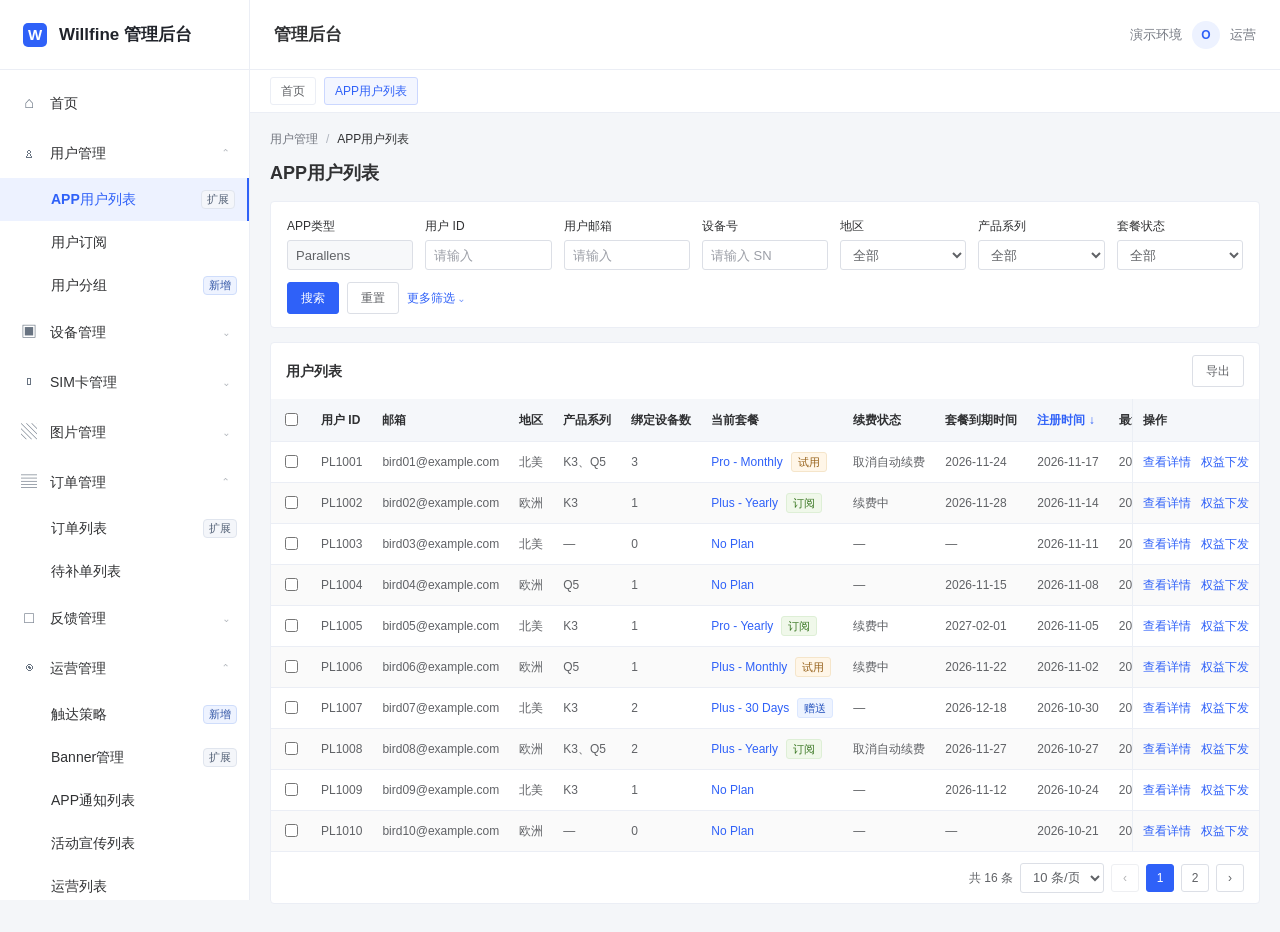
==== commit f1638cd3: "发布 Parallens 运营后台最新评审原型" ====
--- a/index.html
+++ b/index.html
@@ -90,14 +90,15 @@
 .tag.green{background:#f0f8ea;color:#397622;border-color:#deefd6}
 .tag.orange{background:#fff6e8;color:#97621b;border-color:#f5e5ca}
 .tag.red{background:#fff0f0;color:#aa343c;border-color:#f4d7da}
+.current-plan{display:inline-flex;align-items:center;gap:8px;white-space:nowrap}
 .pager{min-height:51px;padding:10px 15px;display:flex;gap:7px;align-items:center;justify-content:flex-end;flex-wrap:wrap;font-size:12px;color:var(--text)}
 .pager .page-size{width:84px}
 .pager .button{min-width:28px;min-height:28px;padding:2px 7px}
 .pager .selected{background:var(--blue);border-color:var(--blue);color:white}
 .empty{padding:42px 14px;text-align:center;color:var(--muted);font-size:13px}
 .section-tabs{display:flex;gap:24px;border-bottom:1px solid var(--line);padding:0 17px}
-.section-tabs button{border:0;background:none;color:var(--text);padding:11px 1px;border-bottom:2px solid transparent;white-space:nowrap}
-.section-tabs button[aria-selected=true]{color:var(--blue);border-color:var(--blue)}
+.section-tabs button,.section-tabs a{border:0;background:none;color:var(--text);padding:11px 1px;border-bottom:2px solid transparent;white-space:nowrap}
+.section-tabs button[aria-selected=true],.section-tabs a[aria-current=page]{color:var(--blue);border-color:var(--blue)}
 .info-grid{display:grid;grid-template-columns:repeat(4,minmax(0,1fr));gap:12px 18px;margin:0}
 .info-grid div{min-width:0}
 .info-grid dt{color:var(--muted);margin-bottom:3px;font-size:12px}
@@ -107,6 +108,7 @@
 .balance{padding:11px 14px;border:1px solid var(--line);background:#fafbfc;display:flex;justify-content:space-between;align-items:center;gap:12px}
 .balance b{font-size:20px;color:#293343;font-weight:600}
 .balance small{margin-left:4px;font-size:12px;color:var(--muted)}
+.quota-cycle{margin:0 0 10px;color:var(--muted);font-size:12px}
 .wizard{max-width:1100px}
 .form-grid{display:grid;grid-template-columns:repeat(3,minmax(0,1fr));gap:13px}
 .form-space{margin-top:15px}
@@ -210,6 +212,11 @@
 .commercial-actions .button-row{margin:0}
 .readonly-box{padding:10px 12px;border:1px solid var(--line);border-radius:4px;background:#f8f9fc}
 .form-text{margin:8px 0 0;color:var(--muted);font-size:12px}
+.plan-eligibility{display:grid;gap:4px;margin-bottom:13px;padding:10px 11px;background:#f3f6fc;border-radius:4px;font-size:13px}
+.plan-eligibility strong{font-weight:550;line-height:1.5}
+.plan-platforms{display:grid;gap:7px;border-top:1px solid var(--line);margin-top:12px;padding-top:11px}
+.plan-platforms div{display:flex;justify-content:space-between;align-items:center;gap:10px;font-size:12px}
+
 .table-status.tag+.tag{margin-left:5px}
 .drawer .info-grid,.dialog-body .info-grid{grid-template-columns:repeat(2,minmax(0,1fr));gap:13px}
 .drawer .dialog-body h4:not(:first-child){margin-top:18px;padding-top:15px;border-top:1px solid var(--line)}
@@ -263,6 +270,7 @@
 .banner-thumb .outreach-pic{width:73px;aspect-ratio:5/2;font-size:10px}
 .batch-ids{height:auto;min-height:88px;padding-top:8px;resize:vertical;font-family:inherit}
 .batch-counts{display:grid;grid-template-columns:repeat(3,minmax(0,1fr));gap:8px;margin:14px 0}
+.batch-counts.execution{grid-template-columns:repeat(4,minmax(0,1fr))}
 .batch-counts div{display:grid;gap:4px;padding:9px 11px;background:#f7f9fd;border:1px solid var(--line);border-radius:4px}
 .batch-counts span{font-size:12px;color:var(--muted)}
 .batch-counts strong{font-size:19px;font-weight:600;font-variant-numeric:tabular-nums}
@@ -300,10 +308,12 @@
 const seriesOptions = ['K3', 'Q5'];
 const subStatuses = ['Free', '试用中', '订阅中', '已过期'];
 const tiers = ['Free', 'Plus', 'Pro'];
+const planStatusLabels = {'订阅中':'订阅','试用中':'试用','赠送':'赠送'};
+const planCycles = {'月付':'Monthly','年付':'Yearly'};
 const renewalLabels = ['续费中', '取消自动续费'];
 const fields = [
   ['id', '用户 ID'], ['email', '邮箱'], ['region', '地区'], ['series', '产品系列'],
-  ['bound', '绑定设备数'], ['tier', '订阅档位'], ['status', '订阅状态'], ['renewal', '续费状态'],
+  ['bound', '绑定设备数'], ['currentPlan', '当前套餐'], ['renewal', '续费状态'],
   ['expiry', '套餐到期时间'], ['registered', '注册时间'], ['login', '最近登录时间']
 ];
 
@@ -314,7 +324,7 @@
   ['欧洲','Free','已过期',null,'2026-11-15',13,27,[['Q5',4]]],
   ['北美','Pro','订阅中',true,'2027-02-01',0,140,[['K3',2]]],
   ['欧洲','Plus','试用中',true,'2026-11-22',18,34,[['Q5',17]]],
-  ['北美','Free','Free',null,'',29,20,[['K3',9],['K3',18]]],
+  ['北美','Plus','赠送',null,'2026-12-18',29,20,[['K3',9],['K3',18]]],
   ['欧洲','Plus','订阅中',false,'2026-11-27',16,104,[['Q5',9],['K3',1]]],
   ['北美','Free','已过期',null,'2026-11-12',30,12,[['K3',8]]],
   ['欧洲','Free','Free',null,'',null,29,[]],
@@ -333,8 +343,9 @@
   id: 'PL' + (1001 + i), email: 'bird' + String(i + 1).padStart(2, '0') + '@example.com',
   region, tier, status, renew, expiry, ask, identify,
   registered: dayOf(-3 - i * 3), login: dayOf(-(i % 4 === 0 ? i + 2 : i % 6)),
-  period: tier === 'Free' ? '' : i % 3 === 1 ? '年付' : '月付',
-  purchased: tier === 'Free' ? '' : dayOf(-2 - i * 2),
+  period: status==='赠送' ? '固定时长' : tier === 'Free' ? '' : i % 3 === 1 ? '年付' : '月付',
+  giftDays: status==='赠送' ? 30 : null,
+  purchased: tier==='Free'||status==='赠送' ? '' : dayOf(-2 - i * 2),
   devices: devices.map(([series, day], j) => ({
     series, model: series, sn: series + '-DEMO-' + (1001 + i) + '-' + (j + 1),
     activated: '2026-11-' + String(day).padStart(2, '0'), bound: true,
@@ -350,11 +361,21 @@
     assistantUses:[0,11,15,27,30,90,190,311][i%8],
     packageType:[...(tier==='Free'?[]:[tier]),...([0,3,7].includes(i)?['Extra Memory']:[]),
       ...([0,6].includes(i)?['Extra Device']:[]),...([4,10].includes(i)?['AI Agent']:[])],
-    paidOrders:status==='试用中'||status==='Free'?0:[1,2,5,8,12][i%5]
+    paidOrders:['订阅中','已过期'].includes(status)?[1,2,5,8,12][i%5]:0
   },
-  spend: tier === 'Free' && status === 'Free' ? 0 : 9.99 + i * 4,
-  orders: tier === 'Free' && status === 'Free' ? 0 : 1 + i % 4
+  spend: ['Free','赠送'].includes(status) ? 0 : 9.99 + i * 4,
+  orders: ['Free','赠送'].includes(status) ? 0 : 1 + i % 4
 }));
+const planOpenKey='parallens-review-plan-openings-v1';
+let planOpenings=readStore(planOpenKey,[]);
+function applyPlanOpening(user,record) {
+  Object.assign(user,{tier:record.tier,status:'赠送',renew:null,period:'固定时长',
+    giftDays:record.days,expiry:record.endAt.slice(0,10)});
+}
+for(const record of planOpenings) {
+  const user=memberById(record.uid);
+  if(user&&user.status==='Free'&&Date.parse(record.endAt)>Date.now()) applyPlanOpening(user,record);
+}
 const orders = users.filter(user => user.orders).map((user, i) => ({
   id: 'ORD-DEMO-' + (301 + i), uid: user.id,email:user.email,region:user.region, when: user.purchased || dayOf(-14 - i),
   item: (user.tier === 'Free' ? 'Plus' : user.tier) + ' ' + (user.period || '月付'),
@@ -366,6 +387,12 @@
 orders.push({id:'ORD-DEMO-LEGACY',uid:null,email:'legacy-order@example.com',region:'北美',when:'2026-10-05',
   item:'Plus 月付',kind:'订阅',sku:'BIRD-PLUS',price:9.99,currency:'USD',channel:'App Store',
   state:'已完成',payment:'已支付',entitlement:'已到账'});
+for (const id of ['PL1001','PL1005']) {
+  const user=users.find(account=>account.id===id);
+  orders.push({id:'ORD-DEMO-ADDON-'+id,uid:id,email:user.email,region:user.region,when:'2026-11-16',
+    item:'AI 次数包 · 50 次',kind:'加油包',sku:'BIRD-AI-50',price:3.99,currency:'USD',channel:'App Store',
+    state:'已完成',payment:'已支付',entitlement:'已到账'});
+}
 
 const menu = [
   ['首页', '⌂', []],
@@ -375,7 +402,7 @@
   ['图片管理', '▧', [['图片列表']]],
   ['订单管理', '▤', [['订单列表','orders','扩展'], ['待补单列表']]],
   ['反馈管理', '□', [['用户反馈列表']]],
-  ['运营管理', '◉', [['APP通知列表'], ['活动宣传列表'], ['Banner管理','banners','扩展'], ['触达策略','strategies','新增'], ['运营列表'], ['权益下发','batch-benefits','新增'], ['套餐配置','plans','新增']]],
+  ['运营管理', '◉', [['触达策略','strategies','新增'], ['Banner管理','banners','扩展'], ['APP通知列表'], ['活动宣传列表'], ['运营列表'], ['权益下发','batch-benefits','新增'], ['套餐配置','plans','新增']]],
   ['内容管理平台', '☷', [['探索管理']]],
   ['文件管理中心', '▱', [['相机LOG文件']]],
   ['运维管理', '⚙', [['工单列表']]]
@@ -398,7 +425,7 @@
   last:{section:'状态',label:'最近活跃',choices:ranges([['今日',0,0],['近 7 天',0,7],['近 30 天',0,30],['超过 30 天未活跃',31]])},
   opens:{section:'App 行为',label:'近 7 天 App 启动次数',choices:ranges([['0 次',0,0],['1–2 次',1,2],['3–7 次',3,7],['8 次及以上',8]])},
   files:{section:'App 行为',label:'拍摄文件数',choices:ranges([['0–10 个',0,10],['11–100 个',11,100],['101 个及以上',101]])},
-  status:{section:'消费',label:'订阅状态',choices:categorical(subStatuses)},
+  status:{section:'消费',label:'订阅状态',choices:[{label:'免费',value:'Free'},...categorical(subStatuses)]},
   tier:{section:'消费',label:'订阅档位',choices:categorical(tiers)},
   remaining:{section:'消费',label:'订阅剩余天数',choices:ranges([['7 天及以内',0,7],['8–30 天',8,30],['超过 30 天',31]])},
   spend:{section:'消费',label:'累计付费金额（USD）',choices:ranges([['未付费',0,0],['0.01–50',0.01,50],['50.01–200',50.01,200],['超过 200',200.01]])},
@@ -419,19 +446,23 @@
   assistantUses:{section:'App 行为',label:'AI 问答使用频次',choices:ranges([['0–15 次',0,15],['16–30 次',16,30],['31–150 次',31,150],['151–300 次',151,300],['301 次及以上',301]])},
   sharedWith:{section:'App 行为',label:'当前有效共享人数',choices:ranges([['0 位',0,0],['1–3 位',1,3],['4–5 位',4,5],['6–10 位',6,10]])},
   files:{section:'App 行为',label:'拍摄文件数',choices:ranges([['0 个',0,0],['1–50 个',1,50],['51–150 个',51,150],['151–250 个',151,250],['251 个及以上',251]])},
-  status:{section:'消费',label:'订阅状态',choices:[{label:'免费',value:'Free'},...categorical(['试用中','订阅中','即将过期','已过期'])]},
+  status:{section:'消费',label:'套餐状态',choices:[
+    {label:'No Plan',value:'no-current-plan'},{label:'试用',value:'试用中'},{label:'订阅',value:'订阅中'},
+    ...categorical(['赠送','即将过期','已过期'])]},
+  tier:{section:'消费',label:'套餐档位',choices:categorical(['Plus','Pro'])},
   packageType:{section:'消费',label:'套餐类型',choices:categorical(['Plus','Pro','Extra Memory','Extra Device','AI Agent'])},
-  period:{section:'消费',label:'套餐周期',choices:categorical(['月付','年付','半年付'].filter(cycle=>planSkus.some(item=>item.line==='观鸟线'&&item.cycle===cycle)))},
-  remaining:{section:'消费',label:'订阅剩余天数',choices:ranges([['0–3 天',0,3],['4–7 天',4,7],['8–30 天',8,30],['31 天及以上',31]])},
+  period:{section:'消费',label:'套餐周期',choices:categorical(['月付','年付','固定时长'])},
+  remaining:{section:'消费',label:'套餐剩余天数',choices:ranges([['0–3 天',0,3],['4–7 天',4,7],['8–30 天',8,30],['31 天及以上',31]])},
   spend:{section:'消费',label:'累计付费金额',choices:ranges([['0 USD',0,0],['>0 至 50 USD',0,50,true],['>50 至 200 USD',50,200,true],['超过 200 USD',200,undefined,true]])},
   paidOrders:{section:'消费',label:'累计实付订单数',choices:ranges([['0 次',0,0],['1 次',1,1],['2–5 次',2,5],['6–10 次',6,10],['11 次及以上',11]])}
 };
 const allGroupCriteria={...legacyGroupCriteria,...groupCriteria};
-const groupSections=['全部','属性','设备','状态','App 行为','消费'];
+const firstReleaseGroupFields=new Set(['region','line','series','bound','activated','registered','lastOpen','status','tier','period','remaining']);
+const groupSections=['全部','属性','设备','状态','消费'];
 const initialGroups = [
-  {id:'G001',name:'K3 即将到期订阅',type:'rule',series:'K3',match:'all',rules:[{field:'remaining',op:'preset',value:'7 天及以内'},{field:'status',op:'preset',value:'订阅中'}],tags:['续费提醒'],desc:'当前订阅有效且 7 天内到期。',created:'2026-11-15',time:'2026-11-20 07:30 UTC',status:'已引用',refs:['Push · 订阅到期提醒']},
+  {id:'G001',name:'K3 即将到期订阅',type:'rule',series:'K3',match:'all',rules:[{field:'remaining',op:'preset',value:'0–3 天'},{field:'remaining',op:'preset',value:'4–7 天'},{field:'status',op:'preset',value:'订阅'}],tags:['续费提醒'],desc:'当前订阅有效且 7 天内到期。',created:'2026-11-15',time:'2026-11-20 07:30 UTC',status:'已引用',refs:['Push · 订阅到期提醒']},
   {id:'G002',name:'观鸟客服补偿名单',type:'fixed',series:'',tags:['客服补偿'],desc:'运营核对后的固定名单。',created:'2026-11-17',time:'2026-11-17 10:00 UTC',status:'未引用',refs:[],members:['PL1001','PL1004','PL1012']},
-  {id:'G003',name:'Q5 试用中用户',type:'rule',series:'Q5',match:'all',rules:[{field:'status',op:'preset',value:'试用中'}],tags:['试用引导'],desc:'已绑定 Q5，当前处于试用期。',created:'2026-11-18',time:'2026-11-19 07:30 UTC',status:'已引用',failed:true,refs:['App 弹窗 · 试用指引']},
+  {id:'G003',name:'Q5 试用中用户',type:'rule',series:'Q5',match:'all',rules:[{field:'status',op:'preset',value:'试用'}],tags:['试用引导'],desc:'已绑定 Q5，当前处于试用期。',created:'2026-11-18',time:'2026-11-19 07:30 UTC',status:'已引用',failed:true,refs:['App 弹窗 · 试用指引']},
   {id:'G004',name:'未绑定设备的账号',type:'rule',series:'',match:'all',rules:[{field:'bound',op:'preset',value:'0 台'}],tags:[],desc:'绑定设备数量为 0。',created:'2026-11-19',time:'2026-11-19 11:30 UTC',status:'未引用',refs:[]},
   {id:'G005',name:'欧洲活动测试',type:'fixed',series:'',tags:['活动测试'],desc:'已完成的测试名单。',created:'2026-11-13',time:'2026-11-13 09:30 UTC',status:'已停用',refs:[],members:['PL1002']}
 ];
@@ -537,25 +568,45 @@
 function bound(user, series='') { return user.devices.filter(device => device.bound && (!series || device.series === series)); }
 function seriesOf(user) { return [...new Set(bound(user).map(device => device.series))].sort().join('、'); }
 function renewalOf(user) { return user.renew === null ? '—' : user.renew ? renewalLabels[0] : renewalLabels[1]; }
+function currentPlanOf(user) {
+  const status=planStatusLabels[user.status];
+  if (!status) return {label:'No Plan',status:'No Plan',tier:'',period:''};
+  const term=user.giftDays ? user.giftDays+' Days' : (planCycles[user.period]||user.period);
+  return {label:[user.tier,term].filter(Boolean).join(' - '),status,tier:user.tier,period:user.period};
+}
+function currentPlanText(user) {
+  const plan=currentPlanOf(user);
+  return plan.status==='No Plan' ? plan.label : plan.label+'（'+plan.status+'）';
+}
+function currentPlanCell(user, link=false) {
+  const plan=currentPlanOf(user);
+  const name=link ? `<a href="#/users/${esc(user.id)}" data-detail-from="#/users">${esc(plan.label)}</a>` : esc(plan.label);
+  const badge=plan.status==='No Plan'?'':tag(plan.status,{'订阅':'green','试用':'orange','赠送':'blue'}[plan.status]);
+  return `<span class="current-plan">${name}${badge}</span>`;
+}
 function includes(haystack, needle) { return String(haystack ?? '').toLowerCase().includes(String(needle ?? '').trim().toLowerCase()); }
 function inRange(date, from, to) { return (!from && !to) || Boolean(date && (!from || date >= from) && (!to || date <= to)); }
 function valueFor(user, key, series) {
   if (key === 'series') return series || seriesOf(user);
   if (key === 'bound') return bound(user, series).length;
+  if (key === 'currentPlan') return currentPlanText(user);
   if (key === 'renewal') return renewalOf(user);
   return user[key];
 }
 function filterUsers(q) {
   if (q.app !== 'Parallens') return [];
-  return users.filter(user => includes(user.id,q.id) && includes(user.email,q.email) &&
-    (!q.device || bound(user,q.series).some(device => includes(device.sn,q.device))) &&
-    (!q.series || bound(user,q.series).length > 0) && (!q.region || user.region === q.region) &&
-    (!q.tier || user.tier === q.tier) && (!q.status || user.status === q.status) &&
-    (!q.renewal || renewalOf(user) === q.renewal) &&
-    (!q.bound || bound(user,q.series).length === Number(q.bound)) &&
-    inRange(user.expiry,q.expiresFrom,q.expiresTo) &&
-    inRange(user.registered,q.registeredFrom,q.registeredTo) &&
-    inRange(user.login,q.loginFrom,q.loginTo)).sort((a,b) => b.registered.localeCompare(a.registered));
+  return users.filter(user => {
+    const plan=currentPlanOf(user);
+    return includes(user.id,q.id) && includes(user.email,q.email) &&
+      (!q.device || bound(user,q.series).some(device => includes(device.sn,q.device))) &&
+      (!q.series || bound(user,q.series).length > 0) && (!q.region || user.region === q.region) &&
+      (!q.planTier || plan.tier === q.planTier) && (!q.planStatus || plan.status === q.planStatus) &&
+      (!q.planPeriod || plan.period === q.planPeriod) && (!q.renewal || renewalOf(user) === q.renewal) &&
+      (!q.bound || bound(user,q.series).length === Number(q.bound)) &&
+      inRange(user.expiry,q.expiresFrom,q.expiresTo) &&
+      inRange(user.registered,q.registeredFrom,q.registeredTo) &&
+      inRange(user.login,q.loginFrom,q.loginTo);
+  }).sort((a,b) => b.registered.localeCompare(a.registered));
 }
 function pageOf(name, data) {
   const count = Math.max(1,Math.ceil(data.length / sizes[name]));
@@ -566,13 +617,12 @@
   const page = paging[name], size = sizes[name], count = Math.max(1,Math.ceil(total/size));
   const control = (label,i,disabled=false) => `<button class="button ${i===page && label===String(i) ? 'selected' : ''}" type="button" data-action="page" data-id="${name}:${i}" ${disabled?'disabled':''}>${label}</button>`;
   return `<div class="pager"><span>共 ${total} 条</span><label><select class="control page-size" data-page-size="${name}" aria-label="每页条数">
-    ${[10,20,50].map(n=>option(n,n+' 条/页',size)).join('')}</select></label>${control('‹',page-1,page===1)}
+    ${(name==='strategies'?[10,20,50,100]:[10,20,50]).map(n=>option(n,n+' 条/页',size)).join('')}</select></label>${control('‹',page-1,page===1)}
     ${Array.from({length:count},(_,i)=>control(String(i+1),i+1)).join('')}${control('›',page+1,page>=count)}</div>`;
 }
 
 let userSort = 'desc';
 const all = label => ['',label];
-const brands = ['Parallens','Camojojo','Hibird','BuckSnap'];
 const normalUserTitle = {label:'APP用户列表',url:'#/users'};
 const orderTitle = {label:'订单列表',url:'#/orders'};
 const groupTitle = {label:'用户分组',url:'#/groups'};
@@ -592,30 +642,29 @@
   ];
   const rows = visible.map(user => [
     htmlCell(`<input type="checkbox" data-check="user" value="${user.id}" aria-label="勾选 ${user.id}" ${checked.has(user.id)?'checked':''}>`),
-    ...fields.map(([key]) => {
-      const value = valueFor(user,key,appliedQuery.series);
-      return key === 'status' ? htmlCell(statusTag(value)) : value;
-    }),
+    ...fields.map(([key]) => key==='currentPlan'
+      ? htmlCell(currentPlanCell(user,true)) : valueFor(user,key,appliedQuery.series)),
     htmlCell(`<a href="#/users/${user.id}" data-detail-from="#/users">查看详情</a><a href="#/benefits/${user.id}" data-start-benefit="${user.id}">权益下发</a>`,'actions')
   ]);
   main.innerHTML = crumb('用户管理','APP用户列表') + pageHead('APP用户列表') + `
     <form class="panel filters" data-search="users" aria-label="用户筛选">
       <div class="filter-top">
-        ${select('app','APP类型',[all('请选择'),...brands],q.app)}
+        ${input('app','APP类型','Parallens','readonly')}
         ${input('id','用户 ID',q.id,'placeholder="请输入"')}
         ${input('email','用户邮箱',q.email,'placeholder="请输入"')}
         ${input('device','设备号',q.device,'placeholder="请输入 SN"')}
         ${select('region','地区',[all('全部'),...regions],q.region)}
         ${select('series','产品系列',[all('全部'),...seriesOptions],q.series)}
-        ${select('status','订阅状态',[all('全部'),...subStatuses],q.status)}
+        ${select('planStatus','套餐状态',[all('全部'),'订阅','试用','赠送','No Plan'],q.planStatus)}
       </div>
       <div class="filter-more" ${moreFilters?'':'hidden'}>
-        ${select('tier','订阅档位',[all('全部'),...tiers],q.tier)}
+        ${select('planTier','套餐档位',[all('全部'),'Plus','Pro'],q.planTier)}
+        ${select('planPeriod','套餐周期',[all('全部'),'月付','年付','固定时长'],q.planPeriod)}
         ${select('renewal','续费状态',[all('全部'),...renewalLabels,['—','无适用设置']],q.renewal)}
         ${select('bound','绑定设备数',[all('全部'),...Array.from({length:11},(_,i)=>[i,i+' 台'])],q.bound)}
-        ${range('expires','套餐到期时间',q)}
-        ${range('registered','注册时间',q)}
-        ${range('login','最近登录时间',q)}
+        ${range('expires','套餐到期时间（UTC）',q)}
+        ${range('registered','注册时间（UTC）',q)}
+        ${range('login','最近登录时间（UTC）',q)}
       </div>
       <div class="filter-actions button-row"><button class="button primary" type="submit">搜索</button>
         ${button('重置','reset-users')}
@@ -637,6 +686,15 @@
   return `<dl class="info-grid">${values.map(([label,value]) => `<div><dt>${esc(label)}</dt><dd>${esc(value ?? '—') || '—'}</dd></div>`).join('')}</dl>`;
 }
 function block(title,inner) { return `<section class="panel padded"><h3>${esc(title)}</h3>${inner}</section>`; }
+function userPlanHistory(user) {
+  const subscriptions=user.id==='PL1001' ? [['订阅','Plus - Monthly','2026-10-17','2026-11-17','—']] :
+    user.status==='已过期'
+      ? [['订阅','Plus - Monthly',new Date(Date.parse(user.expiry)-30*DAY).toISOString().slice(0,10),user.expiry,'—']]
+      : [];
+  const addOns=orders.filter(order=>order.uid===user.id&&order.kind==='加油包'&&['已支付','已退款'].includes(order.payment))
+    .map(order=>['加油包',order.item,order.when,order.expiry||'—',order.payment]);
+  return [...subscriptions,...addOns].sort((a,b)=>b[2].localeCompare(a[2]));
+}
 function renderDetail(user) {
   const userGroups = groups.filter(group => group.status !== '已停用' && group.members.includes(user.id));
   const navs = [['plan','订阅与权益'],['devices','设备'],['groups','用户分组']];
@@ -653,23 +711,20 @@
     ])));
   } else {
     const quotas = [['AI 问答（AI 管家）',user.ask],['AI 识别',user.identify]];
-    const history = user.id === 'PL1001'
-      ? [['Plus','月付','2026-10-17','2026-11-17']]
-      : user.status === '已过期'
-        ? [['Plus','月付',new Date(Date.parse(user.expiry)-30*DAY).toISOString().slice(0,10),user.expiry]]
-        : [];
-    body = `<div class="stack">${block('当前订阅',infos([
-      ['当前套餐',user.tier],['订阅状态',user.status],['续费状态',renewalOf(user)],
-      ['套餐周期',user.period],['购买时间',user.purchased],['套餐到期时间',user.expiry]
+    const quotaCycle=user.status==='订阅中' ? '按账期月更新' :
+      ['试用中','赠送'].includes(user.status) ? '按当前权益周期展示' : '按自然月更新';
+    body = `<div class="stack">${block('当前套餐',infos([
+      ['套餐与状态',currentPlanText(user)],['续费状态',renewalOf(user)],
+      ['购买时间',user.purchased],['套餐到期时间',user.expiry]
     ]))}
-    ${block('本月 AI 剩余次数',`<div class="balance-grid">${quotas.map(([label,amount]) =>
+    ${block('当前周期 AI 剩余次数',`<p class="quota-cycle">${quotaCycle}</p><div class="balance-grid">${quotas.map(([label,amount]) =>
       `<div class="balance"><span>${esc(label)}</span><span><b>${amount??'—'}</b>${amount==null?'':'<small>次</small>'}</span></div>`).join('')}</div>`)}
     ${block('赠送与共享权益',table(['权益内容','来源','取得时间','价格','周期','生效状态','剩余量'],userGiftRows(user)))}
-    ${block('历史订阅',table(['套餐档位','订阅周期','购买时间','到期时间'],history))}</div>`;
+    ${block('历史订阅与加油包',table(['类型','套餐或加油包','购买时间','到期时间','支付状态'],userPlanHistory(user)))}</div>`;
   }
   main.innerHTML = crumb('用户管理','用户详情',normalUserTitle) + pageHead('用户详情',button('返回','back-detail')+button('查看订单','orders-for','primary'),'新增') + `
     <div class="stack">
-      ${block('账号信息',infos([['用户 ID',user.id],['邮箱',user.email],['地区',user.region],['产品系列',seriesOf(user)],['注册时间',user.registered],['最近登录时间',user.login],['订阅档位',user.tier],['订阅状态',user.status]]))}
+      ${block('账号信息',infos([['用户 ID',user.id],['邮箱',user.email],['地区',user.region],['产品系列',seriesOf(user)],['注册时间',user.registered],['最近登录时间',user.login],['当前套餐',currentPlanText(user)]]))}
       <div><div class="panel">${tabsHtml}</div><div style="margin-top:14px">${body}</div></div>
     </div>`;
 }
@@ -696,13 +751,13 @@
   ]);
   main.innerHTML = crumb('订单管理','订单列表') + pageHead('订单列表',orderBack!=='#/orders'?button('返回用户详情','back-orders'):'') + `
     <form class="panel filters" data-search="orders" aria-label="订单筛选"><div class="filter-top">
-      ${select('app','APP类型',[all('请选择'),...brands],q.app)}
+      ${input('app','APP类型','Parallens','readonly')}
       ${input('id','订单号',q.id,'placeholder="请输入"')}
       ${input('email','用户邮箱',q.email,'placeholder="请输入"')}
       ${select('region','区域',[all('全部'),...regions],q.region)}
       ${select('payment','支付状态',[all('全部'),'已支付','已退款'],q.payment)}
       ${select('state','订单状态',[all('全部'),'已完成','已退款'],q.state)}
-      ${select('kind','商品类型',[all('全部'),'订阅'],q.kind)}
+      ${select('kind','商品类型',[all('全部'),'订阅','加油包'],q.kind)}
       ${input('item','商品名称',q.item,'placeholder="请输入"')}
       ${select('channel','支付方式',[all('全部'),'App Store','Google Play'],q.channel)}
       ${range('order','创建时间',q)}
@@ -752,9 +807,12 @@
 function describeRule(rule) {
   return rule.op==='preset' ? rule.value : (opLabels[rule.op]||'')+' '+rule.value;
 }
-function daysAgo(date) { return Math.round((Date.parse(DEMO_DATE)-Date.parse(date))/DAY); }
+function daysAgo(date) {
+  const utcDay = Math.floor(Date.parse(date) / DAY);
+  return Date.parse(DEMO_DATE) / DAY - utcDay;
+}
 function groupRemainingDays(user) {
-  if(!user.expiry||!['试用中','订阅中'].includes(user.status)) return null;
+  if(!user.expiry||currentPlanOf(user).status==='No Plan') return null;
   const remaining=-daysAgo(user.expiry);
   return remaining>=0?remaining:null;
 }
@@ -766,6 +824,7 @@
     case 'remaining': return groupRemainingDays(user);
     case 'status': {
       const remaining=groupRemainingDays(user);
+      if(currentPlanOf(user).status==='No Plan') return [user.status,'no-current-plan'];
       return remaining!==null&&remaining<=3?[user.status,'即将过期']:user.status;
     }
     case 'opens': return devices.reduce((sum,device) => sum+device.opens,0);
@@ -997,10 +1056,10 @@
   return list.map(user => [
     ...(selectable ? [htmlCell(`<input type="checkbox" data-member="${user.id}" aria-label="选择 ${user.id}" ${wizard.selected.has(user.id)?'checked':''}>`)] : []),
     htmlCell(`<a href="#/users/${user.id}" data-detail-from="${esc(location.hash || '#/groups')}">${user.id}</a>`),
-    user.email,user.region,series||seriesOf(user),htmlCell(statusTag(user.status)),bound(user,series).length,user.login
+    user.email,user.region,series||seriesOf(user),htmlCell(currentPlanCell(user)),bound(user,series).length,user.login
   ]);
 }
-const previewColumns = ['用户 ID','邮箱','地区','产品系列','订阅状态','绑定设备数','最近登录时间'];
+const previewColumns = ['用户 ID','邮箱','地区','产品系列','当前套餐','绑定设备数','最近登录时间'];
 function renderGroupDetail(group) {
   const result=group.members.map(memberById).filter(Boolean);
   main.innerHTML=crumb('用户管理','分组详情',groupTitle)+pageHead('分组详情',button('返回分组列表','go-groups'))+`
@@ -1016,7 +1075,7 @@
 function wizardDraft(source=null,editing=false) {
   return {
     editing:editing ? source.id : '',type:source?.type || 'rule',series:source?.series || '',
-    match:source?.match || 'all',rules:editableRules(source?.rules),category:'全部',
+    match:'all',legacyMatch:source?.match==='any',rules:editableRules(source?.rules),category:'全部',
     name:source ? editing ? source.name : source.name+' 副本' : '',desc:source?.desc || '',
     tags:new Set(source?.tags || []),importIds:'',fileName:'',missing:[],step:1,
     selected:new Set(source?.members || []),preview:[],query:'',previewPage:1,sort:'desc',error:''
@@ -1051,7 +1110,7 @@
     const count=[...selected.keys()].filter(key=>allGroupCriteria[key].section===section).length;
     return `<button type="button" data-action="catalog-tab" data-id="${section}" aria-pressed="${w.category===section}">${section}${count?' · '+count:''}</button>`;
   }).join('');
-  const fields=Object.entries(groupCriteria);
+  const fields=Object.entries(groupCriteria).filter(([key])=>firstReleaseGroupFields.has(key));
   const sections=groupSections.slice(1).filter(section=>w.category==='全部'||w.category===section);
   const bodies=sections.map(section=>{
     const rows=fields.filter(([,meta])=>meta.section===section);
@@ -1066,16 +1125,15 @@
         <td class="criteria-field">${esc(meta.label)}</td><td><div class="chips">${choices}</div></td></tr>`;
     }).join('')+'</tbody>';
   }).join('');
-  const legacy=w.rules.some(rule=>rule.op!=='preset' || !groupCriteria[rule.field]?.choices.some(choice=>choice.label===rule.value));
+  const legacy=w.rules.some(rule=>!firstReleaseGroupFields.has(rule.field)||rule.op!=='preset'||
+    !groupCriteria[rule.field]?.choices.some(choice=>choice.label===rule.value));
   return `<div class="split-catalog">
     <section class="panel" aria-label="筛选条件">
-      <header class="catalog-header"><h3>筛选条件</h3><div class="choices" aria-label="条件组合">
-        ${presetChip('全部满足（且）','match-rules','all',w.match==='all')}
-        ${presetChip('任一满足（或）','match-rules','any',w.match==='any')}
-      </div></header>
+      <header class="catalog-header"><h3>筛选条件</h3><span class="small muted">不同条件全部满足 · 时间按 UTC，北京时间 08:00 换日</span></header>
       <div class="catalog-tabs" aria-label="主维度">${categories}</div>
       <table class="criteria-table"><thead><tr><th scope="col">主维度</th><th scope="col">子维度</th><th scope="col">取值</th></tr></thead>${bodies}</table>
-      ${legacy?'<p class="padded small muted" style="margin:0">已选历史档位可继续使用，也可移除后改选新档位。</p>':''}
+      ${w.legacyMatch?'<p class="padded small muted" style="margin:0">原分组使用任一满足，本次按全部满足重新预览。</p>':''}
+      ${legacy?'<p class="padded small muted" style="margin:0">历史取值保留在已选条件。首期未开放的条件需先移除。</p>':''}
     </section>${selectedConditions()}</div>`;
 }
 function wizardSettings() {
@@ -1185,8 +1243,8 @@
   if (w.step===1) {
     if (w.type==='rule' && !w.series && !w.rules.length) {
       w.error='请选择一个产品系列或至少一个筛选条件。';
-    } else if (w.type==='rule' && w.rules.some(rule=>rule.op!=='preset')) {
-      w.error='历史条件需移除或改用预设取值后再预览。';
+    } else if (w.type==='rule' && w.rules.some(rule=>rule.op!=='preset'||!firstReleaseGroupFields.has(rule.field))) {
+      w.error='请移除首期未开放的条件，或改用首期预设取值后再预览。';
     } else {
       updatePreview();
       w.step++;
@@ -1259,7 +1317,7 @@
   const list=group.members.map(memberById).filter(Boolean);
   if (!list.length) { notify('当前分组暂无可导出的账号');return; }
   csvDownload(group.id+'-用户分组.csv',previewColumns,list.map(user=>
-    [user.id,user.email,user.region,seriesOf(user),user.status,bound(user,group.series).length,user.login]));
+    [user.id,user.email,user.region,group.series||seriesOf(user),currentPlanText(user),bound(user,group.series).length,user.login]));
   notify('已导出 '+list.length+' 人');
 }
 function showOrder(order) {
@@ -1292,9 +1350,13 @@
   devices:{label:'设备追加包',kind:'quantity',unit:'台'},
   storage:{label:'云存储空间包',kind:'quantity',unit:'GB'}
 };
+const activityBenefitItems=Object.entries(benefitItems).filter(([,item])=>item.kind==='quantity');
+const isActivityBenefit=key=>activityBenefitItems.some(([id])=>id===key);
+const planOpeningTiers=new Map([['open-plus','Plus'],['open-pro','Pro']]);
+const isPlanOpening=entry=>planOpeningTiers.has(entry.item);
 const benefitKey='parallens-review-benefits-v1';
 const benefitSeeds=[
- {id:'BT-1001',uid:'PL1001',name:'客服补偿 · Plus 30 天',purpose:'客服补偿',item:'plus',duration:'30',unit:'天',quantity:'',method:'优惠券',deadline:'2026-12-20',limit:'1',created:'2026-11-18 08:40 UTC',issued:'2026-11-18 08:42 UTC',status:'发放完成',redemption:'未使用'},
+ {id:'BT-1001',uid:'PL1001',name:'客服补偿 · AI 次数包',purpose:'客服补偿',item:'ai',duration:'',unit:'',quantity:'30',method:'优惠券',deadline:'2026-12-20',limit:'1',created:'2026-11-18 08:40 UTC',issued:'2026-11-18 08:42 UTC',redeemedAt:'2026-11-19 09:00 UTC',status:'发放完成',redemption:'已使用'},
  {id:'BT-1002',uid:'PL1001',name:'活动赠送 · AI 次数包',purpose:'活动福利',item:'ai',quantity:'50',method:'兑换码',deadline:'2026-12-20',limit:'1',created:'2026-11-19 06:20 UTC',issued:'',status:'发放失败',redemption:'—',reason:'模拟接口超时'}
 ];
 let benefitTasks=readStore(benefitKey,benefitSeeds);
@@ -1321,28 +1383,20 @@
   if (item.kind==='duration') return entry.duration?entry.duration+' '+entry.unit:'—';
   return entry.quantity?entry.quantity+' '+item.unit:'—';
 }
-function benefitTiming(entry,user) {
-  if (benefitItems[entry.item]?.kind==='duration') {
-    if (user.expiry && user.expiry>=isoToday() && ['试用中','订阅中'].includes(user.status)) {
-      return '当前套餐到期后顺延（'+user.expiry+'）';
-    }
-    return '兑换后生效';
-  }
-  return entry.item?'到账时间待评审确认':'—';
+function benefitTiming(entry) {
+  return entry.item?'核销后发放独立权益，入账时间按权益规则':'—';
 }
 function freshBenefit(user) {
   return {uid:user.id,id:'',name:'',item:'',purpose:'',duration:'30',unit:'天',quantity:'',
-    method:'优惠券',deadline:isoToday(30),limit:'1',step:0,error:''};
-}
-function benefitContentFields(entry) {
-  const item=benefitItems[entry.item];
-  const display=item?.kind==='quantity'
-    ? input('quantity','权益数量（'+item.unit+'）',entry.quantity,'type="number" min="1" required')
-    : item ? input('duration','权益时长',entry.duration,'type="number" min="1" required')+
-      select('unit','时长单位',['天','月','年'],entry.unit) : '';
+    term:'30',customDays:'',planReason:'',method:'优惠券',deadline:isoToday(30),limit:'1',step:0,error:''};
+}
+function benefitContentFields(entry,itemField=select('item','权益项',
+  [all('请选择'),...activityBenefitItems.map(([key,data])=>[key,data.label])],entry.item,'required')) {
+  const item=isActivityBenefit(entry.item)?benefitItems[entry.item]:null;
+  const display=item?input('quantity','权益数量（'+item.unit+'）',entry.quantity,'type="number" min="1" required'):'';
   return commercialSection('权益内容',`<div class="form-grid two">
       ${input('name','任务名称',entry.name,'placeholder="请输入任务名称" maxlength="60" required')}
-      ${select('item','权益项',[all('请选择'),...Object.entries(benefitItems).map(([key,data])=>[key,data.label])],entry.item,'required')}
+      ${itemField}
       ${display}
       ${input('purpose','用途',entry.purpose,'placeholder="如：客服补偿" maxlength="100" required')}
     </div>`);
@@ -1353,19 +1407,51 @@
     ${choiceCard('兑换码',codeDescription,action,'兑换码',method==='兑换码')}
   </div>`;
 }
-function benefitFields(entry) {
-  return `<div class="stack">${benefitContentFields(entry)}
-    ${commercialSection('发放方式',`${benefitMethodChoices(entry.method,'benefit-method','生成兑换码供用户兑换')}
-    <div class="form-grid two form-space">${input('deadline','领取或兑换截止日期',entry.deadline,'type="date" required')}
-      ${input('limit','同账号限领次数',entry.limit,'type="number" min="1" required')}</div>`)}
+function singleBenefitItemField(entry,canOpenPlan) {
+  if (!canOpenPlan) return select('item','权益项',
+    [all('请选择'),...activityBenefitItems.map(([key,item])=>[key,item.label])],entry.item,'required');
+  return `<label class="field"><span class="label">权益项</span><select class="control" name="item" required>
+    ${option('','请选择',entry.item)}
+    <optgroup label="主套餐 · 直接开通">
+      ${[...planOpeningTiers].map(([key,tier])=>option(key,tier,entry.item)).join('')}
+    </optgroup>
+    <optgroup label="加油包 · 活动权益">
+      ${activityBenefitItems.map(([key,item])=>option(key,item.label,entry.item)).join('')}
+    </optgroup></select></label>`;
+}
+function planOpeningDays(entry) {
+  return Number(entry.term==='custom'?entry.customDays:entry.term);
+}
+function benefitFields(entry,canOpenPlan) {
+  const itemField=singleBenefitItemField(entry,canOpenPlan);
+  if (isPlanOpening(entry)) return commercialSection('主套餐开通',`<div class="form-grid two">
+    ${itemField}
+    ${select('term','有效期',[['30','30 天'],['365','365 天'],['custom','自定义天数']],entry.term)}
+    ${entry.term==='custom'?input('customDays','有效天数',entry.customDays,'type="number" min="1" max="1000" step="1"'):''}
+    <div class="wide">${input('planReason','开通原因',entry.planReason,'maxlength="100" placeholder="如：设备售后补偿"')}</div>
+  </div>`);
+  if (!isActivityBenefit(entry.item)&&!entry.id) return commercialSection('权益内容',`<div class="form-grid two">${itemField}</div>`);
+  const isCode=entry.method==='兑换码';
+  return `<div class="stack">${benefitContentFields(entry,itemField)}
+    ${commercialSection('发放方式',`${benefitMethodChoices(entry.method,'benefit-method','生成专属兑换码，导出后交给用户在 App 兑换')}
+    <div class="form-grid two form-space">${input('deadline',batchDeadlineLabel(entry)+'（UTC）',entry.deadline,'type="date" required')}
+      ${isCode?'<div class="readonly-box small">仅限该账号兑换 1 次</div>':input('limit','同账号限领次数',entry.limit,'type="number" min="1" required')}</div>`)}
   </div>`;
 }
-function benefitReview(entry,user) {
+function benefitReview(entry) {
+  if (isPlanOpening(entry)) {
+    const days=planOpeningDays(entry);
+    return commercialSection('确认开通主套餐',shoppingSummary([
+      ['套餐档位',planOpeningTiers.get(entry.item)],['有效期',days+' 天'],
+      ['预计到期时间',utcDisplay(new Date(Date.now()+days*DAY).toISOString().slice(0,16))],
+      ['开通原因',entry.planReason.trim()]
+    ]));
+  }
   const duplicate=benefitTasks.some(task=>task.id!==entry.id&&task.uid===entry.uid&&task.item===entry.item&&task.status==='发放完成');
   return `<div class="stack">${commercialSection('确认下发配置',shoppingSummary([
     ['任务名称',entry.name],['权益',benefitItems[entry.item].label],['数量或时长',benefitAmount(entry)],
-    ['发放方式',entry.method],['截止日期',entry.deadline],['限领',entry.limit+' 次'],['用途',entry.purpose],
-    ['预计生效',benefitTiming(entry,user)]
+    ['发放方式',entry.method],['截止日期',entry.deadline+' UTC'],['限领',entry.method==='兑换码'?'仅限指定账号兑换 1 次':entry.limit+' 次'],['用途',entry.purpose],
+    ['预计生效',benefitTiming(entry)]
   ]))}
     ${duplicate?'<div class="callout warn">该账号已有同类权益发放记录。请核对后再下发。</div>':''}
     <div class="callout">本次操作会生成演示任务和结果记录。</div></div>`;
@@ -1373,20 +1459,28 @@
 function renderBenefit(user) {
   if (!benefit||benefit.uid!==user.id) benefit=freshBenefit(user);
   const entry=benefit;
-  main.innerHTML=crumb('用户管理','权益下发',normalUserTitle)+pageHead(entry.id?'编辑权益下发':'权益下发',
-    `<a class="button" href="#/benefit-tasks/${user.id}">下发记录</a>`,'新增')+`
-    <div class="commercial-shell">${commercialSteps(['权益配置','预览并确认'],entry.step)}
-    <form id="benefit-form">
+  planOpenings=readStore(planOpenKey,planOpenings);
+  const planIneligible=planOpeningIssue(user);
+  const canOpenPlan=!entry.id&&!planIneligible;
+  if (!entry.step&&!canOpenPlan&&isPlanOpening(entry)) entry.item='';
+  const direct=isPlanOpening(entry);
+  const submitLabel=direct?'确认开通':entry.method==='兑换码'?'确认生成兑换码':'确认模拟下发';
+  main.innerHTML=crumb('用户管理','权益下发',normalUserTitle)+pageHead(entry.id?'编辑活动权益下发':'权益下发',
+    `<a class="button" href="#/benefit-tasks/${user.id}">活动下发记录</a>`,'新增')+`
+    <div class="commercial-shell">${commercialSteps(['配置权益','预览并确认'],entry.step)}
+    <form id="benefit-form" novalidate>
       <div class="commercial-layout">
-        ${entry.step?benefitReview(entry,user):benefitFields(entry)}
+        ${entry.step?benefitReview(entry):benefitFields(entry,canOpenPlan)}
         <aside class="panel commercial-section commercial-side"><h3>发放对象</h3>${shoppingSummary([
-          ['用户 ID',user.id],['邮箱',user.email],['区域',user.region],['产品线','观鸟线'],['归属','账号级']
-        ])}</aside>
+          ['用户 ID',user.id],['邮箱',user.email],['区域',user.region],['当前套餐',currentPlanText(user)],
+          ['主套餐开通',planIneligible?'当前不可开通':'符合资格'],['权益归属','观鸟线 · 账号级']
+        ])}${planIneligible?`<p class="form-text">${esc(planIneligible)}</p>`:''}</aside>
       </div>
       <div class="panel wizard-footer commercial-actions">
         <div><p class="error" id="benefit-error" ${entry.error?'':'hidden'}>${esc(entry.error)}</p><a class="small" href="#/users">返回用户列表</a></div>
-        <div class="button-row">${entry.step?button('上一步','benefit-back')+button('确认模拟下发','benefit-submit','primary'):
-          button('保存草稿','save-benefit-draft')+'<button class="button primary" type="submit">预览配置</button>'}</div>
+        <div class="button-row">${entry.step?button('上一步','benefit-back')+button(submitLabel,'benefit-submit','primary'):
+          (isActivityBenefit(entry.item)||entry.id?button('保存草稿','save-benefit-draft'):'')+
+          '<button class="button primary" type="submit">预览配置</button>'}</div>
       </div>
     </form></div>`;
 }
@@ -1396,18 +1490,29 @@
   Object.assign(benefit,formValues(form));
 }
 function validateBenefit(entry,partial=false) {
-  if (!canUseBenefit(memberById(entry.uid))) return '当前账号不可用。';
+  const user=memberById(entry.uid);
+  if (!canUseBenefit(user)) return '当前账号不可用。';
+  if (isPlanOpening(entry)) {
+    if (entry.id||partial) return '请从新建权益下发进行主套餐开通。';
+    planOpenings=readStore(planOpenKey,planOpenings);
+    const issue=planOpeningIssue(user);
+    if (issue) return issue;
+    const days=planOpeningDays(entry);
+    if (!Number.isInteger(days)||days<1||days>1000) return '有效天数须为 1–1000 的整数。';
+    return entry.planReason?.trim()?'':'请填写开通原因。';
+  }
+  if (!entry.item&&!partial) return '请选择权益项。';
   return validateBenefitConfig(entry,partial);
 }
 function validateBenefitConfig(entry,partial=false) {
   if (!entry.name.trim()) return '请输入任务名称。';
+  if (entry.item&&!isActivityBenefit(entry.item)) return '活动权益仅支持加油包，请重新选择权益。';
   if (partial) return '';
-  const item=benefitItems[entry.item];
-  if (!item || !entry.purpose.trim()) return '请选择权益并填写用途。';
-  const amount=Number(item.kind==='duration'?entry.duration:entry.quantity);
-  if (!Number.isInteger(amount)||amount<1) return '权益数量或时长须为大于 0 的整数。';
+  if (!isActivityBenefit(entry.item)||!entry.purpose.trim()) return '请选择权益并填写用途。';
+  const amount=Number(entry.quantity);
+  if (!Number.isInteger(amount)||amount<1) return '权益数量须为大于 0 的整数。';
   if (!entry.deadline||entry.deadline<isoToday()) return '领取或兑换截止日期须为今天或以后。';
-  if (!Number.isInteger(Number(entry.limit))||Number(entry.limit)<1) return '限领次数须为大于 0 的整数。';
+  if (entry.method!=='兑换码'&&(!Number.isInteger(Number(entry.limit))||Number(entry.limit)<1)) return '限领次数须为大于 0 的整数。';
   return '';
 }
 function benefitError(message) {
@@ -1427,7 +1532,7 @@
   const data={
     id,uid:entry.uid,name:entry.name.trim(),purpose:entry.purpose.trim(),item:entry.item,
     duration:entry.duration,unit:entry.unit,quantity:entry.quantity,method:entry.method,deadline:entry.deadline,
-    limit:entry.limit,created:base?.created||time,status,issued:status==='发放完成'?time:'',
+    limit:entry.method==='兑换码'?'1':entry.limit,created:base?.created||time,status,issued:status==='发放完成'?time:'',
     redemption:status==='发放完成'?(entry.method==='兑换码'?'未兑换':'未使用'):'—'
   };
   if (status==='发放完成'&&entry.method==='兑换码') data.code='DEMO-'+id.slice(3)+'-'+entry.uid.slice(2);
@@ -1439,18 +1544,19 @@
   collectBenefit();
   const error=validateBenefit(benefit,status==='草稿');
   if (error) {benefitError(error);return;}
+  if (isPlanOpening(benefit)) {savePlanOpening(benefit);return;}
   const existing=taskById(benefit.id);
   if (existing&&existing.status!=='草稿') {notify('该任务已处理');return;}
   const record=taskRecord(benefit,status,existing);
   benefit=null;
   benefitTaskFilter='';
   go('#/benefit-tasks/'+record.uid);
-  notify(status==='草稿'?'草稿已保存':'模拟下发完成');
+  notify(status==='草稿'?'草稿已保存':record.method==='兑换码'?'兑换码已生成，可在记录中导出':'模拟下发完成');
 }
 function benefitTaskActions(task) {
   return linkAction('查看','view-benefit-task',task.id)+
     (task.status==='草稿'?linkAction('编辑','edit-benefit-task',task.id)+(!validateBenefit(task)?linkAction('预览下发','run-benefit-task',task.id):'')+linkAction('删除','delete-benefit-task',task.id,'danger'):'')+
-    (task.status==='发放失败'?linkAction('重试','retry-benefit-task',task.id):'')+
+    (task.status==='发放失败'&&isActivityBenefit(task.item)?linkAction('重试','retry-benefit-task',task.id):'')+
     (task.code?linkAction('导出兑换码','export-benefit-code',task.id):'');
 }
 function renderBenefitTasks(user) {
@@ -1485,10 +1591,36 @@
   });
 }
 
+function planOpeningIssue(user) {
+  if (!canUseBenefit(user)) return '当前账号不可用。';
+  if (user.status==='订阅中') return '当前付费订阅仍有效。关闭自动续费的用户，到期前也不可开通主套餐。';
+  if (user.status==='试用中') return '当前试用仍有效，请在试用结束后核对开通资格。';
+  if (user.status!=='Free'||planOpenings.some(record=>record.uid===user.id))
+    return '该账号有到期或赠送套餐记录，开通资格待研发联调确认。';
+  return '';
+}
+function savePlanOpening(entry) {
+  const user=memberById(entry.uid);
+  const days=planOpeningDays(entry);
+  const now=new Date();
+  const record={uid:user.id,tier:planOpeningTiers.get(entry.item),days,reason:entry.planReason.trim(),
+    openedAt:now.toISOString(),endAt:new Date(now.getTime()+days*DAY).toISOString(),operator:'演示运营'};
+  const updated=[record,...planOpenings];
+  try {localStorage.setItem(planOpenKey,JSON.stringify(updated));}
+  catch {benefitError('开通记录保存失败，请重试。');return;}
+  planOpenings=updated;
+  applyPlanOpening(user,record);
+  benefit=null;
+  detailBack='#/users';
+  detailTab='plan';
+  go('#/users/'+user.id);
+  notify('主套餐已模拟开通');
+}
+
 const batchKey='parallens-review-batch-benefits-v1';
 const batchParent={label:'权益下发',url:'#/batch-benefits'};
 const batchSteps=['选择对象','配置权益','确认下发'];
-const batchStates=['待下发','发放完成','部分失败','发放失败'];
+const batchStates=['待下发','发放完成','部分失败','发放失败','已跳过'];
 const batchCodeStates={'待下发':'待生成','发放完成':'生成成功','发放失败':'生成失败'};
 const batchCodePath='运营导出兑换码并分发，用户在 App 输入兑换码完成兑换。';
 const batchSeeds=[{
@@ -1614,7 +1746,7 @@
       ['任务名称',entry.name],['发放方式',entry.method],['权益',benefitItems[entry.item].label],['每账号数量或时长',benefitAmount(entry)],
       [isCode?'生成时间':'发放时间',entry.timing==='schedule'?utcDisplay(entry.scheduledAt):'立即'+action],[batchDeadlineLabel(entry),entry.deadline+' UTC'],
       [entry.method==='兑换码'?'兑换限制':'同账号限领',entry.method==='兑换码'?'每账号 1 枚，仅限本人兑换 1 次':entry.limit+' 次'],
-      ['用途',entry.purpose],['权益生效',benefitItems[entry.item].kind==='duration'?'用户使用或兑换后，已有生效套餐的账号到期后顺延':'到账规则按权益类型确认']
+      ['用途',entry.purpose],['权益生效',benefitTiming(entry)]
     ]))}
     ${commercialSection(isCode?'确认适用名单':'确认发放名单',batchAccountPreview(entry.report,isCode))}
     <div class="callout">确认后锁定名单。${isCode?batchCodePath:'优惠券发到 App 的「我的优惠券」。'}</div>
@@ -1703,6 +1835,7 @@
     method:entry.method,purpose:entry.purpose.trim(),deadline:entry.deadline,limit:entry.method==='兑换码'?'1':entry.limit,region:entry.region,
     scheduledAt:entry.timing==='schedule'?entry.scheduledAt:'',created:timestamp(),issued:'',
     runAt:entry.timing==='schedule'?atUtc(entry.scheduledAt):Date.now()+700,
+    sourceGroupId:entry.source==='group'?entry.groupId:'',
     sourceLabel:report.sourceLabel,inputCount:report.inputCount,duplicates:report.duplicates,excluded:report.excluded,
     recipients:report.accounts.map(user=>({uid:user.id,region:user.region,state:'待下发',attempts:0,reason:''}))
   };
@@ -1714,8 +1847,10 @@
 }
 function batchStatus(task) {
   if(!task.issued) return '待下发';
+  const skipped=task.recipients.filter(row=>row.state==='已跳过').length;
   const failed=task.recipients.filter(row=>row.state==='发放失败').length;
-  return failed===0?'发放完成':failed===task.recipients.length?'发放失败':'部分失败';
+  if(skipped===task.recipients.length) return '已跳过';
+  return failed+skipped===0?'发放完成':failed+skipped===task.recipients.length?'发放失败':'部分失败';
 }
 function batchStateLabel(task,state) {
   return task.method==='兑换码'?(batchCodeStates[state]||state):state;
@@ -1740,9 +1875,16 @@
 }
 function batchRedemption(task,row) {
   if(row.state!=='发放完成') return '—';
-  if(task.method==='兑换码'&&row.redeemedAt) return '已兑换';
+  if(row.redeemedAt) return task.method==='兑换码'?'已兑换':'已使用';
   if(task.deadline<isoToday()) return '已过期';
   return task.method==='兑换码'?'未兑换':'未使用';
+}
+function checkBatchRecipient(task,row) {
+  const account=memberById(row.uid);
+  if(!isActivityBenefit(task.item)) return '活动权益仅支持独立加油包';
+  if(!canUseBenefit(account)||task.region&&task.region!==account.region) return '账号不在可发放范围';
+  if(task.deadline<isoToday()) return batchDeadlineLabel(task)+'已过';
+  return '';
 }
 function processBatchQueue() {
   batchTasks=readStore(batchKey,batchSeeds);
@@ -1751,8 +1893,9 @@
   if(due.length) {
     const issued=timestamp();
     const tasks=batchTasks.map(task=>due.includes(task)?{...task,issued,recipients:task.recipients.map((row,index)=>{
-      const expired=task.deadline<isoToday();
-      const reason=expired?batchDeadlineLabel(task)+'已过':index===1?(task.method==='兑换码'?'模拟生成接口超时':'模拟发放接口超时'):'';
+      const issue=checkBatchRecipient(task,row);
+      if(issue) return {...row,state:'已跳过',reason:issue};
+      const reason=index===1?(task.method==='兑换码'?'模拟生成接口超时':'模拟发放接口超时'):'';
       return finishBatchRecipient(task,row,issued,reason);
     })}:task);
     if(!persistBatchTasks(tasks)) return;
@@ -1788,10 +1931,10 @@
   const failures=task.recipients.filter(row=>row.state==='发放失败').length;
   const output=task.recipients.filter(row=>!batchResultFilter||row.state===batchResultFilter);
   const status=batchStatus(task);
-  const canRetry=failures&&task.deadline>=isoToday();
+  const canRetry=failures&&isActivityBenefit(task.item)&&task.deadline>=isoToday();
   const title=isCode?'批量兑换码详情':'批量下发详情';
   const resultLabel=isCode?'生成结果':'下发结果';
-  const filters=['待下发','发放完成','发放失败'].map(state=>[state,batchStateLabel(task,state)]);
+  const filters=['待下发','发放完成','发放失败','已跳过'].map(state=>[state,batchStateLabel(task,state)]);
   main.innerHTML=crumb('运营管理',title,batchParent)+pageHead(title,
     '<a class="button" href="#/batch-benefits">返回下发任务</a>'+
     (canExport?button('导出兑换码','export-batch-codes'): '')+
@@ -1799,10 +1942,11 @@
     `<div class="commercial-shell commercial-layout"><div class="stack">
       ${commercialSection(resultLabel,`<div class="split batch-result-heading"><strong>${esc(task.name)}</strong>${batchStatusTag(task,status)}</div>
         ${isCode?`<p class="form-text">${batchCodePath}</p>`:''}
-        <div class="batch-counts" aria-label="${isCode?'生成统计':'下发统计'}">
+        <div class="batch-counts execution" aria-label="${isCode?'生成统计':'下发统计'}">
           <div><span>${isCode?'适用账号':'目标账号'}</span><strong>${task.recipients.length}</strong></div>
           <div><span>${isCode?'已生成':'成功'}</span><strong>${successes}</strong></div>
           <div><span>${isCode?'生成失败':'失败'}</span><strong>${failures}</strong></div>
+          <div><span>跳过</span><strong>${task.recipients.filter(row=>row.state==='已跳过').length}</strong></div>
         </div>
         <div class="batch-result-filter">${select('result',isCode?'生成状态':'账号发放状态',[all('全部'),...filters],batchResultFilter,'data-batch-result')}</div>
         <div class="batch-result-table">${table([isCode?'适用用户 ID':'用户 ID','地区',isCode?'生成结果':'发放结果',isCode?'兑换状态':'领取状态',
@@ -1823,7 +1967,7 @@
 }
 function retryBatch(id) {
   const task=batchById(id);
-  if(!task||task.deadline<isoToday()) return;
+  if(!task||!isActivityBenefit(task.item)||task.deadline<isoToday()) return;
   const failures=task.recipients.filter(row=>row.state==='发放失败').length;
   if(!failures) return;
   const isCode=task.method==='兑换码';
@@ -1833,9 +1977,11 @@
     const row=latest.find(record=>record.id===id);
     if(!row||row.deadline<isoToday()) {notify('任务有效期已过。','warning');return;}
     const retried=timestamp();
-    const tasks=latest.map(record=>record.id===id?{...record,retried,recipients:record.recipients.map(member=>
-      member.state==='发放失败'?finishBatchRecipient(record,member,retried):member
-    )}:record);
+    const tasks=latest.map(record=>record.id===id?{...record,retried,recipients:record.recipients.map(member=>{
+      if(member.state!=='发放失败') return member;
+      const issue=checkBatchRecipient(record,member);
+      return issue?{...member,state:'已跳过',reason:issue}:finishBatchRecipient(record,member,retried);
+    })}:record);
     if(!persistBatchTasks(tasks)) return false;
     batchResultFilter='';render();notify('模拟重试完成');
   });
@@ -1854,11 +2000,12 @@
   render();notify('已导出 '+rows.length+' 枚兑换码');
 }
 function userGiftRows(user) {
-  const received=benefitTasks.filter(task=>task.uid===user.id&&task.status==='发放完成')
-    .map(task=>({task,time:task.issued,source:'单人'+task.method,state:task.redemption}));
+  const received=benefitTasks.filter(task=>task.uid===user.id&&task.status==='发放完成'&&
+    (task.redeemedAt||['已使用','已兑换'].includes(task.redemption)))
+    .map(task=>({task,time:task.redeemedAt||task.issued,source:'单人'+task.method,state:task.redemption}));
   for(const task of batchTasks) {
     const row=task.recipients.find(member=>member.uid===user.id&&member.state==='发放完成');
-    if(!row||(task.method==='兑换码'&&!row.redeemedAt)) continue;
+    if(!row?.redeemedAt) continue;
     received.push({task,time:row.redeemedAt||row.issuedAt||task.issued,source:'批量'+task.method,state:batchRedemption(task,row)});
   }
   const rows=received.sort((a,b)=>b.time.localeCompare(a.time)).map(({task,time,source,state})=>{
@@ -1867,164 +2014,209 @@
     return [item.label+(duration?'':' · '+benefitAmount(task)),source+' · '+task.id,time,'—',
       duration?benefitAmount(task):'—',state,'—'];
   });
-  if(user.id==='PL1001'||user.id==='PL1005') {
-    rows.push(['Plus 套餐','客服补偿','2026-11-18','—','30 天','待生效','—'],
-      ['AI 次数包','权益包购买','2026-11-16','3.99 USD','月付','已生效','32 次']);
-  }
+  const opened=planOpenings.filter(record=>record.uid===user.id);
+  for (const record of opened) rows.push([
+    record.tier+' 套餐','Plan 手动开通 · '+record.operator,utcDisplay(record.openedAt.slice(0,16)),'—',
+    record.days+' 天 · 至 '+utcDisplay(record.endAt.slice(0,16)),Date.parse(record.endAt)>Date.now()?'已生效':'已到期','—'
+  ]);
+  if (user.giftDays&&!opened.length) rows.push([user.tier+' 套餐','Plan 手动开通','2026-11-18','—',user.giftDays+' 天','已生效','—']);
   return rows;
 }
 
-const planCatalogPages=['My Plan','Subscription','Explore'];
-const planKey='parallens-review-plans-v1';
+const planCatalogPages=['My Plan','Subscription'];
+const planTypes=['常规套餐','档位升级','周期变更','到期回流'];
+const planCatalog=[
+  ...planSkus.filter(sku=>sku.line==='观鸟线').map(sku=>({
+    id:sku.id,type:'常规套餐',target:sku.id,label:sku.tier+' '+sku.cycle,
+    eligibility:'按 App 现有常规套餐购买规则',markets:regions,ready:true
+  })),
+  {id:'upgrade-month',type:'档位升级',source:'BIRD-PLUS-M',target:'BIRD-PRO-M',
+    eligibility:'Plus 月付已付费，且当前订阅仍有效',markets:regions,ready:true},
+  {id:'upgrade-year',type:'档位升级',source:'BIRD-PLUS-M',target:'BIRD-PRO-Y',
+    eligibility:'Plus 月付已付费，且当前订阅仍有效',markets:regions,ready:true},
+  {id:'cycle-year',type:'周期变更',source:'BIRD-PLUS-M',target:'BIRD-PLUS-Y',
+    eligibility:'Plus 月付已付费，且当前订阅仍有效',markets:regions,ready:true},
+  {id:'cycle-pro-year',type:'周期变更',source:'BIRD-PRO-M',target:'BIRD-PRO-Y',
+    eligibility:'Pro 月付已付费，且当前订阅仍有效',markets:regions,ready:true},
+  {id:'winback-plus',type:'到期回流',source:'BIRD-PLUS-M',target:'BIRD-PLUS-M',
+    eligibility:'曾付费订阅 Plus 月付，已实际到期，并符合回流资格',markets:regions,ready:true},
+  {id:'winback-pro',type:'到期回流',source:'BIRD-PRO-Y',target:'BIRD-PRO-Y',
+    eligibility:'曾付费订阅 Pro 年付，已实际到期，并符合回流资格',markets:[],ready:false}
+];
+const planKey='parallens-shelf-placements-v1';
 const planSeeds=[
- {id:'P-1001',family:'P-1001',name:'Bird Plus 月付',line:'观鸟线',sku:'BIRD-PLUS-M',region:'北美',series:'',access:'all',groupId:'',status:'已上架',mode:'立即上架',startAt:'2026-11-18T08:00',endAt:'',limited:'no',trial:'yes',position:'1',display:'My Plan',jump:'',version:1,log:[['2026-11-18 08:00 UTC','上架']]},
- {id:'P-1002',family:'P-1002',name:'Bird Pro 年付优惠',line:'观鸟线',sku:'BIRD-PRO-Y',region:'欧洲',series:'K3',access:'group',groupId:'G001',status:'待上架',mode:'定时上架',startAt:isoToday(12)+'T08:00',endAt:isoToday(25)+'T08:00',limited:'yes',trial:'no',position:'2',display:'Subscription',jump:'',version:1,log:[['2026-11-19 10:15 UTC','定时上架']]},
- {id:'P-1003',family:'P-1003',name:'Bird Pro 月付',line:'观鸟线',sku:'BIRD-PRO-M',region:'全部',series:'Q5',access:'all',groupId:'',status:'草稿',mode:'立即上架',startAt:'',endAt:'',limited:'no',trial:'yes',position:'3',display:'My Plan',jump:'',version:1,log:[['2026-11-20 06:10 UTC','保存草稿']]}
+  {id:'P-1001',name:'观鸟常规套餐 · Plus 月付',type:'常规套餐',offering:'BIRD-PLUS-M',region:'北美',
+    display:'My Plan',mode:'立即上架',startAt:isoToday(-7)+'T08:00',endAt:'',
+    status:'已上架',log:[[isoToday(-7)+' 08:00 UTC','立即上架']]},
+  {id:'P-1002',name:'观鸟升级 · Pro 月付',type:'档位升级',offering:'upgrade-month',region:'北美',
+    display:'Subscription',mode:'定时上架',startAt:isoToday(7)+'T08:00',endAt:isoToday(21)+'T08:00',
+    status:'待上架',log:[[isoToday(-2)+' 09:20 UTC','定时上架']]},
+  {id:'P-1003',name:'观鸟转年付 · Plus 年付',type:'周期变更',offering:'cycle-year',region:'欧洲',
+    display:'My Plan',mode:'立即上架',startAt:'',endAt:'',status:'草稿',log:[[isoToday(-1)+' 10:30 UTC','保存草稿']]},
+  {id:'P-1004',name:'观鸟回流 · Plus 月付',type:'到期回流',offering:'winback-plus',region:'全量',
+    display:'Subscription',mode:'定时上架',startAt:isoToday(-14)+'T08:00',endAt:isoToday(-1)+'T08:00',
+    status:'已下架',log:[[isoToday(-15)+' 16:00 UTC','定时上架'],[isoToday(-1)+' 08:00 UTC','定时下架']]}
 ];
-let plans=readStore(planKey,planSeeds);
+let plans=readStore(planKey,null);
+if (!plans) {
+  plans=planSeeds;
+  writeStore(planKey,plans);
+}
 let planDraft=null;
 const planById=id=>plans.find(plan=>plan.id===id);
 const planSku=id=>planSkus.find(sku=>sku.id===id);
-const planGroup=id=>groupById(id);
-function planPrice(plan) {
-  const sku=planSku(plan.sku);
-  return !sku?'—':plan.region==='全部' ? Object.values(sku.prices).join(' / ') : sku.prices[plan.region]||'—';
-}
+const planOffering=id=>planCatalog.find(item=>item.id===id);
 function atUtc(dateTime) {return dateTime ? Date.parse(dateTime+'Z') : NaN;}
 function utcDisplay(value) {return value ? value.replace('T',' ')+' UTC':'—';}
-function planFamilyVersion(family) {return Math.max(0,...plans.filter(plan=>plan.family===family).map(plan=>plan.version))+1;}
+function planSkuLabel(id) {
+  const sku=planSku(id);
+  return sku?sku.tier+' '+sku.cycle:'—';
+}
+function planPath(item) {
+  if (!item) return '—';
+  if (item.type==='到期回流') return planSkuLabel(item.source)+'到期 → 重新订阅 '+planSkuLabel(item.target);
+  return item.source?planSkuLabel(item.source)+' → '+planSkuLabel(item.target):planSkuLabel(item.target);
+}
+function planPrice(item,region) {
+  if (!item) return '—';
+  if (item.type!=='常规套餐') return '待定';
+  const prices=planSku(item.target).prices;
+  if (region==='全量') return item.markets.map(market=>prices[market]).filter(Boolean).join(' / ')||'—';
+  return prices[region]||'—';
+}
+function planRegionChoices(item) {
+  return item?.markets.length?['全量',...item.markets]:[];
+}
 function updatePlanStatuses() {
   const now=Date.now();
   let changed=false;
   for (const entry of plans) {
-    const group=planGroup(entry.groupId);
-    if (entry.status==='待上架' && atUtc(entry.startAt)<=now && (!entry.groupId||group && group.status!=='已停用' && !group.failed)) {
-      entry.status='已上架';entry.log.push([timestamp(),'定时上架生效']);changed=true;
+    if (entry.status==='待上架' && atUtc(entry.startAt)<=now) {
+      entry.status='已上架';
+      entry.log.push([utcDisplay(entry.startAt),'定时上架']);
+      changed=true;
     }
     if (entry.status==='已上架' && atUtc(entry.endAt)<=now) {
-      entry.status='已下架';entry.log.push([timestamp(),'定时下架生效']);changed=true;
+      entry.status='已下架';
+      entry.log.push([utcDisplay(entry.endAt),'定时下架']);
+      changed=true;
     }
   }
   if (changed) writeStore(planKey,plans);
 }
 function filterPlans(query) {
-  return plans.filter(plan=> (includes(plan.name,query.name)||includes(plan.sku,query.name)) &&
-    (!query.line||plan.line===query.line) && (!query.region||plan.region===query.region||plan.region==='全部') &&
+  return plans.filter(plan=> (includes(plan.name,query.name)||includes(plan.id,query.name)) &&
+    (!query.type||plan.type===query.type) &&
+    (!query.region||plan.region===query.region||plan.region==='全量'&&planOffering(plan.offering)?.markets.includes(query.region)) &&
     (!query.status||plan.status===query.status));
 }
 function planStatusTag(status) {
-  return tag(status,{'已上架':'green','待上架':'orange','已下架':'','草稿':''}[status]||'');
+  return tag(status,{'已上架':'green','待上架':'orange'}[status]||'');
 }
 function planActions(plan) {
-  let extra='';
-  if (plan.status==='草稿') extra=linkAction('编辑','edit-plan',plan.id)+linkAction('删除','delete-plan',plan.id,'danger');
-  if (plan.status==='已上架') extra=linkAction('下架','off-plan',plan.id,'danger');
-  if (plan.status==='待上架') extra=linkAction('取消定时','cancel-plan',plan.id);
-  if (plan.status==='已下架') extra=linkAction('编辑新版本','reissue-plan',plan.id);
-  return linkAction('查看','view-plan',plan.id)+extra;
+  const view=linkAction('查看','view-plan',plan.id);
+  if (plan.status==='草稿') return view+linkAction('编辑','edit-plan',plan.id)+linkAction('删除','delete-plan',plan.id,'danger');
+  if (plan.status==='已上架') return view+linkAction('下架','off-plan',plan.id,'danger');
+  if (plan.status==='待上架') return view+linkAction('取消定时','cancel-plan',plan.id);
+  return view+linkAction('复制新建','reissue-plan',plan.id);
 }
 function renderPlans() {
   updatePlanStatuses();
   const q=scope.plans;
   const data=filterPlans(applied.plans);
-  const rows=pageOf('plans',data).map(plan=>[
-    htmlCell(`<strong>${esc(plan.name)}</strong><div class="small muted">${esc(plan.sku||'未选 SKU')} · V${plan.version}</div>`),
-    plan.line,plan.region,planPrice(plan),planSku(plan.sku)?.cycle||'—',
-    plan.access==='group'?planGroup(plan.groupId)?.name||'分组不可用':'全部可见',
-    htmlCell(planStatusTag(plan.status)+(plan.access==='group'&&(!planGroup(plan.groupId)||planGroup(plan.groupId).status==='已停用'||planGroup(plan.groupId).failed)?' '+tag('分组不可用','orange'):'')),plan.mode,plan.position,
-    htmlCell(planActions(plan),'actions')
-  ]);
-  main.innerHTML=crumb('运营管理','套餐配置')+pageHead('套餐配置',button('＋ 新建套餐','new-plan','primary'))+`
+  const rows=pageOf('plans',data).map(plan=>{
+    const item=planOffering(plan.offering);
+    return [
+      htmlCell('<strong>'+esc(plan.name)+'</strong><div class="small muted">'+esc(plan.id)+'</div>','wrap'),
+      plan.type,htmlCell(esc(planPath(item)),'wrap'),
+      htmlCell(esc(plan.display||'—')+'<div class="small muted">'+esc(plan.region||'未选地区')+'</div>','wrap'),
+      htmlCell(plan.startAt||plan.endAt?esc(utcDisplay(plan.startAt))+'<div class="small muted">至 '+esc(plan.endAt?utcDisplay(plan.endAt):'手动下架')+'</div>':'—','wrap'),
+      htmlCell(planStatusTag(plan.status)),htmlCell(planActions(plan),'actions')
+    ];
+  });
+  main.innerHTML=crumb('运营管理','套餐配置')+pageHead('套餐配置',button('＋ 新建上架配置','new-plan','primary'))+`
     <form class="panel filters" data-search="plans"><div class="filter-top">
-      ${input('name','套餐名称 / SKU',q.name,'placeholder="请输入"')}
-      ${select('line','产品线',[all('全部'),'观鸟线','狩猎线'],q.line)}
-      ${select('region','区域',[all('全部'),...regions],q.region)}
+      ${input('name','配置名称 / 编号',q.name,'placeholder="请输入"')}
+      ${select('type','商品 / 优惠类型',[all('全部'),...planTypes],q.type)}
+      ${select('region','展示地区',[all('全部'), '全量',...regions],q.region)}
       ${select('status','状态',[all('全部'),'草稿','待上架','已上架','已下架'],q.status)}
       </div><div class="button-row filter-actions"><button type="submit" class="button primary">搜索</button>${button('重置','reset-plans')}</div>
       <p class="error" data-filter-error hidden></p></form>
-    <section class="panel" aria-label="套餐列表">${table(['套餐名称','产品线','区域','价格','周期','定向分组','状态','上架方式','排序',{html:'操作',cls:'actions'}],rows)}
+    <section class="panel" aria-label="套餐配置列表">${table(['配置名称','商品 / 优惠类型','套餐路径','展示页面 / 地区','排期（UTC）','状态',{html:'操作',cls:'actions'}],rows)}
       ${pager('plans',data.length)}</section>`;
 }
 function freshPlan() {
-  return {id:'',family:'',name:'',line:'观鸟线',sku:'',region:'全部',series:'',access:'all',groupId:'',
-    mode:'立即上架',startAt:'',endAt:'',limited:'no',trial:'no',position:'1',display:'My Plan',jump:'',version:1,log:[],step:0,error:''};
-}
-function startPlan(entry=null,version=false) {
-  if (entry) {
-    planDraft={...entry,step:0,error:''};
-    if (version) {
-      planDraft.id='';
-      planDraft.version=planFamilyVersion(entry.family);
-      planDraft.mode='立即上架';planDraft.startAt='';planDraft.endAt='';planDraft.log=[];
-    }
-  } else planDraft=freshPlan();
+  return {id:'',name:'',type:'档位升级',offering:'',region:'',display:'My Plan',
+    mode:'立即上架',startAt:'',endAt:'',log:[],step:0,error:''};
+}
+function startPlan(entry=null,copy=false) {
+  planDraft=entry?{...entry,step:0,error:''}:freshPlan();
+  if (copy) Object.assign(planDraft,{id:'',name:entry.name+'（副本）',startAt:'',endAt:'',log:[]});
   go('#/plans/edit');
 }
-function groupForPlan(entry,group) {
-  return entry.line==='观鸟线' &&
-    (!entry.series || !group.series || group.series===entry.series);
+function planOfferingField(entry) {
+  const options=planCatalog.filter(item=>item.type===entry.type).map(item=>{
+    const label=item.label||planPath(item);
+    if (!item.ready) return '<option disabled>'+esc(label+'（待双端联调）')+'</option>';
+    return option(item.id,label,entry.offering);
+  });
+  return '<label class="field"><span class="label">已联调商品 / 优惠</span><select class="control" name="offering" required>'+
+    option('','请选择',entry.offering)+options.join('')+'</select></label>';
 }
 function planForm(entry) {
-  const sku=planSku(entry.sku);
-  const productChoices=planSkus.filter(row=>row.line===entry.line).map(row=>[row.id,row.id+' · '+row.tier+' '+row.cycle]);
-  const groupChoices=groups.filter(group=>group.id===entry.groupId||groupForPlan(entry,group)&&group.status!=='已停用')
-    .map(group=>[group.id,group.name+(group.status==='已停用'?'（已停用）':group.failed?'（计算失败）':'')]);
-  const scheduled=entry.mode==='定时上架'||entry.limited==='yes';
+  const markets=planRegionChoices(planOffering(entry.offering));
   return `<div class="stack">
-    ${commercialSection('商品信息',`<div class="form-grid two">
-      ${input('name','套餐名称',entry.name,'maxlength="60" required placeholder="请输入用于后台识别的名称"')}
-      ${select('line','产品线',['观鸟线','狩猎线'],entry.line)}
-      ${select('sku','已配置的内购 SKU',[all('请选择'),...productChoices],entry.sku,'required')}
-      ${select('region','适用区域',['全部',...regions],entry.region)}
-      ${entry.line==='观鸟线'?select('series','产品系列',[all('全部系列'),...seriesOptions],entry.series):''}
-      ${input('sku-price','SKU 价格与周期',sku?planPrice(entry)+' · '+sku.cycle:'选择 SKU 后显示','readonly')}
+    ${commercialSection('商品与优惠',`<div class="form-grid two">
+      <div class="wide">${input('name','配置名称',entry.name,'maxlength="60" required placeholder="仅后台可见"')}</div>
+      ${select('type','商品 / 优惠类型',planTypes,entry.type)}
+      ${planOfferingField(entry)}
     </div>`)}
-    ${commercialSection('展示与可见范围',`<div class="form-grid two">
-      ${select('access','可见范围',[['all','全部可见'],['group','定向分组']],entry.access)}
-      ${entry.access==='group'?select('groupId','用户分组',[all('请选择'),...groupChoices],entry.groupId,'required'):''}
-      ${input('position','货架排序',entry.position,'type="number" min="1" required')}
+    ${commercialSection('展示设置',`<div class="form-grid two">
+      ${select('region','展示地区',[all(markets.length?'请选择':'先选择商品或优惠'),...markets],entry.region,markets.length?'required':'disabled')}
       ${select('display','展示页面',planCatalogPages,entry.display)}
-      ${input('jump','跳转链接',entry.jump,'type="url" placeholder="选填 https://…"')}
-    </div>${entry.access==='group'&&entry.line!=='观鸟线'?'<p class="form-text">当前分组库提供观鸟线分组。</p>':''}`)}
-    ${commercialSection('上架与活动',`<div class="form-grid two">
-      ${select('limited','套餐类型',[['no','常规套餐'],['yes','限定套餐']],entry.limited)}
-      ${select('trial',entry.line==='观鸟线'?'7 天试用':'14 天新手体验',[['no','关闭'],['yes','开启']],entry.trial)}
-      ${entry.limited==='yes'?input('mode-label','上架方式','定时上架','readonly'):
-        select('mode','上架方式',['立即上架','定时上架'],entry.mode)}
-      ${scheduled?input('startAt','上架时间（UTC）',entry.startAt,'type="datetime-local" required'):''}
-      ${input('endAt','下架时间（UTC）',entry.endAt,'type="datetime-local" '+(entry.limited==='yes'?'required':''))}
-    </div>`)}
+    </div>${entry.region==='全量'?'<p class="form-text">覆盖所选商品或优惠的全部双端可售地区。</p>':''}`)}
+    ${commercialSection('上下架排期',`<div class="form-grid two">
+      ${select('mode','上架方式',['立即上架','定时上架'],entry.mode)}
+      ${entry.mode==='定时上架'?input('startAt','上架时间（UTC）',entry.startAt,'type="datetime-local" required'):''}
+      ${input('endAt','下架时间（UTC）',entry.endAt,'type="datetime-local"')}
+    </div><p class="form-text">下架时间留空时，可在列表中手动下架。</p>`)}
   </div>`;
 }
 function planReview(entry) {
-  return `<div class="stack">
-    ${commercialSection('确认上架配置',shoppingSummary([
-      ['套餐名称',entry.name],['产品线',entry.line],['地区',entry.region],['系列',entry.series||'全部'],
-      ['SKU',entry.sku],['价格与周期',planPrice(entry)+' · '+planSku(entry.sku).cycle],
-      ['可见范围',entry.access==='group'?planGroup(entry.groupId)?.name:'全部可见'],
-      ['排序',entry.position],['展示页面',entry.display],['跳转链接',entry.jump],['上架方式',entry.mode],
-      ['上架时间',entry.mode==='定时上架'?utcDisplay(entry.startAt):'确认后上架'],
-      ['下架时间',utcDisplay(entry.endAt)],['试用或体验',entry.trial==='yes'?'开启':'关闭']
-    ]))}
-    <div class="callout">确认后更新演示货架状态。</div></div>`;
+  return commercialSection('确认展示设置',shoppingSummary([
+    ['配置名称',entry.name],['商品 / 优惠类型',entry.type],['展示地区',entry.region],['展示页面',entry.display],
+    ['上架时间',entry.mode==='定时上架'?utcDisplay(entry.startAt):'确认后立即上架'],
+    ['下架时间',entry.endAt?utcDisplay(entry.endAt):'手动下架']
+  ]));
+}
+function planOfferingSummary(entry) {
+  const item=planOffering(entry.offering);
+  if (!item) return '<p class="form-text">选择商品或优惠后，查看购买资格及双端状态。</p>';
+  const status=item.ready?'已联调':'待联调';
+  const priceLabel=item.type==='常规套餐'?'示例价格':'优惠价';
+  return `<div class="plan-eligibility"><span class="muted small">购买资格</span><strong>${esc(item.eligibility)}</strong></div>
+    ${shoppingSummary([
+      ['套餐路径',planPath(item)],['目标套餐',planSkuLabel(item.target)],[priceLabel,planPrice(item,entry.region)],
+      ['双端可售地区',item.markets.join('、')]
+    ])}
+    <div class="plan-platforms" aria-label="双端状态"><div><span>iOS</span>${tag(status,item.ready?'green':'orange')}</div>
+      <div><span>Google Play</span>${tag(status,item.ready?'green':'orange')}</div></div><p class="form-text">联调状态和可售地区为演示数据。</p>`;
 }
 function renderPlanEditor() {
   if (!planDraft) planDraft=freshPlan();
   const entry=planDraft;
-  const name=entry.id?'编辑套餐':entry.family?'编辑套餐新版本':'新建套餐';
+  const name=entry.id?'编辑上架配置':'新建上架配置';
   const parent={label:'套餐配置',url:'#/plans'};
   main.innerHTML=crumb('运营管理',name,parent)+pageHead(name)+`
-    <div class="commercial-shell">${commercialSteps(['配置套餐','预览上架'],entry.step)}
+    <div class="commercial-shell">${commercialSteps(['填写配置','预览上架'],entry.step)}
     <form id="plan-form">
     <div class="commercial-layout">
       ${entry.step?planReview(entry):planForm(entry)}
-      <aside class="panel commercial-section commercial-side"><h3>商品映射</h3>${shoppingSummary([
-        ['产品线',entry.line],['SKU',entry.sku],['档位',planSku(entry.sku)?.tier],
-        ['周期',planSku(entry.sku)?.cycle],['当前价格',planPrice(entry)],['货架版本','V'+entry.version]
-      ])}</aside>
+      <aside class="panel commercial-section commercial-side"><h3>商品与购买资格</h3>${planOfferingSummary(entry)}</aside>
     </div>
     <div class="panel wizard-footer commercial-actions">
-      <div><p class="error" id="plan-error" ${entry.error?'':'hidden'}>${esc(entry.error)}</p><a class="small" href="#/plans">返回套餐配置</a></div>
+      <div><p class="error" id="plan-error" role="alert" ${entry.error?'':'hidden'}>${esc(entry.error)}</p>
+        <a class="small" href="#/plans">返回套餐配置</a></div>
       <div class="button-row">${entry.step?button('上一步','plan-back')+button(entry.mode==='定时上架'?'确认定时上架':'确认上架','publish-plan','primary'):
         button('保存草稿','save-plan-draft')+'<button class="button primary" type="submit">预览上架</button>'}</div>
     </div>
@@ -2032,81 +2224,79 @@
 }
 function collectPlan() {
   const form=main.querySelector('#plan-form');
-  if (!form||planDraft.step) return;
-  Object.assign(planDraft,formValues(form));
-  if(planDraft.limited==='yes') planDraft.mode='定时上架';
+  if (form && !planDraft.step) Object.assign(planDraft,formValues(form));
 }
 function validatePlan(entry,partial=false) {
-  if (!entry.name.trim()) return '请输入套餐名称。';
+  if (!entry.name.trim()) return '请输入配置名称。';
   if (partial) return '';
-  if (planSku(entry.sku)?.line!==entry.line) return '请选择适用的内购 SKU。';
-  if (entry.access==='group') {
-    const group=planGroup(entry.groupId);
-    if (!group||!groupForPlan(entry,group)||group.status==='已停用'||group.failed) return '所选分组不可用，请更换分组后再上架。';
-  }
-  const when=atUtc(entry.startAt), end=atUtc(entry.endAt), now=Date.now();
-  if (entry.mode==='定时上架'&&!(when>now)) return '定时上架时间须晚于当前 UTC 时间。';
-  if (entry.limited==='yes' && !entry.endAt) return '限定套餐须设置下架时间。';
-  if (entry.endAt && !(end>(entry.mode==='定时上架'?when:now))) return '下架时间须晚于上架时间。';
-  if (!Number.isInteger(Number(entry.position))||Number(entry.position)<1) return '排序须为大于 0 的整数。';
-  if (entry.jump&&!/^https?:\/\//i.test(entry.jump)) return '请输入有效的 HTTP 或 HTTPS 链接。';
+  const item=planOffering(entry.offering);
+  if (!item?.ready||item.type!==entry.type) return '请选择已完成双端联调的商品或优惠。';
+  if (!planRegionChoices(item).includes(entry.region)) return '请选择双端均可售的地区。';
+  if (!planCatalogPages.includes(entry.display)) return '请选择有效的 App 展示页面。';
+  const start=entry.mode==='定时上架'?atUtc(entry.startAt):Date.now();
+  if (entry.mode==='定时上架'&&!(start>Date.now())) return '定时上架时间须晚于当前 UTC 时间。';
+  if (entry.endAt && !(atUtc(entry.endAt)>start)) return '下架时间须晚于上架时间。';
   return '';
 }
 function planError(message) {
   planDraft.error=message;
   const error=main.querySelector('#plan-error');
-  error.textContent=message;error.hidden=!message;
+  error.textContent=message;
+  error.hidden=!message;
 }
 function previewPlan() {
   collectPlan();
   const error=validatePlan(planDraft);
   if (error) {planError(error);return;}
-  planDraft.step=1;planDraft.error='';renderPlanEditor();
+  planDraft.step=1;
+  planDraft.error='';
+  renderPlanEditor();
 }
 function savePlan(publish) {
   collectPlan();
   const draft=planDraft;
   const error=validatePlan(draft,!publish);
   if (error) {planError(error);return;}
-  if (draft.id && planById(draft.id)?.status!=='草稿') {notify('该套餐状态已变化，请回到列表');return;}
+  if (draft.id && planById(draft.id)?.status!=='草稿') {notify('该配置状态已变化，请回到列表');return;}
   const id=draft.id||'P-'+(Math.max(1000,...plans.map(plan=>Number(plan.id.slice(2))))+1);
   const status=!publish?'草稿':draft.mode==='定时上架'?'待上架':'已上架';
   const time=timestamp();
-  const entry={
-    id,family:draft.family||id,name:draft.name.trim(),line:draft.line,sku:draft.sku,region:draft.region,
-    series:draft.line==='观鸟线'?draft.series:'',access:draft.access,groupId:draft.access==='group'?draft.groupId:'',
-    status,mode:draft.mode,startAt:publish&&draft.mode==='立即上架'?time.slice(0,16).replace(' ','T'):draft.startAt,endAt:draft.endAt,
-    limited:draft.limited,trial:draft.trial,display:draft.display,jump:draft.jump,position:draft.position,version:draft.version,
-    log:[...draft.log,[time,publish?draft.mode:'保存草稿']]
-  };
+  const {step,error:previousError,...fields}=draft;
+  const entry={...fields,id,name:draft.name.trim(),status,
+    startAt:publish&&draft.mode==='立即上架'?new Date().toISOString().slice(0,16):draft.startAt,
+    log:[...draft.log,[time,publish?draft.mode:'保存草稿']]};
   plans=draft.id?plans.map(plan=>plan.id===id?entry:plan):[entry,...plans];
   writeStore(planKey,plans);
   planDraft=null;
   scope.plans={};applied.plans={};paging.plans=1;
   go('#/plans');
-  notify(publish?status==='待上架'?'定时上架已配置':'套餐已上架':'套餐草稿已保存');
+  notify(publish?status==='待上架'?'定时上架已配置':'配置已上架':'草稿已保存');
 }
 function viewPlan(plan) {
-  showDialog('套餐详情',`<h4>货架配置</h4>${infos([
-    ['套餐名称',plan.name],['版本','V'+plan.version],['SKU',plan.sku],['状态',plan.status],['产品线',plan.line],
-    ['区域',plan.region],['系列',plan.series||'全部'],['价格',planPrice(plan)],['周期',planSku(plan.sku)?.cycle],
-    ['可见范围',plan.access==='group'?planGroup(plan.groupId)?.name:'全部可见'],['上架时间',utcDisplay(plan.startAt)],
-    ['下架时间',utcDisplay(plan.endAt)],['展示页面',plan.display],['排序',plan.position],['跳转链接',plan.jump]
-  ])}<h4>操作记录</h4>${table(['时间','操作'],plan.log)}`,'',null,true);
+  showDialog('上架配置详情',`<h4>展示设置</h4>${infos([
+    ['配置名称',plan.name],['商品 / 优惠类型',plan.type],['状态',plan.status],['展示地区',plan.region],
+    ['展示页面',plan.display],['上架时间',utcDisplay(plan.startAt)],
+    ['下架时间',plan.endAt?utcDisplay(plan.endAt):'手动下架']
+  ])}<h4>商品与购买资格</h4>${planOfferingSummary(plan)}
+    <h4>操作记录</h4>${table(['时间','操作'],plan.log)}`,'',null,true);
 }
 function confirmPlan(plan,action) {
   const [label,expected]={
     off:['下架','已上架'],cancel:['取消定时','待上架'],delete:['删除','草稿']
   }[action];
   if (plan.status!==expected) return;
-  showDialog(label+'套餐',`<p>确定${label}「${esc(plan.name)}」？</p>${action==='off'?'<p class="small muted">下架后停止新展示，已购权益按原有效期履约。</p>':''}`,label,()=>{
+  const note=action==='off'?'对应 App 入口停止展示，已购买订单按原条款履约。':
+    action==='cancel'?'取消后退回草稿，可修改后重新上架。':'';
+  showDialog(label+'配置',`<p>确定${label}「${esc(plan.name)}」？</p>${note?'<p class="small muted">'+note+'</p>':''}`,label,()=>{
     if (action==='delete') plans=plans.filter(entry=>entry.id!==plan.id);
     else {
       plan.status=action==='off'?'已下架':'草稿';
+      if (action==='cancel') plan.startAt='';
       plan.log.push([timestamp(),label]);
     }
     writeStore(planKey,plans);
-    renderPlans();notify('操作已完成');
+    renderPlans();
+    notify('操作已完成');
   },false,true);
 }
 
@@ -2153,7 +2343,7 @@
 
   return {nextPushRun,hasCycleDate};
 })();
-const outreachChannels={push:'Push',popup:'App 弹窗'};
+const outreachChannels={push:'Push',popup:'运营弹窗'};
 const outreachProducts={'观鸟线':['K3','Q5'],'狩猎线':['TL300']};
 const allModels='全量';
 const seriesChoices=Object.values(outreachProducts).flat();
@@ -2168,8 +2358,8 @@
   ['noCapture','绑定后无首图引导','绑定满 1 天，且 Gallery 无拍摄文件上传。','push'],
   ['winBack','7–30 天未激活兜底召回','注册 7–30 天，已绑定本人相机，设备均未拍到鸟类首图。','push'],
   ['highlights','高光时刻更新','账号已有观鸟高光时刻。','push'],
-  ['aiRecognition','AI 识别额度用尽','AI 识别当月剩余次数为 0。','push'],
-  ['aiAssistant','AI 助手额度用尽','AI 问答当月剩余次数为 0。','push'],
+  ['aiRecognition','AI 识别额度用尽','AI 识别当前额度周期的剩余次数为 0。','push'],
+  ['aiAssistant','AI 助手额度用尽','AI 问答当前额度周期的剩余次数为 0。','push'],
   ['trial','开启试用期间','当前处于试用期。','both'],
   ['trialDay3','试用第 3 天','当日进入试用第 3 天。','both'],
   ['renewal','订阅到期前 1 天','当日距订阅到期 1 天。','both'],
@@ -2177,7 +2367,10 @@
 ];
 const outreachKey='parallens-review-outreach-v1';
 const outreachSteps=['基础信息','内容与文案','推送人群','触发方式','预览与发布'];
-const outreachParent={label:'触达策略',url:'#/strategies'};
+const outreachListUrl=channel=>channel==='popup'?'#/strategies/popup':'#/strategies';
+const outreachTitle=(verb,channel)=>verb+(channel==='push'?' Push':'运营弹窗');
+const outreachParentFor=channel=>({label:outreachChannels[channel],url:outreachListUrl(channel)});
+let outreachListChannel='push';
 let outreachDraft=null;
 let outreachStep=0;
 let outreachError='';
@@ -2186,7 +2379,7 @@
 function freshOutreach(overrides={}) {
   return {name:'',line:'观鸟线',model:'K3',region:'全量',channel:'push',title:'',body:'',
     pushJump:'none',pushPage:'',pushUrl:'',pushImage:null,
-    popupImage:null,imageJump:'none',imagePage:'',imageUrl:'',buttonStyle:'single',
+    popupImage:null,imageJump:'none',imagePage:'',imageUrl:'',buttonStyle:'single',displayPage:'Home',
     primaryText:'',primaryJump:'none',primaryPage:'',primaryUrl:'',
     secondaryText:'',secondaryJump:'none',secondaryPage:'',secondaryUrl:'',
     audience:'',tagIds:[],groupId:'',pushSchedule:'once',pushAt:'',pushTime:'',start:'',end:'',
@@ -2196,10 +2389,10 @@
   return {id,state,created,form:freshOutreach(values),metrics,log:[[created,state]],firstAt:''};
 }
 let outreachRecords=readStore(outreachKey,[
-  outreachSeed('ST-1001','已发布','2026-11-20 07:20 UTC',{name:'订阅到期提醒',title:'Your plan ends tomorrow',body:'Keep your bird camera connected. Review your subscription in My Plan.',pushJump:'internal',pushPage:'My Plan',audience:'tags',tagIds:['renewal'],pushSchedule:'range',start:isoToday(-3),end:isoToday(11),pushTime:'14:00'},{delivered:416,clicks:78}),
+  outreachSeed('ST-1001','已发布','2026-11-20 07:20 UTC',{name:'订阅到期提醒',title:'Your plan ends tomorrow',body:'Keep your bird camera connected. Review your subscription in My Plan.',pushJump:'internal',pushPage:'My Plan',audience:'tags',tagIds:['renewal'],pushSchedule:'range',start:isoToday(-3),end:isoToday(11),pushTime:'14:00'},{sent:380,delivered:416,clicks:78,skipped:36,failed:4}),
   outreachSeed('ST-1002','待发布','2026-11-21 09:05 UTC',{name:'新用户试用引导',channel:'popup',region:'欧洲',popupImage:{name:'演示配图',sample:true},buttonStyle:'dual',primaryText:'Explore your plan',primaryJump:'internal',primaryPage:'My Plan',secondaryText:'Later',audience:'all',start:isoToday(2),end:isoToday(16)}),
   outreachSeed('ST-1003','草稿','2026-11-22 09:30 UTC',{name:'K3 首图引导',audience:'tags',tagIds:['noCapture'],body:'Let’s capture your first bird photo.'}),
-  outreachSeed('ST-1004','已停用','2026-11-19 10:10 UTC',{name:'试用第 3 天提示',channel:'popup',audience:'tags',tagIds:['trialDay3'],primaryText:'View my plan',start:isoToday(-4),end:isoToday(-1),trigger:'cycle',cycle:'weekly',days:['0','3']},{shown:350,primary:62,secondary:0})
+  outreachSeed('ST-1004','已停用','2026-11-19 10:10 UTC',{name:'试用第 3 天提示',channel:'popup',audience:'tags',tagIds:['trialDay3'],popupImage:{name:'演示配图',sample:true},primaryText:'View my plan',start:isoToday(-4),end:isoToday(-1),trigger:'cycle',cycle:'weekly',days:['0','3']},{shown:350,image:37,primary:62})
 ]);
 const outreachById=id=>outreachRecords.find(row=>row.id===id);
 const outreachGroup=form=>groupById(form.groupId);
@@ -2242,11 +2435,28 @@
 function firstOutreachRun(form) {
   return form.channel==='push'?OutreachSchedule.nextPushRun(form):form.start+'T00:00';
 }
+function plannedPushAt(record) {
+  const form=record.form;
+  return record.firstAt||(form.pushSchedule==='once'?form.pushAt:form.start+'T'+form.pushTime);
+}
+function outreachDisplayState(record) {
+  if (['草稿','已停用'].includes(record.state)) return record.state;
+  const form=record.form;
+  const now=Date.now();
+  if (form.channel==='popup') {
+    if (form.end<isoToday()) return '已过期';
+    return form.start>isoToday()?'待生效':'生效中';
+  }
+  const first=atUtc(plannedPushAt(record));
+  if (first>now) return '待发送';
+  const last=form.pushSchedule==='once'?first:atUtc(form.end+'T'+form.pushTime);
+  return last<=now?'执行结束':'执行中';
+}
 function updateOutreachStatus() {
   let changed=false;
   for(const record of outreachRecords) {
     const f=record.form;
-    const first=record.firstAt|| (f.start?f.start+'T00:00':'');
+    const first=f.channel==='push'?plannedPushAt(record):f.start+'T00:00';
     if(record.state==='待发布'&&first&&atUtc(first)<=Date.now()) {
       record.state='已发布';
       record.log.push([timestamp(),outreachGroupIssue(f)?'到达计划时间，分组不可用，跳过本次触达':'到达计划时间']);
@@ -2256,32 +2466,46 @@
   if(changed) writeStore(outreachKey,outreachRecords);
 }
 function outreachStateTag(state) {
-  return tag(state,{'已发布':'green','待发布':'orange'}[state]||'');
+  return tag(state,{'生效中':'green','执行中':'green','待发送':'orange','待生效':'orange'}[state]||'');
 }
 function outreachListActions(record) {
-  return (record.state==='已发布'?`<a href="#/strategies/${record.id}">查看</a>`+linkAction('停用','stop-strategy',record.id,'danger'):
-    (record.state==='草稿'||record.state==='待发布'?`<a href="#/strategies/edit/${record.id}">编辑</a>`:'')+
-    linkAction('删除','delete-strategy',record.id,'danger'))+linkAction('复制新建','copy-strategy',record.id);
-}
-function renderOutreachList() {
+  const state=outreachDisplayState(record);
+  const view=`<a href="#/strategies/${record.id}">查看</a>`;
+  const edit=`<a href="#/strategies/edit/${record.id}">编辑</a>`;
+  const copy=linkAction('复制新建','copy-strategy',record.id);
+  if (state==='草稿') return edit+linkAction('删除','delete-strategy',record.id,'danger')+copy;
+  if (state==='待发送') return view+edit+linkAction('取消排期','cancel-strategy',record.id)+copy;
+  if (['执行中','待生效','生效中'].includes(state)) return view+linkAction(state==='执行中'?'停止后续执行':'停用','stop-strategy',record.id,'danger')+copy;
+  if (state==='已停用'&&record.form.channel==='popup'&&record.form.end>=isoToday())
+    return view+linkAction('重新启用','resume-strategy',record.id)+copy;
+  return view+copy;
+}
+function renderOutreachList(channel) {
   updateOutreachStatus();
+  if (outreachListChannel!==channel) {
+    outreachListChannel=channel;
+    scope.strategies={};applied.strategies={};paging.strategies=1;
+  }
   const q=scope.strategies;
   const filter=applied.strategies;
-  const records=outreachRecords.filter(item=> (!filter.channel||item.form.channel===filter.channel)&&
-    (!filter.state||item.state===filter.state)&&includes(item.form.name,filter.name));
+  const states=channel==='push'?['草稿','待发送','执行中','执行结束','已停用']:['草稿','待生效','生效中','已过期','已停用'];
+  const records=outreachRecords.filter(item=>item.form.channel===channel&&
+    (!filter.state||outreachDisplayState(item)===filter.state)&&includes(item.form.name,filter.name));
   const rows=pageOf('strategies',records).map(record=>[
     htmlCell(`<strong>${esc(record.form.name)}</strong><div class="small muted">${record.id}</div>`),
-    outreachChannels[record.form.channel],record.form.line+' · '+record.form.model,record.form.region,
-    htmlCell(esc(audienceLabel(record.form)),'wrap'),htmlCell(outreachStateTag(record.state)),record.created,
+    record.form.line+' · '+record.form.model,record.form.region,
+    htmlCell(esc(audienceLabel(record.form)),'wrap'),htmlCell(outreachStateTag(outreachDisplayState(record))),record.created,
     htmlCell(outreachListActions(record),'actions')
   ]);
-  main.innerHTML=crumb('运营管理','触达策略')+pageHead('触达策略',`<a class="button primary" href="#/strategies/new">＋ 新建策略</a>`)+`
+  main.innerHTML=crumb('运营管理','触达策略')+pageHead('触达策略',
+    `<a class="button primary" href="#/strategies/new/${channel}">＋ ${outreachTitle('新建',channel)}</a>`)+`
+    <div class="panel"><nav class="section-tabs" aria-label="触达渠道">${Object.entries(outreachChannels).map(([id,label])=>
+      `<a href="${outreachListUrl(id)}" ${id===channel?'aria-current="page"':''}>${label}</a>`).join('')}</nav></div>
     <form class="panel filters" data-search="strategies"><div class="filter-top">
       ${input('name','策略名称',q.name,'placeholder="请输入"')}
-      ${select('channel','渠道',[all('全部'),...Object.entries(outreachChannels)],q.channel)}
-      ${select('state','状态',[all('全部'),'草稿','待发布','已发布','已停用'],q.state)}
+      ${select('state','状态',[all('全部'),...states],q.state)}
     </div><div class="button-row filter-actions"><button class="button primary" type="submit">搜索</button>${button('重置','reset-strategies')}</div><p class="error" data-filter-error hidden></p></form>
-    <section class="panel" aria-label="触达策略列表">${table(['策略名称','渠道','产品线与系列','区域','推送人群','状态','创建时间',{html:'操作',cls:'actions'}],rows)}
+    <section class="panel" aria-label="${outreachChannels[channel]}策略列表">${table(['策略名称','产品线与系列','区域','推送人群','状态','创建时间',{html:'操作',cls:'actions'}],rows)}
     ${pager('strategies',records.length)}</section>`;
 }
 function outreachTextArea(name,label,value,placeholder) {
@@ -2309,8 +2533,9 @@
   }
   if(outreachPreviewClosed) return `<div class="outreach-phone">${button('再次预览弹窗','open-outreach-preview')}</div>`;
   const makeButton=(key,appearance)=>form[key+'Text']?`<button type="button" class="button ${appearance}" data-action="app-preview-click" data-id="${key}">${esc(form[key+'Text'])}</button>`:'';
-  return `<div class="outreach-phone" aria-label="App 弹窗预览"><div class="app-label">Parallens · App 弹窗</div><div class="outreach-popup">
-    ${outreachPicture(form.popupImage,'Popup image')}
+  const picture=outreachPicture(form.popupImage,'Popup image');
+  return `<div class="outreach-phone" aria-label="App 弹窗预览"><div class="app-label">Parallens · ${esc(form.displayPage||'Home')}</div><div class="outreach-popup">
+    ${form.popupImage&&form.imageJump!=='none'?`<button type="button" class="button" data-action="app-preview-click" data-id="image" aria-label="预览图片跳转">${picture}</button>`:picture}
     ${form.buttonStyle!=='none'?makeButton('primary','primary'):''}
     ${form.buttonStyle==='dual'?makeButton('secondary',''):''}
     <label class="check"><input type="checkbox">Don’t show again</label>${linkAction('关闭预览','close-outreach-preview')}
@@ -2319,7 +2544,7 @@
 function outreachBaseFields(form) {
   return `<div class="form-grid two">
     ${input('name','策略名称',form.name,'maxlength="60" placeholder="如：试用到期提醒"')}
-    ${select('channel','触达渠道',Object.entries(outreachChannels),form.channel,'data-outreach-refresh')}
+    ${input('channel-label','触达渠道',outreachChannels[form.channel],'readonly')}
     ${select('line','产品线',Object.keys(outreachProducts),form.line,'data-outreach-refresh')}
     ${select('model','产品系列',modelsForLine(form.line),form.model,'data-outreach-refresh')}
     ${select('region','触达区域',outreachRegions,form.region)}
@@ -2365,42 +2590,58 @@
     (form.cycle==='weekly'?`<div class="checks" aria-label="星期">${outreachWeekdays.map((day,i)=>`<label><input type="checkbox" name="days" value="${i}" ${form.days.includes(String(i))?'checked':''}>${day}</label>`).join('')}</div>`:
       form.cycle==='monthly'?select('dayOfMonth','每月指定日期',Array.from({length:31},(_,i)=>[i+1,(i+1)+' 日']),form.dayOfMonth):''):'';
   return `<div class="outreach-form">${select('trigger','触发方式',[['scheduled','定时触发'],['cycle','周期触发']],form.trigger,'data-outreach-refresh')}
-    <div class="form-grid two">${dates}</div>${repeat}<p class="form-text">在符合日期打开 App 且命中人群条件时参与展示。</p></div>`;
+    <div class="form-grid two">${dates}</div>
+    ${select('displayPage','展示页面',outreachPages,form.displayPage||'Home','data-outreach-refresh')}
+    ${repeat}<p class="form-text">用户在符合日期打开 App、到达指定页面且命中人群时，弹窗参与展示。</p></div>`;
 }
 function metricText(form,metrics) {
-  return form.channel==='push'?[['设备送达',metrics.delivered],['Push 点击',metrics.clicks]]:
-    [['实际展示',metrics.shown],['主按钮点击',metrics.primary],['次按钮点击',metrics.secondary]];
+  return form.channel==='push'?[['账号下发成功人数',metrics.sent],['设备送达次数',metrics.delivered],['Push 点击次数',metrics.clicks],
+    ['跳过人数',metrics.skipped],['失败人数',metrics.failed]]:
+    [['实际展示',metrics.shown],['图片点击',form.popupImage?metrics.image:null],
+      ['主按钮点击',form.buttonStyle==='none'?null:metrics.primary],['次按钮点击',form.buttonStyle==='dual'?metrics.secondary:null]];
+}
+function outreachGroupPreview(form) {
+  const group=form.audience==='group'?outreachGroup(form):null;
+  if (!group) return [];
+  const found=new Set(group.members.filter(id=>{
+    const user=memberById(id);
+    return user&&(form.region==='全量'||user.region===form.region)&&
+      (form.model===allModels||bound(user,form.model).length>0);
+  }));
+  return [['分组总人数',new Set(group.members).size+' 人'],['范围内预估人数',found.size+' 人'],['名单时间',group.time]];
 }
 function outreachReviewContent(form) {
   const note=form.channel==='push'?'同策略按账号去重，滚动 24 小时每个账号最多成功下发 1 条运营 Push。':
     '每次打开最多展示 1 个弹窗，App 自带弹窗优先。';
   return `<div class="outreach-form">${shoppingSummary([['策略名称',form.name],['渠道',outreachChannels[form.channel]],
-    ['投放范围',outreachScope(form)],['推送人群',audienceLabel(form)],['触发安排',outreachScheduleText(form)]])}
+    ['投放范围',outreachScope(form)],['推送人群',audienceLabel(form)],...outreachGroupPreview(form),
+    ...(form.channel==='popup'?[['展示页面',form.displayPage||'Home']]:[]),['触发安排',outreachScheduleText(form)]])}
     <div class="callout">${note}</div></div>`;
 }
-function setupOutreachDraft(id) {
+function setupOutreachDraft(id,channel) {
   const item=outreachById(id);
   const key=id||'';
-  if(!outreachDraft||outreachDraft.id!==key) {
-    outreachDraft={id:key,form:item?structuredClone(item.form):freshOutreach()};
+  if(!outreachDraft||outreachDraft.id!==key||(!id&&channel&&outreachDraft.form.channel!==channel)) {
+    outreachDraft={id:key,form:item?freshOutreach(structuredClone(item.form)):freshOutreach({channel:channel||'push'})};
     outreachStep=0;outreachError='';outreachPreviewClosed=false;
   }
 }
-function renderOutreachEditor(id) {
-  setupOutreachDraft(id);
+function renderOutreachEditor(id,channel) {
+  setupOutreachDraft(id,channel);
   const form=outreachDraft.form, n=outreachStep;
-  const title=id?'编辑策略':'新建策略';
+  const scheduled=Boolean(id&&outreachDisplayState(outreachById(id))==='待发送');
+  const title=outreachTitle(id?'编辑':'新建',form.channel);
   const fields=[outreachBaseFields,outreachContentFields,outreachAudienceFields,outreachScheduleFields,outreachReviewContent][n](form);
-  main.innerHTML=crumb('运营管理',title,outreachParent)+pageHead(title)+`
+  main.innerHTML=crumb('运营管理',title,outreachParentFor(form.channel))+pageHead(title)+`
     <div class="commercial-shell">${commercialSteps(outreachSteps,n).replace('wizard-steps','wizard-steps outreach-five')}
     <form id="outreach-form" novalidate><div class="commercial-layout">
       ${commercialSection(outreachSteps[n],fields)}
       <aside class="panel commercial-section commercial-side"><h3>${n===1||n===4?'App 预览':'配置摘要'}</h3>
         ${n===1||n===4?renderAppPreview(form):shoppingSummary([['渠道',outreachChannels[form.channel]],['投放范围',outreachScope(form)],['推送人群',audienceLabel(form)]])}</aside>
     </div><div class="panel wizard-footer commercial-actions">
-      <div><p class="error" id="outreach-error" role="alert" ${outreachError?'':'hidden'}>${esc(outreachError)}</p><a class="small" href="#/strategies">返回触达策略</a></div>
-      <div class="button-row">${n?button('上一步','strategy-back'):''}${button('保存草稿','save-strategy')}
-        <button class="button primary" type="submit">${n===4?'发布策略':'下一步'}</button></div>
+      <div><p class="error" id="outreach-error" role="alert" ${outreachError?'':'hidden'}>${esc(outreachError)}</p><a class="small" href="${outreachListUrl(form.channel)}">返回策略列表</a></div>
+      <div class="button-row">${n?button('上一步','strategy-back'):''}${scheduled?'':button('保存草稿','save-strategy')}
+        <button class="button primary" type="submit">${n===4?(scheduled?'更新排期':'发布策略'):'下一步'}</button></div>
     </div></form></div>`;
 }
 function collectOutreach() {
@@ -2409,7 +2650,7 @@
   if(!form) return;
   const submitted=new FormData(form);
   for(const [name,value] of submitted) {
-    if (name!=='days'&&name!=='tagIds') outreachDraft.form[name]=value;
+    if (name!=='days'&&name!=='tagIds'&&name!=='channel-label') outreachDraft.form[name]=value;
   }
   if(outreachStep===2&&outreachDraft.form.audience==='tags') outreachDraft.form.tagIds=submitted.getAll('tagIds');
   if(outreachStep===3&&outreachDraft.form.trigger==='cycle'&&outreachDraft.form.cycle==='weekly') outreachDraft.form.days=submitted.getAll('days');
@@ -2422,6 +2663,24 @@
   return form[prefix+'Jump']==='none' ||
     (form[prefix+'Jump']==='internal'&&outreachPages.includes(form[prefix+'Page'])) ||
     (form[prefix+'Jump']==='external'&&validOutreachUrl(form[prefix+'Url']));
+}
+function popupMatchesDate(form,day,utcDay) {
+  if (day<form.start||day>form.end) return false;
+  if (form.trigger!=='cycle'||form.cycle==='daily') return true;
+  if (form.cycle==='weekly') return form.days.includes(String((utcDay.getUTCDay()+6)%7));
+  return utcDay.getUTCDate()===Number(form.dayOfMonth);
+}
+function popupCapacityIssue(form,id) {
+  const enabled=outreachRecords.filter(record=>record.id!==id&&record.form.channel==='popup'&&
+    ['待发布','已发布'].includes(record.state)&&record.form.start<=form.end&&record.form.end>=form.start);
+  if (enabled.length<5) return '';
+  const dateStart=Date.parse([form.start,isoToday()].sort().at(-1));
+  for (let time=dateStart;time<=Date.parse(form.end);time+=DAY) {
+    const date=new Date(time), day=date.toISOString().slice(0,10);
+    if (popupMatchesDate(form,day,date)&&enabled.filter(record=>popupMatchesDate(record.form,day,date)).length>=5)
+      return day+' UTC 已达到 5 个生效运营弹窗，请调整时段或先停用其他弹窗。';
+  }
+  return '';
 }
 function checkOutreachStep(form,step) {
   if(step===0) {
@@ -2432,6 +2691,7 @@
       if(!form.body.trim()) return '请填写 Push 的英文正文。';
       if(!validJump(form,'push')) return '请完善 Push 点击跳转。';
     } else {
+      if(!form.popupImage) return '请上传运营弹窗图片。';
       if(!validJump(form,'image')) return '请完善弹窗图片跳转。';
       if(form.buttonStyle!=='none'&&(!form.primaryText.trim()||!validJump(form,'primary'))) return '请填写按钮文案及跳转目标。';
       if(form.buttonStyle==='dual'&&(!form.secondaryText.trim()||!validJump(form,'secondary'))) return '请填写次按钮文案及跳转目标。';
@@ -2448,7 +2708,10 @@
       if(!OutreachSchedule.nextPushRun(form)) return '请填写一个未来的 UTC 下发时刻或有效日期区间。';
     } else {
       if(!form.start||!form.end||form.start>form.end||form.end<isoToday()) return '请填写有效的 UTC 起止日期。';
-      if(form.trigger==='cycle'&&!OutreachSchedule.hasCycleDate(form)) return '生效期内至少需要有一个符合周期的日期。';
+      if(!outreachPages.includes(form.displayPage||'Home')) return '请选择运营弹窗的展示页面。';
+      if(form.trigger==='cycle'&&!OutreachSchedule.hasCycleDate({...form,start:form.start>isoToday()?form.start:isoToday()}))
+        return '剩余生效期内至少需要有一个符合周期的日期。';
+      return popupCapacityIssue(form,outreachDraft?.id);
     }
   }
   return '';
@@ -2470,6 +2733,10 @@
 function saveOutreach(publish) {
   collectOutreach();
   const draft=outreachDraft, form=draft.form;
+  const before=outreachById(draft.id);
+  if (before&&!(outreachDisplayState(before)==='草稿'||publish&&outreachDisplayState(before)==='待发送')) {
+    setOutreachError('策略状态已变化，请返回列表。');return;
+  }
   if(!form.name.trim()) {setOutreachError('请填写策略名称。');return;}
   if(publish) {
     for(let index=0;index<4;index++) {
@@ -2477,7 +2744,6 @@
       if(issue){outreachStep=index;outreachError=issue;renderOutreachEditor(draft.id);return;}
     }
   }
-  const before=outreachById(draft.id);
   const firstAt=publish?firstOutreachRun(form):'';
   const state=publish?atUtc(firstAt)>Date.now()?'待发布':'已发布':'草稿';
   const record={id:before?.id||'ST-'+(Math.max(1000,...outreachRecords.map(row=>Number(row.id.slice(3))))+1),
@@ -2486,15 +2752,17 @@
   outreachRecords=before?outreachRecords.map(row=>row.id===record.id?record:row):[record,...outreachRecords];
   writeStore(outreachKey,outreachRecords);
   outreachDraft=null;scope.strategies={};applied.strategies={};paging.strategies=1;
-  go('#/strategies');notify(publish?'演示策略已发布':'策略草稿已保存');
+  go(outreachListUrl(form.channel));notify(publish?'演示策略已发布':'策略草稿已保存');
 }
 function renderOutreachDetails(record) {
   const form=record.form;
-  main.innerHTML=crumb('运营管理','策略详情',outreachParent)+pageHead('策略详情',
-    linkAction('复制新建','copy-strategy',record.id)+button('停用','stop-current-strategy','danger'))+`
+  const state=outreachDisplayState(record);
+  main.innerHTML=crumb('运营管理','策略详情',outreachParentFor(form.channel))+pageHead('策略详情',
+    linkAction('复制新建','copy-strategy',record.id)+
+    (['执行中','待生效','生效中'].includes(state)?linkAction(state==='执行中'?'停止后续执行':'停用','stop-strategy',record.id,'danger'):''))+`
     <div class="commercial-layout"><div class="stack">
       ${commercialSection('配置详情',outreachReviewContent(form))}
-      ${commercialSection('数据追踪',infos(metricText(form,record.metrics)))}
+      ${commercialSection('数据追踪',infos(metricText(form,record.metrics||{}))+'<p class="form-text">示例统计。实际结果由发送回执及 App 事件回传。</p>')}
       ${commercialSection('操作记录',table(['时间','操作'],record.log))}
     </div><aside class="panel commercial-section commercial-side"><h3>App 预览</h3>${renderAppPreview(form)}</aside></div>`;
 }
@@ -2504,16 +2772,32 @@
     firstAt:'',created:timestamp(),metrics:{},log:[[timestamp(),'复制新建']]});
   writeStore(outreachKey,outreachRecords);
   scope.strategies={};applied.strategies={};paging.strategies=1;
-  go('#/strategies');notify('草稿已创建并置顶');
+  go(outreachListUrl(record.form.channel));notify('草稿已创建并置顶');
 }
 function confirmOutreach(record,action) {
-  const stop=action==='stop';
-  if(!record || (stop?record.state!=='已发布':record.state==='已发布')) return;
-  const label=stop?'停用':'删除';
+  if (!record) return;
+  const state=outreachDisplayState(record);
+  const operations={
+    stop:{states:['执行中','待生效','生效中'],label:state==='执行中'?'停止后续执行':'停用',next:'已停用'},
+    cancel:{states:['待发送'],label:'取消排期',next:'草稿'},
+    resume:{states:['已停用'],label:'重新启用',next:record.form.start>isoToday()?'待发布':'已发布'},
+    delete:{states:['草稿'],label:'删除'}
+  };
+  const operation=operations[action];
+  if(!operation.states.includes(state)) return;
+  const {label,next}=operation;
   showDialog(label+'策略',`<p>确定${label}「${esc(record.form.name)}」？</p>` ,label,()=>{
-    if(stop){record.state='已停用';record.log.push([timestamp(),'停用']);}
-    else outreachRecords=outreachRecords.filter(row=>row.id!==record.id);
-    writeStore(outreachKey,outreachRecords);go('#/strategies');notify('策略已'+label);
+    if(action==='resume') {
+      const issue=[0,1,2,3].map(step=>checkOutreachStep(record.form,step)).find(Boolean);
+      if (issue) {showDialog('无法启用运营弹窗',`<p>${esc(issue)}</p>`);return false;}
+    }
+    if (next) {
+      record.state=next;
+      if (action==='cancel') record.firstAt='';
+      record.log.push([timestamp(),label]);
+    } else outreachRecords=outreachRecords.filter(row=>row.id!==record.id);
+    writeStore(outreachKey,outreachRecords);
+    go(outreachListUrl(record.form.channel));notify('操作已完成');
   },false,true);
 }
 
@@ -2531,6 +2815,8 @@
 let bannerError='';
 let bannerPreview={model:'K3',region:'北美',index:0};
 const bannerById=id=>banners.find(row=>row.id===id);
+const bannerSteps=['投放范围','图片与跳转','触发方式'];
+let bannerStep=0;
 function bannerJumpSummary(record) {
   return record.bannerJump==='internal' ? '站内 · '+record.bannerPage : record.bannerJump==='external' ? '站外 · '+record.bannerUrl : '—';
 }
@@ -2554,7 +2840,7 @@
   main.innerHTML=crumb('运营管理','Banner管理')+pageHead('Banner管理',
     button('预览Banner效果','preview-banners')+`<a class="button primary" href="#/banners/new">＋ 新增Banner</a>`)+`
     <form class="panel filters" data-search="banners"><div class="filter-top">
-      ${select('app','APP类型',[all('全部'),...brands],q.app)}
+      ${input('app','APP类型','Parallens','readonly')}
       ${input('title','标题',q.title,'placeholder="请输入"')}
       ${select('line','产品线可见',[all('全部'),...Object.keys(outreachProducts)],q.line)}
       ${select('model','产品系列',[all('全部'),allModels,...seriesChoices],q.model)}
@@ -2572,38 +2858,45 @@
 }
 function setupBanner(id) {
   const key=id||'';
-  if(!bannerDraft||bannerDraft.id!==key){bannerDraft=key?structuredClone(bannerById(id)):freshBanner();bannerError='';}
+  if(!bannerDraft||bannerDraft.id!==key){
+    bannerDraft=key?structuredClone(bannerById(id)):freshBanner();
+    bannerError='';bannerStep=0;
+  }
 }
 function renderBannerEditor(id) {
   setupBanner(id);
   const b=bannerDraft;
   const title=id?'Banner 详情':'新增 Banner';
-  main.innerHTML=crumb('运营管理',title,bannerParent)+pageHead(title)+`
-    <form id="banner-form" class="commercial-shell" novalidate><div class="commercial-layout">
-    <div class="stack">
-      ${commercialSection('Banner 内容',`<div class="outreach-form">
-      ${input('title','标题',b.title,'maxlength="60" placeholder="请输入标题"')}
-      ${outreachImageUpload('bannerImage',b.image)}
-      <div class="form-grid two">${outreachJumpFields(b,'banner')}</div>
-      ${outreachTextArea('memo','备注',b.memo,'选填')}</div>`)}
-      ${commercialSection('可见范围与轮播',`<div class="form-grid two">
+  const step= bannerStep===0?`<div class="form-grid two">
       ${input('app','APP类型',b.app,'readonly')}
       ${select('line','产品线可见',Object.keys(outreachProducts),b.line,'data-outreach-refresh')}
       ${select('model','产品系列',modelsForLine(b.line),b.model)}
       ${select('region','区域可见',outreachRegions,b.region)}
-      ${input('placement','资源位',b.placement,'readonly')}
-      ${select('order','轮播顺序',Array.from({length:10},(_,i)=>String(i+1)),b.order)}
+      ${input('placement','资源位',b.placement,'readonly')}</div>`:
+    bannerStep===1?`<div class="outreach-form">
+      ${input('title','标题',b.title,'maxlength="60" placeholder="请输入标题"')}
+      ${outreachImageUpload('bannerImage',b.image)}
+      <div class="form-grid two">${outreachJumpFields(b,'banner')}</div>
+      ${outreachTextArea('memo','备注',b.memo,'选填')}</div>`:
+    `<div class="form-grid two">
       ${input('startAt','生效时间（UTC）',b.startAt,'type="datetime-local"')}
       ${input('endAt','失效时间（UTC）',b.endAt,'type="datetime-local"')}
-      </div><p class="form-text">生效期内参与轮播，顺序数字越小越靠前。</p>`)}
-     </div>
+      ${select('order','轮播顺序',Array.from({length:10},(_,i)=>String(i+1)),b.order)}
+      </div><p class="form-text">在所选时段生效，轮播顺序越小越靠前。</p>`;
+  main.innerHTML=crumb('运营管理',title,bannerParent)+pageHead(title)+`
+    <div class="commercial-shell">${commercialSteps(bannerSteps,bannerStep)}
+    <form id="banner-form" novalidate><div class="commercial-layout">
+     ${commercialSection(bannerSteps[bannerStep],step)}
      <aside class="panel commercial-section commercial-side"><h3>Explore 预览</h3>
        <div id="banner-content-preview">${outreachPicture(b.image,'Explore 顶部 Banner')}</div>
-       <div class="form-space">${shoppingSummary([['资源位',b.placement],['当前状态',b.state],['点击次数',b.clicks||0]])}</div></aside>
+       <div class="form-space">${shoppingSummary([['资源位',b.placement],['产品系列',b.model],['区域',b.region],
+         ['当前状态',b.state],['点击次数',b.clicks||0]])}</div></aside>
      </div>
      <div class="panel wizard-footer commercial-actions"><div><p class="error" id="banner-error" role="alert" ${bannerError?'':'hidden'}>${esc(bannerError)}</p><a class="small" href="#/banners">返回 Banner管理</a></div>
-       <div class="button-row">${b.state==='停用'?button('保存并启用','save-enable-banner'):''}<button type="submit" class="button primary">保存</button></div></div>
-    </form>`;
+       <div class="button-row">${bannerStep?button('上一步','banner-back'):''}
+         ${bannerStep===2&&b.state==='停用'?button('保存并启用','save-enable-banner'):''}
+         <button type="submit" class="button primary">${bannerStep===2?'保存':'下一步'}</button></div></div>
+    </form></div>`;
 }
 function collectBanner() {
   const form=main.querySelector('#banner-form');
@@ -2612,26 +2905,37 @@
 function conflictBanner(record) {
   return banners.find(row=>row.id!==record.id && row.state==='启用' && row.app===record.app &&
     row.placement===record.placement&&row.line===record.line&&row.order===record.order&&
-    (row.model===record.model||row.model===allModels||record.model===allModels)&&
     (row.region===record.region||row.region==='全量'||record.region==='全量') &&
-    atUtc(row.startAt)<=atUtc(record.endAt) && atUtc(record.startAt)<=atUtc(row.endAt));
-}
-function validateBanner(record) {
-  if(!record.title.trim()||!record.image) return '请填写标题并上传 Banner 图片。';
-  if(!modelsForLine(record.line).includes(record.model)) return '请选择可见产品系列。';
-  if(!validJump(record,'banner')) return '请完善站内页面或站外网址。';
-  if(!(atUtc(record.startAt)<atUtc(record.endAt))) return '请填写有效的 UTC 生效时间段。';
-  const conflict=conflictBanner(record);
-  if(conflict) return '与「'+conflict.title+'」的投放范围和生效时段重叠，请调整轮播顺序。';
+    atUtc(row.startAt)<atUtc(record.endAt) && atUtc(record.startAt)<atUtc(row.endAt));
+}
+function validateBannerStep(record,step,checkOverlap=false) {
+  if(step===0&&(!modelsForLine(record.line).includes(record.model)||!outreachRegions.includes(record.region)))
+    return '请选择可见产品系列及地区。';
+  if(step===1) {
+    if(!record.title.trim()||!record.image) return '请填写标题并上传 Banner 图片。';
+    if(!validJump(record,'banner')) return '请完善站内页面或站外网址。';
+  }
+  if (step===2) {
+    if(!(atUtc(record.startAt)<atUtc(record.endAt))) return '请填写有效的 UTC 生效时间段。';
+    const conflict=checkOverlap?conflictBanner(record):null;
+    if(conflict) return '与「'+conflict.title+'」可能同时展示给同一账号，请更换轮播顺序或调整时段。';
+  }
   return '';
+}
+function submitBanner() {
+  collectBanner();
+  if (bannerStep===2) {saveBanner(false);return;}
+  bannerError=validateBannerStep(bannerDraft,bannerStep);
+  if (!bannerError) bannerStep++;
+  renderBannerEditor(bannerDraft.id);
 }
 function saveBanner(enable) {
   collectBanner();
-  const problem=validateBanner(bannerDraft);
-  if(problem) {
-    bannerError=problem;
-    const error=main.querySelector('#banner-error');
-    error.textContent=problem;error.hidden=false;return;
+  for (let step=0;step<3;step++) {
+    const problem=validateBannerStep(bannerDraft,step,enable||bannerDraft.state==='启用');
+    if (problem) {
+      bannerError=problem;bannerStep=step;renderBannerEditor(bannerDraft.id);return;
+    }
   }
   const before=bannerById(bannerDraft.id);
   const record={...bannerDraft,id:before?.id||'BN-'+(Math.max(1000,...banners.map(row=>Number(row.id.slice(3))))+1),
@@ -2644,7 +2948,7 @@
 function toggleBanner(record) {
   const enabling=record.state!=='启用';
   const label=enabling?'启用':'停用';
-  const conflict=enabling?validateBanner(record):'';
+  const conflict=enabling?[0,1,2].map(step=>validateBannerStep(record,step,true)).find(Boolean):'';
   if(conflict){showDialog('无法启用 Banner',`<p>${esc(conflict)}</p>`);return;}
   showDialog(label+' Banner',`<p>确定${label}「${esc(record.title)}」？</p>`,label,()=>{
     record.state=label;writeStore(bannerKey,banners);renderBannerList();notify('Banner 已'+label);
@@ -2653,7 +2957,7 @@
 function currentRotation() {
   const now=Date.now();
   return banners.filter(row=>row.state==='启用'&&row.app==='Parallens'&&appliesToModel(row,bannerPreview.model)&&
-    (row.region==='全量'||row.region===bannerPreview.region)&&atUtc(row.startAt)<=now&&atUtc(row.endAt)>=now)
+    (row.region==='全量'||row.region===bannerPreview.region)&&atUtc(row.startAt)<=now&&now<atUtc(row.endAt))
     .sort((a,b)=>Number(a.order)-Number(b.order)||a.created.localeCompare(b.created));
 }
 function renderBannerPreview() {
@@ -2697,9 +3001,15 @@
 }
 
 function groupReferenceList(group) {
-  const shelf=plans.filter(plan=>plan.groupId===group.id && ['待上架','已上架'].includes(plan.status));
-  const active=outreachRecords.filter(record=>record.form.audience==='group'&&record.form.groupId===group.id&&['已发布','待发布'].includes(record.state));
-  return [...group.refs,...shelf.map(plan=>'套餐 · '+plan.name),...active.map(record=>outreachChannels[record.form.channel]+' · '+record.form.name)];
+  const active=outreachRecords.filter(record=>record.form.audience==='group'&&record.form.groupId===group.id&&
+    ['待发送','执行中','待生效','生效中'].includes(outreachDisplayState(record)));
+  const pendingTasks=batchTasks.filter(task=>!task.issued&&(task.sourceGroupId===group.id||
+    (!task.sourceGroupId&&task.sourceLabel?.startsWith(group.id+' · '))));
+  return [
+    ...group.refs,
+    ...active.map(record=>outreachChannels[record.form.channel]+' · '+record.form.name),
+    ...pendingTasks.map(task=>'批量权益 · '+task.name+'（名单已锁定）')
+  ];
 }
 function currentGroupStatus(group) {
   if (group.status==='已停用') return '已停用';
@@ -2737,18 +3047,22 @@
     processBatchQueue();
     tabs('批量下发详情',batchParent);renderBatchDetail(batchById(id));
   } else if (section==='plans' && id==='edit') {
-    tabs('配置套餐',{label:'套餐配置',url:'#/plans'});renderPlanEditor();
+    tabs('上架配置',{label:'套餐配置',url:'#/plans'});renderPlanEditor();
   } else if (section==='plans') {
+    planDraft=null;
     tabs('套餐配置');renderPlans();
-  } else if(section==='strategies'&&!id) {
+  } else if(section==='strategies'&&(!id||Object.hasOwn(outreachChannels,id))) {
     outreachDraft=null;outreachPreviewClosed=false;
-    tabs('触达策略');renderOutreachList();
+    tabs('触达策略');renderOutreachList(id||'push');
   } else if(section==='strategies'&&id==='new') {
-    tabs('新建策略',outreachParent);renderOutreachEditor('');
-  } else if(section==='strategies'&&id==='edit'&&['草稿','待发布'].includes(outreachById(recordId)?.state)) {
-    tabs('编辑策略',outreachParent);renderOutreachEditor(recordId);
-  } else if(section==='strategies'&&outreachById(id)?.state==='已发布') {
-    tabs('策略详情',outreachParent);renderOutreachDetails(outreachById(id));
+    const channel=Object.hasOwn(outreachChannels,recordId)?recordId:'push';
+    tabs('新建策略',outreachParentFor(channel));renderOutreachEditor('',channel);
+  } else if(section==='strategies'&&id==='edit'&&outreachById(recordId)&&['草稿','待发送'].includes(outreachDisplayState(outreachById(recordId)))) {
+    const record=outreachById(recordId);
+    tabs('编辑策略',outreachParentFor(record.form.channel));renderOutreachEditor(recordId);
+  } else if(section==='strategies'&&outreachById(id)) {
+    const record=outreachById(id);
+    tabs('策略详情',outreachParentFor(record.form.channel));renderOutreachDetails(record);
   } else if(section==='banners'&&!id) {
     bannerDraft=null;tabs('Banner管理');renderBannerList();
   } else if(section==='banners'&&(id==='new'||bannerById(id))) {
@@ -2863,7 +3177,8 @@
     case 'copy-strategy':if(outreachById(id))copyOutreach(outreachById(id));break;
     case 'delete-strategy':confirmOutreach(outreachById(id),'delete');break;
     case 'stop-strategy':confirmOutreach(outreachById(id),'stop');break;
-    case 'stop-current-strategy':confirmOutreach(outreachById(navPath()[1]),'stop');break;
+    case 'cancel-strategy':confirmOutreach(outreachById(id),'cancel');break;
+    case 'resume-strategy':confirmOutreach(outreachById(id),'resume');break;
     case 'remove-outreach-image':
       if(id==='bannerImage') {
         collectBanner();bannerDraft.image=null;renderBannerEditor(bannerDraft.id);
@@ -2884,6 +3199,8 @@
       break;
     }
     case 'save-enable-banner':saveBanner(true);break;
+    case 'banner-back':
+      collectBanner();bannerStep--;bannerError='';renderBannerEditor(bannerDraft.id);break;
     case 'toggle-banner':if(bannerById(id))toggleBanner(bannerById(id));break;
     case 'preview-banners':openBannerPreview();break;
     case 'previous-banner':bannerPreview.index--;renderBannerPreview();break;
@@ -2920,13 +3237,12 @@
     case 'wizard-type':wizard.type=id;refreshGroupSettings(action,id);break;
     case 'wizard-series':wizard.series=id;refreshGroupSettings(action,id);break;
     case 'catalog-tab':wizard.category=id;refreshGroupSettings(action,id);break;
-    case 'match-rules':wizard.match=id;refreshGroupSettings(action,id);break;
     case 'clear-field':
       wizard.rules=wizard.rules.filter(rule=>rule.field!==id);refreshGroupSettings(action,id);break;
     case 'clear-rules':wizard.rules=[];refreshGroupSettings(action,id);break;
     case 'toggle-preset':{
       const [field,value]=id.split(':');
-      if (!groupCriteria[field]?.choices.some(choice=>choice.label===value)) break;
+      if (!firstReleaseGroupFields.has(field)||!groupCriteria[field]?.choices.some(choice=>choice.label===value)) break;
       const index=wizard.rules.findIndex(rule=>rule.field===field && rule.op==='preset' && rule.value===value);
       if (index>=0) wizard.rules.splice(index,1);
       else wizard.rules.push({field,op:'preset',value});
@@ -3052,16 +3368,22 @@
   if (e.matches('[data-benefit-filter]')) {
     benefitTaskFilter=e.value;renderBenefitTasks(memberById(navPath()[1]));return;
   }
-  if (e.name==='item' && e.closest('#benefit-form')) {
-    collectBenefit();benefit.error='';renderBenefit(memberById(benefit.uid));return;
-  }
-  if (e.closest('#plan-form') && ['line','sku','region','series','access','mode','limited'].includes(e.name)) {
-    const previousLine=planDraft.line;
+  if (['item','term'].includes(e.name)&&e.closest('#benefit-form')) {
+    collectBenefit();
+    benefit.error='';
+    renderBenefit(memberById(benefit.uid));
+    main.querySelector('#benefit-form select[name="'+e.name+'"]').focus();
+    return;
+  }
+  if (e.closest('#plan-form') && ['type','offering','region','mode'].includes(e.name)) {
     collectPlan();
-    if(previousLine!==planDraft.line){planDraft.sku='';planDraft.series='';planDraft.access='all';planDraft.groupId='';}
-    if(planDraft.access==='all')planDraft.groupId='';
-    if(planDraft.mode==='立即上架')planDraft.startAt='';
-    planDraft.error='';renderPlanEditor();return;
+    if (e.name==='type') planDraft.offering='';
+    if (!planRegionChoices(planOffering(planDraft.offering)).includes(planDraft.region)) planDraft.region='';
+    if (planDraft.mode==='立即上架') planDraft.startAt='';
+    planDraft.error='';
+    renderPlanEditor();
+    main.querySelector('#plan-form select[name="'+e.name+'"]').focus();
+    return;
   }
   if (e.id==='group-file' && e.files[0]) {
     const file=e.files[0], current=wizard;
@@ -3083,7 +3405,7 @@
   else if(form.id==='batch-form') submitBatch();
   else if (form.id==='plan-form' && !planDraft.step) previewPlan();
   else if (form.id==='outreach-form') submitOutreach();
-  else if (form.id==='banner-form') saveBanner(false);
+  else if (form.id==='banner-form') submitBanner();
 });
 window.addEventListener('hashchange',()=>{
   if (modal.open) modal.close();
